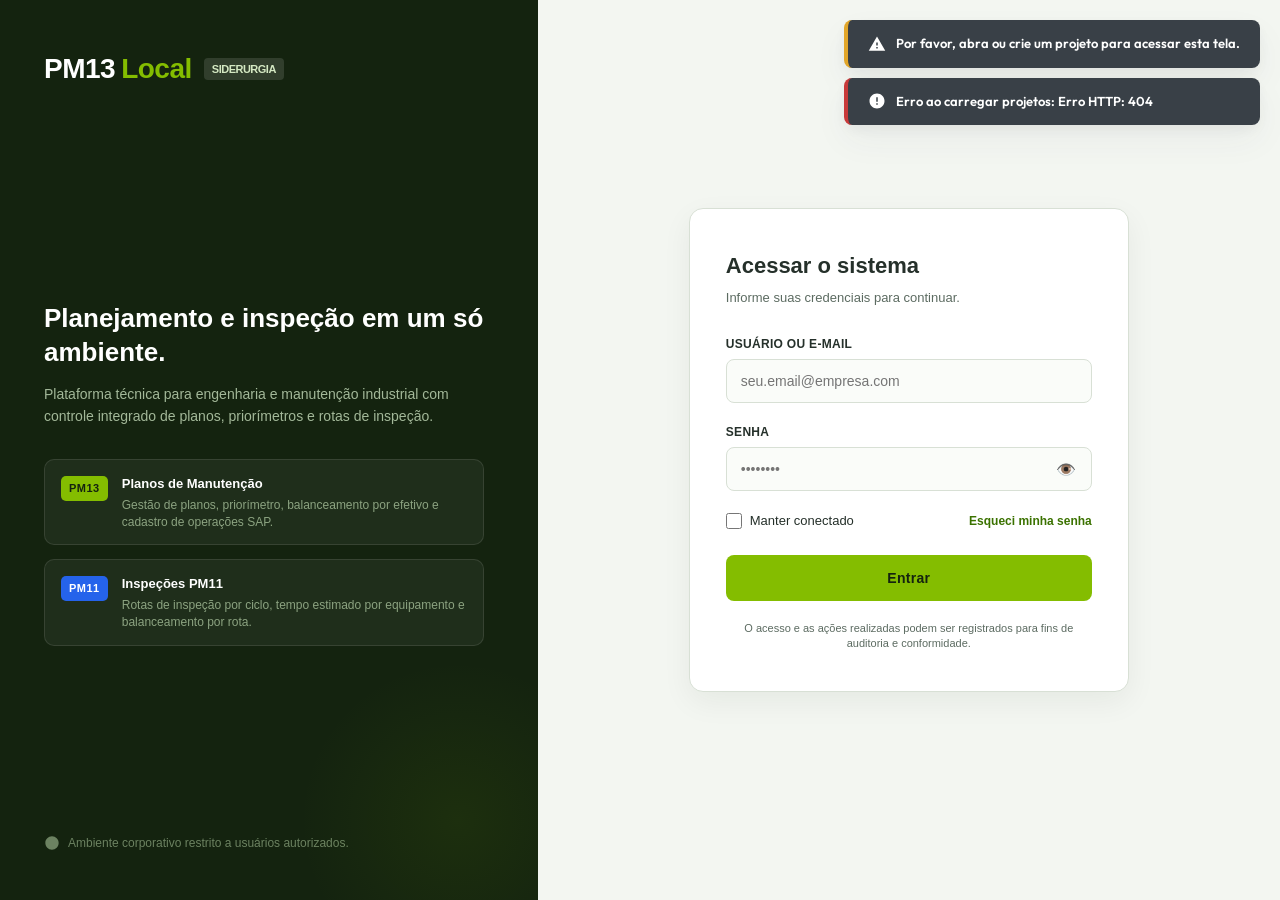
==== static/index.html @ 01c7ec27 "PM13: Adicionar botao de exclusao em massa com modal de confirmacao nas abas de Planos, Operacoes e " ====
<!DOCTYPE html>
<html lang="pt-BR">
<head>
    <meta charset="UTF-8">
    <meta name="viewport" content="width=device-width, initial-scale=1.0">
    <title>PM13 Siderurgia - Planejador Local</title>
    <!-- Google Fonts (graceful offline fallback to system fonts) -->
    <link rel="preconnect" href="https://fonts.googleapis.com">
    <link rel="preconnect" href="https://fonts.gstatic.com" crossorigin>
    <link href="https://fonts.googleapis.com/css2?family=Outfit:wght@300;400;500;600;700&family=Inter:wght@300;400;500;600;700&display=swap" rel="stylesheet">
    <link rel="stylesheet" href="css/app.css?v=12.0.1">
    <link rel="stylesheet" href="css/login.css?v=1.0.0">
    <script src="js/pm11/balance.js?v=9.0.0"></script>
</head>
<body>

    <!-- ==========================================
         LOGIN & AUTHENTICATION VIEW (#login-view)
    ========================================== -->
    <main id="login-view" class="login-view hidden" aria-labelledby="login-title">
        <!-- Esquerda: Painel Institucional (42%) -->
        <section class="login-brand-panel" aria-label="Apresentação PM13 e PM11">
            <div class="login-brand-header">
                <h1 class="login-brand-title">
                    PM13 <span class="lime">Local</span>
                    <span class="badge-tag">Siderurgia</span>
                </h1>
            </div>

            <div class="login-brand-hero">
                <h2 class="login-hero-headline">Planejamento e inspeção em um só ambiente.</h2>
                <p class="login-hero-sub">Plataforma técnica para engenharia e manutenção industrial com controle integrado de planos, priorímetros e rotas de inspeção.</p>

                <div class="login-modules-grid">
                    <div class="login-module-item">
                        <span class="login-mod-badge pm13">PM13</span>
                        <div class="login-mod-info">
                            <h4>Planos de Manutenção</h4>
                            <p>Gestão de planos, priorímetro, balanceamento por efetivo e cadastro de operações SAP.</p>
                        </div>
                    </div>
                    <div class="login-module-item">
                        <span class="login-mod-badge pm11">PM11</span>
                        <div class="login-mod-info">
                            <h4>Inspeções PM11</h4>
                            <p>Rotas de inspeção por ciclo, tempo estimado por equipamento e balanceamento por rota.</p>
                        </div>
                    </div>
                </div>
            </div>

            <div class="login-brand-footer">
                <svg viewBox="0 0 24 24" style="width:16px;height:16px;fill:currentColor;"><path d="M12 2C6.48 2 2 6.48 2 12s4.48 10 10 10 10-4.48 10-10S17.52 2 12 2zm-1 15h2v-6h-2v6zm0-8h2V7h-2v2z"/></svg>
                <span>Ambiente corporativo restrito a usuários autorizados.</span>
            </div>
        </section>

        <!-- Direita: Cartão de Acesso / Formulário (58%) -->
        <section class="login-form-panel">
            <div class="login-sec-badge">
                <svg viewBox="0 0 24 24" style="width:14px;height:14px;fill:currentColor;"><path d="M18 8h-1V6c0-2.76-2.24-5-5-5S7 3.24 7 6v2H6c-1.1 0-2 .9-2 2v10c0 1.1.9 2 2 2h12c1.1 0 2-.9 2-2V10c0-1.1-.9-2-2-2zm-6 9c-1.1 0-2-.9-2-2s.9-2 2-2 2 .9 2 2-.9 2-2 2zm3.1-9H8.9V6c0-1.71 1.39-3.1 3.1-3.1 1.71 0 3.1 1.39 3.1 3.1v2z"/></svg>
                AMBIENTE SEGURO
            </div>

            <div class="login-card">
                <div class="login-card-header">
                    <h2 id="login-title">Acessar o sistema</h2>
                    <p>Informe suas credenciais para continuar.</p>
                </div>

                <!-- Alerta de Erro -->
                <div id="login-alert" class="login-alert hidden" role="alert" aria-live="polite">
                    <svg viewBox="0 0 24 24" style="width:18px;height:18px;fill:currentColor;flex-shrink:0;"><path d="M12 2C6.48 2 2 6.48 2 12s4.48 10 10 10 10-4.48 10-10S17.52 2 12 2zm1 15h-2v-2h2v2zm0-4h-2V7h2v6z"/></svg>
                    <span id="login-alert-text"></span>
                </div>

                <form id="login-form" novalidate autocomplete="on">
                    <div class="login-form-group">
                        <label for="login-username">Usuário ou E-mail</label>
                        <div class="login-input-wrap">
                            <input type="text" id="login-username" class="login-input" placeholder="seu.email@empresa.com" autocomplete="username" maxlength="160" required>
                        </div>
                    </div>

                    <div class="login-form-group">
                        <label for="login-password">Senha</label>
                        <div class="login-input-wrap">
                            <input type="password" id="login-password" class="login-input" placeholder="••••••••" autocomplete="current-password" maxlength="256" required>
                            <button type="button" id="login-pwd-toggle" class="login-pwd-toggle" aria-label="Mostrar senha" tabindex="-1">👁️</button>
                        </div>
                        <div id="login-caps-warning" class="login-caps-warning hidden">
                            ⚠️ <span>Caps Lock está ativado</span>
                        </div>
                    </div>

                    <div class="login-options-bar">
                        <label class="login-checkbox-label">
                            <input type="checkbox" id="login-remember">
                            <span>Manter conectado</span>
                        </label>
                        <a href="#" id="login-forgot-link" class="login-forgot-link">Esqueci minha senha</a>
                    </div>

                    <button type="submit" id="login-submit" class="login-submit-btn">
                        <span id="login-submit-spinner" class="login-spinner hidden"></span>
                        <span id="login-submit-text">Entrar</span>
                    </button>
                </form>

                <p class="login-audit-note">O acesso e as ações realizadas podem ser registrados para fins de auditoria e conformidade.</p>
            </div>
        </section>
    </main>

    <!-- Shell Principal do Sistema -->
    <div id="app-shell" class="hidden">
        <div id="app-layout">
        
        <!-- Sidebar Navigation -->
        <aside id="sidebar" class="sidebar">
            <div class="sidebar-header">
                <span class="logo-text">PM13 <span>Local</span></span>
                <button id="sidebar-toggle" class="btn-icon">
                    <svg viewBox="0 0 24 24"><path d="M3 18h18v-2H3v2zm0-5h18v-2H3v2zm0-7v2h18V6H3z"/></svg>
                </button>
            </div>
            
            <div class="sidebar-mode-indicator">
                <span class="sidebar-mode-title">SISTEMA ATIVO</span>
                <span id="sidebar-mode-badge" class="sidebar-mode-badge pm13">PM13</span>
            </div>

            <nav class="sidebar-menu">
                <!-- PM13 Menu Items -->
                <a href="#dashboard" class="menu-item active" data-target="section-dashboard" data-mode="PM13">
                    <svg viewBox="0 0 24 24"><path d="M19 3H5c-1.1 0-2 .9-2 2v14c0 1.1.9 2 2 2h14c1.1 0 2-.9 2-2V5c0-1.1-.9-2-2-2zm-9 14H5v-4h5v4zm0-6H5V7h5v4zm9 6h-7v-4h7v4zm0-6h-7V7h7v4z"/></svg>
                    <span>Visão Geral</span>
                </a>
                <a href="#plans" class="menu-item" data-target="section-plans" data-mode="PM13">
                    <svg viewBox="0 0 24 24"><path d="M14 2H6c-1.1 0-1.99.9-1.99 2L4 20c0 1.1.89 2 1.99 2H18c1.1 0 2-.9 2-2V8l-6-6zm2 16H8v-2h8v2zm0-4H8v-2h8v2zm-3-5V3.5L18.5 9H13z"/></svg>
                    <span>Planos</span>
                </a>
                <a href="#items" class="menu-item" data-target="section-items" data-mode="PM13">
                    <svg viewBox="0 0 24 24"><path d="M4 6H2v14c0 1.1.9 2 2 2h14v-2H4V6zm16-4H8c-1.1 0-2 .9-2 2v12c0 1.1.9 2 2 2h12c1.1 0 2-.9 2-2V4c0-1.1-.9-2-2-2zm0 14H8V4h12v12z"/></svg>
                    <span>Itens</span>
                </a>
                <a href="#operations" class="menu-item" data-target="section-operations" data-mode="PM13">
                    <svg viewBox="0 0 24 24"><path d="M9 11H7v2h2v-2zm0-4H7v2h2V7zm0 8H7v2h2v-2zm8-4h-6v2h6v-2zm0-4h-6v2h6V7zm0 8h-6v2h6v-2zM19 3H5c-1.1 0-2 .9-2 2v14c0 1.1.9 2 2 2h14c1.1 0 2-.9 2-2V5c0-1.1-.9-2-2-2zm0 16H5V5h14v14z"/></svg>
                    <span>Operações</span>
                </a>
                <a href="#long-texts" class="menu-item" data-target="section-long-texts" data-mode="PM13">
                    <svg viewBox="0 0 24 24"><path d="M14 2H6c-1.1 0-2 .9-2 2v16c0 1.1.9 2 2 2h12c1.1 0 2-.9 2-2V8l-6-6zm1 15H7v-2h8v2zm2-4H7v-2h10v2zm-4-4V3.5L18.5 9H13z"/></svg>
                    <span>Texto longo</span>
                </a>
                <a href="#balance" class="menu-item" data-target="section-balance" data-mode="PM13">
                    <svg viewBox="0 0 24 24"><path d="M19 3H5c-1.1 0-2 .9-2 2v14c0 1.1.9 2 2 2h14c1.1 0 2-.9 2-2V5c0-1.1-.9-2-2-2zm-2 10h-4v4h-2v-4H7v-2h4V7h2v4h4v2z"/></svg>
                    <span>Balanceamento</span>
                </a>
                <a href="#standards" class="menu-item" data-target="section-standards" data-mode="PM13">
                    <svg viewBox="0 0 24 24"><path d="M4 6H2v14c0 1.1.9 2 2 2h14v-2H4V6zm16-4H8c-1.1 0-2 .9-2 2v12c0 1.1.9 2 2 2h12c1.1 0 2-.9 2-2V4c0-1.1-.9-2-2-2zm-1 9H9V9h10v2zm-4 4H9v-2h6v2zm4-8H9V5h10v2z"/></svg>
                    <span>Biblioteca de Padrões</span>
                </a>
                <a href="#priorimeter" class="menu-item" data-target="section-priorimeter" data-mode="PM13">
                    <svg viewBox="0 0 24 24"><path d="M3 3h18v18H3V3zm2 2v3h4V5H5zm6 0v3h8V5h-8zM5 10v4h4v-4H5zm6 0v4h8v-4h-8zM5 16v3h4v-3H5zm6 0v3h8v-3h-8z"/></svg>
                    <span>Priorímetro</span>
                </a>
                <a href="#projects" class="menu-item" data-target="section-projects" data-mode="PM13">
                    <svg viewBox="0 0 24 24"><path d="M12 2C6.48 2 2 6.48 2 12s4.48 10 10 10 10-4.48 10-10S17.52 2 12 2zm-1 17.93c-3.95-.49-7-3.85-7-7.93 0-.62.08-1.21.21-1.79L9 15v1c0 1.1.9 2 2 2v1.93zm6.9-2.53c-.26-.81-1-1.4-1.9-1.4h-1v-3c0-.55-.45-1-1-1h-6v-2h2c.55 0 1-.45 1-1V7h2c1.1 0 2-.9 2-2v-.41c2.93 1.19 5 4.06 5 7.41 0 2.08-.8 3.97-2.1 5.39z"/></svg>
                    <span>Projetos</span>
                </a>
                <a href="#import" class="menu-item" data-target="section-import" data-mode="PM13">
                    <svg viewBox="0 0 24 24"><path d="M19.35 10.04C18.67 6.59 15.64 4 12 4 9.11 4 6.6 5.64 5.35 8.04 2.34 8.36 0 10.91 0 14c0 3.31 2.69 6 6 6h13c2.76 0 5-2.24 5-5 0-2.64-2.05-4.78-4.65-4.96zM14 13v4h-4v-4H7l5-5 5 5h-3z"/></svg>
                    <span>Importar / Exportar</span>
                </a>
                <a href="#history" class="menu-item" data-target="section-history" data-mode="PM13">
                    <svg viewBox="0 0 24 24"><path d="M13 3c-4.97 0-9 4.03-9 9H1l3.89 3.89.07.14L9 12H6c0-3.87 3.13-7 7-7s7 3.13 7 7-3.13 7-7 7c-1.93 0-3.68-.79-4.94-2.06l-1.42 1.42C8.27 19.99 10.51 21 13 21c4.97 0 9-4.03 9-9s-4.03-9-9-9zm-1 5v5l4.28 2.54.72-1.21-3.5-2.08V8H12z"/></svg>
                    <span>Histórico</span>
                </a>
                <a href="#backup" class="menu-item" data-target="section-backup" data-mode="PM13">
                    <svg viewBox="0 0 24 24"><path d="M19.35 10.04C18.67 6.59 15.64 4 12 4 9.11 4 6.6 5.64 5.35 8.04 2.34 8.36 0 10.91 0 14c0 3.31 2.69 6 6 6h13c2.76 0 5-2.24 5-5 0-2.64-2.05-4.78-4.65-4.96zM12 17l4-4h-3V9h-2v4H8l4 4z"/></svg>
                    <span>Backup</span>
                </a>
                <a href="#settings" class="menu-item" data-target="section-settings" data-mode="PM13">
                    <svg viewBox="0 0 24 24"><path d="M19.14 12.94c.04-.3.06-.61.06-.94 0-.32-.02-.64-.07-.94l2.03-1.58c.18-.14.23-.41.12-.61l-1.92-3.32c-.12-.22-.37-.29-.59-.22l-2.39.96c-.5-.38-1.03-.7-1.62-.94l-.36-2.54c-.04-.24-.24-.41-.48-.41h-3.84c-.24 0-.43.17-.47.41l-.36 2.54c-.59.24-1.13.57-1.62.94l-2.39-.96c-.22-.08-.47 0-.59.22L2.74 8.87c-.12.21-.08.47.12.61l2.03 1.58c-.05.3-.09.63-.09.94s.02.64.07.94l-2.03 1.58c-.18.14-.23.41-.12.61l1.92 3.32c.12.22.37.29.59.22l2.39-.96c.5.38 1.03.7 1.62.94l.36 2.54c.05.24.24.41.48.41h3.84c.24 0 .44-.17.47-.41l.36-2.54c.59-.24 1.13-.56 1.62-.94l2.39.96c.22.08.47 0 .59-.22l1.92-3.32c.12-.22.07-.47-.12-.61l-2.01-1.58zM12 15.6c-1.98 0-3.6-1.62-3.6-3.6s1.62-3.6 3.6-3.6 3.6 1.62 3.6 3.6-1.62 3.6-3.6 3.6z"/></svg>
                    <span>Configurações</span>
                </a>
                      <!-- PM11 Menu Items -->
                <a href="#pm11-dashboard" class="menu-item" data-view="dashboard" data-mode="PM11" style="display:none;" onclick="event.preventDefault(); window.PM11.App.navigate('dashboard');">
                    <svg viewBox="0 0 24 24"><path d="M19 3H5c-1.1 0-2 .9-2 2v14c0 1.1.9 2 2 2h14c1.1 0 2-.9 2-2V5c0-1.1-.9-2-2-2zm-9 14H5v-4h5v4zm0-6H5V7h5v4zm9 6h-7v-4h7v4zm0-6h-7V7h7v4z"/></svg>
                    <span>Visão Geral</span>
                </a>
                <a href="#pm11-plans" class="menu-item" data-view="plans" data-mode="PM11" style="display:none;" onclick="event.preventDefault(); window.PM11.App.navigate('plans');">
                    <svg viewBox="0 0 24 24"><path d="M14 2H6c-1.1 0-1.99.9-1.99 2L4 20c0 1.1.89 2 1.99 2H18c1.1 0 2-.9 2-2V8l-6-6zm2 16H8v-2h8v2zm0-4H8v-2h8v2zm-3-5V3.5L18.5 9H13z"/></svg>
                    <span>Planos</span>
                </a>
                <a href="#pm11-items" class="menu-item" data-view="items" data-mode="PM11" style="display:none;" onclick="event.preventDefault(); window.PM11.App.navigate('items');">
                    <svg viewBox="0 0 24 24"><path d="M4 6H2v14c0 1.1.9 2 2 2h14v-2H4V6zm16-4H8c-1.1 0-2 .9-2 2v12c0 1.1.9 2 2 2h12c1.1 0 2-.9 2-2V4c0-1.1-.9-2-2-2zm0 14H8V4h12v12z"/></svg>
                    <span>Itens</span>
                </a>
                <a href="#pm11-characteristics" class="menu-item" data-view="characteristics" data-mode="PM11" style="display:none;" onclick="event.preventDefault(); window.PM11.App.navigate('characteristics');">
                    <svg viewBox="0 0 24 24"><path d="M9 11H7v2h2v-2zm0-4H7v2h2V7zm0 8H7v2h2v-2zm8-4h-6v2h6v-2zm0-4h-6v2h6V7zm0 8h-6v2h6v-2zM19 3H5c-1.1 0-2 .9-2 2v14c0 1.1.9 2 2 2h14c1.1 0 2-.9 2-2V5c0-1.1-.9-2-2-2zm0 16H5V5h14v14z"/></svg>
                    <span>Características</span>
                </a>
                <a href="#pm11-balance" class="menu-item" data-view="balance" data-mode="PM11" style="display:none;" onclick="event.preventDefault(); window.PM11.App.navigate('balance');">
                    <svg viewBox="0 0 24 24"><path d="M19 3H5c-1.1 0-2 .9-2 2v14c0 1.1.9 2 2 2h14c1.1 0 2-.9 2-2V5c0-1.1-.9-2-2-2zm-2 10h-4v4h-2v-4H7v-2h4V7h2v4h4v2z"/></svg>
                    <span>Balanceamento</span>
                </a>
                <a href="#pm11-templates" class="menu-item" data-view="templates" data-mode="PM11" style="display:none;" onclick="event.preventDefault(); window.PM11.App.navigate('templates');">
                    <svg viewBox="0 0 24 24"><path d="M4 6H2v14c0 1.1.9 2 2 2h14v-2H4V6zm16-4H8c-1.1 0-2 .9-2 2v12c0 1.1.9 2 2 2h12c1.1 0 2-.9 2-2V4c0-1.1-.9-2-2-2zm-1 9H9V9h10v2zm-4 4H9v-2h6v2zm4-8H9V5h10v2z"/></svg>
                    <span>Biblioteca de Padrões</span>
                </a>
                <a href="#pm11-projects" class="menu-item" data-view="projects" data-mode="PM11" style="display:none;" onclick="event.preventDefault(); window.PM11.App.navigate('projects');">
                    <svg viewBox="0 0 24 24"><path d="M12 2C6.48 2 2 6.48 2 12s4.48 10 10 10 10-4.48 10-10S17.52 2 12 2zm-1 17.93c-3.95-.49-7-3.85-7-7.93 0-.62.08-1.21.21-1.79L9 15v1c0 1.1.9 2 2 2v1.93zm6.9-2.53c-.26-.81-1-1.4-1.9-1.4h-1v-3c0-.55-.45-1-1-1h-6v-2h2c.55 0 1-.45 1-1V7h2c1.1 0 2-.9 2-2v-.41c2.93 1.19 5 4.06 5 7.41 0 2.08-.8 3.97-2.1 5.39z"/></svg>
                    <span>Projetos</span>
                </a>
                <a href="#pm11-io" class="menu-item" data-view="io" data-mode="PM11" style="display:none;" onclick="event.preventDefault(); window.PM11.App.navigate('io');">
                    <svg viewBox="0 0 24 24"><path d="M19.35 10.04C18.67 6.59 15.64 4 12 4 9.11 4 6.6 5.64 5.35 8.04 2.34 8.36 0 10.91 0 14c0 3.31 2.69 6 6 6h13c2.76 0 5-2.24 5-5 0-2.64-2.05-4.78-4.65-4.96zM14 13v4h-4v-4H7l5-5 5 5h-3z"/></svg>
                    <span>Importar / Exportar</span>
                </a>
                <a href="#pm11-settings" class="menu-item" data-view="settings" data-mode="PM11" style="display:none;" onclick="event.preventDefault(); window.PM11.App.navigate('settings');">
                    <svg viewBox="0 0 24 24"><path d="M19.14 12.94c.04-.3.06-.61.06-.94 0-.32-.02-.64-.07-.94l2.03-1.58c.18-.14.23-.41.12-.61l-1.92-3.32c-.12-.22-.37-.29-.59-.22l-2.39.96c-.5-.38-1.03-.7-1.62-.94l-.36-2.54c-.04-.24-.24-.41-.48-.41h-3.84c-.24 0-.43.17-.47.41l-.36 2.54c-.59.24-1.13.57-1.62.94l-2.39-.96c-.22-.08-.47 0-.59.22L2.74 8.87c-.12.21-.08.47.12.61l2.03 1.58c-.05.3-.09.63-.09.94s.02.64.07.94l-2.03 1.58c-.18.14-.23.41-.12.61l1.92 3.32c.12.22.37.29.59.22l2.39-.96c.5.38 1.03.7 1.62.94l.36 2.54c.05.24.24.41.48.41h3.84c.24 0 .44-.17.47-.41l.36-2.54c.59-.24 1.13-.56 1.62-.94l2.39.96c.22.08.47 0 .59-.22l1.92-3.32c.12-.22.07-.47-.12-.61l-2.01-1.58zM12 15.6c-1.98 0-3.6-1.62-3.6-3.6s1.62-3.6 3.6-3.6 3.6 1.62 3.6 3.6-1.62 3.6-3.6-3.6z"/></svg>
                    <span>Configurações</span>
                </a>

                <!-- Sempre visível, independente do modo PM13/PM11 -->
                <div class="sidebar-menu-divider"></div>
                <a href="tutorial.html" target="_blank" rel="noopener" class="menu-item menu-item-tutorial" title="Abre o manual ilustrado do sistema em uma nova aba">
                    <svg viewBox="0 0 24 24"><path d="M11 18h2v-2h-2v2zm1-16C6.48 2 2 6.48 2 12s4.48 10 10 10 10-4.48 10-10S17.52 2 12 2zm0 18c-4.41 0-8-3.59-8-8s3.59-8 8-8 8 3.59 8 8-3.59 8-8 8zm0-14c-2.21 0-4 1.79-4 4h2c0-1.1.9-2 2-2s2 .9 2 2c0 2-3 1.75-3 5h2c0-2.25 3-2.5 3-5 0-2.21-1.79-4-4-4z"/></svg>
                    <span>Tutorial</span>
                </a>
            </nav>
            
            <div class="sidebar-footer">
                <button id="btn-shutdown" class="btn btn-danger btn-block">
                    <svg viewBox="0 0 24 24"><path d="M13 3h-2v10h2V3zm4.83 2.17l-1.42 1.42C17.99 7.86 19 9.81 19 12c0 3.87-3.13 7-7 7s-7-3.13-7-7c0-2.19 1.01-4.14 2.58-5.42L6.17 5.17C4.23 6.82 3 9.26 3 12c0 4.97 4.03 9 9 9s9-4.03 9-9c0-2.74-1.23-5.18-3.17-6.83z"/></svg>
                    <span>Encerrar Sistema</span>
                </button>
            </div>
        </aside>
        
        <!-- App Content Area -->
        <main id="main-content">
            
            <!-- Top Bar Header -->
            <header id="top-bar">
                <div class="header-left">
                    <button id="menu-toggle-btn" class="btn-icon header-mobile-only">
                        <svg viewBox="0 0 24 24"><path d="M3 18h18v-2H3v2zm0-5h18v-2H3v2zm0-7v2h18V6H3z"/></svg>
                    </button>

                    <!-- Mode Switcher -->
                    <div class="mode-switcher-container" role="group" aria-label="Seletor de Modo">
                        <span class="mode-switcher-label">MODO:</span>
                        <div class="mode-switcher-segmented">
                            <button type="button" id="btn-mode-pm13" class="mode-btn active" onclick="setAppMode('PM13')">
                                <span class="mode-badge pm13">PM13</span>
                                <span class="mode-title">Planos de Manutenção</span>
                            </button>
                            <button type="button" id="btn-mode-pm11" class="mode-btn" onclick="setAppMode('PM11')">
                                <span class="mode-badge pm11">PM11</span>
                                <span class="mode-title">Inspeções PM11</span>
                            </button>
                        </div>
                    </div>

                    <div class="project-info-badge">
                        <span class="badge-label">PROJETO ATIVO</span>
                        <h2 id="active-project-name">PM13 - MCM</h2>
                    </div>
                </div>
                
                <div class="header-right">
                    <div class="history-controls" role="group" aria-label="Histórico de alterações">
                        <button id="btn-global-undo" class="btn btn-outline history-action-btn" type="button"
                                disabled aria-disabled="true" aria-keyshortcuts="Control+Z"
                                title="Nada para desfazer (Ctrl+Z)">
                            <svg viewBox="0 0 24 24" aria-hidden="true"><path d="M7.5 5.5 3 10l4.5 4.5V11H14a5 5 0 0 1 5 5v3h2v-3a7 7 0 0 0-7-7H7.5V5.5z"/></svg>
                            <span class="history-action-text">Desfazer</span>
                        </button>
                        <button id="btn-global-redo" class="btn btn-outline history-action-btn" type="button"
                                disabled aria-disabled="true" aria-keyshortcuts="Control+Y Control+Shift+Z"
                                title="Nada para refazer (Ctrl+Y)">
                            <svg viewBox="0 0 24 24" aria-hidden="true"><path d="m16.5 5.5 4.5 4.5-4.5 4.5V11H10a5 5 0 0 0-5 5v3H3v-3a7 7 0 0 1 7-7h6.5V5.5z"/></svg>
                            <span class="history-action-text">Refazer</span>
                        </button>
                    </div>
                    <div class="header-indicator">
                        <span class="indicator-label">PARADA ATUAL</span>
                        <strong id="active-project-counter">106</strong>
                    </div>
                    <div class="header-indicator">
                        <span class="indicator-label">STATUS DB</span>
                        <span id="db-status-dot" class="status-dot green"></span>
                        <strong id="db-status-text">Conectado</strong>
                    </div>
                    <button id="btn-switch-project-top" class="btn btn-outline">
                        <svg viewBox="0 0 24 24"><path d="M19 8l-4 4h3c0 3.31-2.69 6-6 6-1.01 0-1.97-.25-2.8-.7l-1.46 1.46C8.97 19.54 10.43 20 12 20c4.42 0 8-3.58 8-8h3l-4-4zM6 12c0-3.31 2.69-6 6-6 1.01 0 1.97.25 2.8.7l1.46-1.46C15.03 4.46 13.57 4 12 4c-4.42 0-8 3.58-8 8H1l4 4 4-4H6z"/></svg>
                        Trocar Projeto
                    </button>
                </div>
            </header>
            
            <!-- Inner Content Sections -->
            <div id="content-body">
                
                <!-- Section PM11: Container for PM11 System -->
                <section id="section-pm11" class="content-section hidden">
                    <div id="view"></div>
                </section>

                <!-- Section 1: Dashboard (Overview) -->
                <section id="section-dashboard" class="content-section">
                    <div class="section-header">
                        <h1>Painel Gerencial PM13</h1>
                        <p class="subtitle">Visão executiva de volume, qualidade, métodos e balanceamento da manutenção.</p>
                    </div>
                    
                    <!-- KPI Cards Grid -->
                    <div class="kpi-grid">
                        <div class="kpi-card" id="kpi-plans">
                            <div class="kpi-icon bg-green-light"><svg viewBox="0 0 24 24"><path d="M14 2H6c-1.1 0-1.99.9-1.99 2L4 20c0 1.1.89 2 1.99 2H18c1.1 0 2-.9 2-2V8l-6-6zm2 16H8v-2h8v2zm0-4H8v-2h8v2zm-3-5V3.5L18.5 9H13z"/></svg></div>
                            <div class="kpi-content">
                                <span class="kpi-title">Total de Planos</span>
                                <h3 class="kpi-value" id="dash-total-plans">-</h3>
                                <span class="kpi-desc" id="dash-active-plans">- ativos</span>
                            </div>
                        </div>
                        <div class="kpi-card" id="kpi-items">
                            <div class="kpi-icon bg-blue-light"><svg viewBox="0 0 24 24"><path d="M4 6H2v14c0 1.1.9 2 2 2h14v-2H4V6zm16-4H8c-1.1 0-2 .9-2 2v12c0 1.1.9 2 2 2h12c1.1 0 2-.9 2-2V4c0-1.1-.9-2-2-2zm0 14H8V4h12v12z"/></svg></div>
                            <div class="kpi-content">
                                <span class="kpi-title">Total de Itens</span>
                                <h3 class="kpi-value" id="dash-total-items">-</h3>
                                <span class="kpi-desc" id="dash-active-items">- ativos</span>
                            </div>
                        </div>
                        <div class="kpi-card" id="kpi-hh-total">
                            <div class="kpi-icon bg-orange-light"><svg viewBox="0 0 24 24"><path d="M11.99 2C6.47 2 2 6.48 2 12s4.47 10 9.99 10C17.52 22 22 17.52 22 12S17.52 2 11.99 2zM12 20c-4.42 0-8-3.58-8-8s3.58-8 8-8 8 3.58 8 8-3.58 8-8 8zm.5-13H11v6l5.25 3.15.75-1.23-4.5-2.67V7z"/></svg></div>
                            <div class="kpi-content">
                                <span class="kpi-title">HH Total Projetado</span>
                                <h3 class="kpi-value" id="dash-total-hh">-</h3>
                                <span class="kpi-desc" id="dash-avg-hh">Média de - HH / parada</span>
                            </div>
                        </div>
                        <div class="kpi-card clickable" id="kpi-inconsistencies">
                            <div class="kpi-icon bg-red-light"><svg viewBox="0 0 24 24"><path d="M12 2C6.48 2 2 6.48 2 12s4.48 10 10 10 10-4.48 10-10S17.52 2 12 2zm1 15h-2v-2h2v2zm0-4h-2V7h2v6z"/></svg></div>
                            <div class="kpi-content">
                                <span class="kpi-title">Inconsistências</span>
                                <h3 class="kpi-value txt-danger" id="dash-inconsistencies">-</h3>
                                <span class="kpi-desc">Clique para ver detalhes</span>
                            </div>
                        </div>
                    </div>
                    
                    <div class="managerial-insights-grid">
                        <article class="managerial-card managerial-donut-card">
                            <div class="managerial-card-head">
                                <div><span class="managerial-eyebrow">QUANTITATIVO</span><h3>Situação dos itens</h3></div>
                                <span class="managerial-status-dot is-green"></span>
                            </div>
                            <div class="managerial-donut-layout">
                                <div id="dash-quantitative-donut" class="managerial-donut"><div><strong>-</strong><span>itens</span></div></div>
                                <div id="dash-quantitative-legend" class="managerial-legend"></div>
                            </div>
                        </article>

                        <article class="managerial-card managerial-donut-card">
                            <div class="managerial-card-head">
                                <div><span class="managerial-eyebrow">QUALITATIVO</span><h3>Qualidade cadastral</h3></div>
                                <span class="managerial-status-dot is-blue"></span>
                            </div>
                            <div class="managerial-donut-layout">
                                <div id="dash-quality-donut" class="managerial-donut"><div><strong>-</strong><span>conformes</span></div></div>
                                <div id="dash-quality-legend" class="managerial-legend"></div>
                            </div>
                        </article>

                        <article class="managerial-card managerial-method-card">
                            <div class="managerial-card-head">
                                <div><span class="managerial-eyebrow">MÉTODOS</span><h3>Estratégia de manutenção</h3></div>
                                <span class="managerial-card-badge">por condição</span>
                            </div>
                            <div id="dash-method-distribution" class="managerial-method-list"></div>
                        </article>
                    </div>

                    <!-- Dashboard Alert Bar (Quick alerts) -->
                    <div id="dash-alerts-box" class="alert-summary-box hidden">
                        <h4><svg viewBox="0 0 24 24" class="icon-warning"><path d="M12 2C6.48 2 2 6.48 2 12s4.48 10 10 10 10-4.48 10-10S17.52 2 12 2zm1 15h-2v-2h2v2zm0-4h-2V7h2v6z"/></svg> Alertas de Qualidade de Dados</h4>
                        <div class="alerts-list-inline" id="dash-alerts-list">
                            <!-- Populated by JS -->
                        </div>
                    </div>
                    
                    <!-- Dashboard Layout: Graph + CT workload -->
                    <div class="dashboard-grid">
                        <div class="card graph-card">
                            <div class="card-header">
                                <h3>Carga de HH por Parada</h3>
                                <button class="btn btn-sm btn-outline" id="btn-go-to-balance">Ir para Balanceamento</button>
                            </div>
                            <div class="card-body">
                                <div id="dash-chart-container" class="chart-wrapper">
                                    <!-- Rendered dynamically as SVG -->
                                </div>
                            </div>
                        </div>
                        
                        <div class="card stats-card">
                            <div class="card-header">
                                <h3>Detalhamento da Carga</h3>
                            </div>
                            <div class="card-body">
                                <div class="stats-row">
                                    <span>Pico de Carga:</span>
                                    <strong id="dash-kpi-peak-hh">- HH (Parada <span id="dash-kpi-peak-stop">-</span>)</strong>
                                </div>
                                <div class="stats-row">
                                    <span>Maior Efetivo Médio:</span>
                                    <strong id="dash-kpi-peak-hc">- pessoas</strong>
                                </div>
                                <div class="stats-row">
                                    <span>Quantidade de Ordens:</span>
                                    <strong id="dash-kpi-orders-count">- ordens projetadas</strong>
                                </div>
                                <hr>
                                <div class="stats-list" id="dash-workcenter-distribution">
                                    <!-- Distribution by work center list -->
                                </div>
                            </div>
                        </div>
                    </div>
                </section>
                
                <!-- Section 2: Plans -->
                <section id="section-plans" class="content-section hidden">
                    <div class="section-header-actions">
                        <div>
                            <h1>Catálogo de Planos PM13</h1>
                            <p class="subtitle">Consulte, crie e edite planos e defina a parada de início.</p>
                        </div>
                        <div class="actions-group">
                            <button class="btn btn-outline" onclick="ImportWizard.openForScope('plans')">Importar</button>
                            <button class="btn btn-outline" onclick="ImportWizard.downloadTemplate('plans')">Baixar modelo</button>
                            <button class="btn btn-outline" id="btn-export-plans">
                                <svg viewBox="0 0 24 24"><path d="M19.35 10.04C18.67 6.59 15.64 4 12 4 9.11 4 6.6 5.64 5.35 8.04 2.34 8.36 0 10.91 0 14c0 3.31 2.69 6 6 6h13c2.76 0 5-2.24 5-5 0-2.64-2.05-4.78-4.65-4.96zM17 13l-5 5-5-5h3V9h4v4h3z"/></svg>
                                Exportar
                            </button>
                            <button class="btn btn-primary" id="btn-create-plan">
                                <svg viewBox="0 0 24 24"><path d="M19 13h-6v6h-2v-6H5v-2h6V5h2v6h6v2z"/></svg>
                                Novo Plano
                            </button>
                        </div>
                    </div>
                    
                    <!-- Filters Accordion -->
                    <div class="card filter-card">
                        <div class="filter-header" id="plans-filter-toggle">
                            <span class="filter-title">
                                <svg viewBox="0 0 24 24"><path d="M10 18h4v-2h-4v2zM3 6v2h18V6H3zm3 7h12v-2H6v2z"/></svg>
                                Filtros de Pesquisa
                            </span>
                            <span class="chevron-icon">▼</span>
                        </div>
                        <div class="filter-body" id="plans-filter-body">
                            <div class="filters-grid">
                                <div class="form-group">
                                    <label>Pesquisar</label>
                                    <input type="text" id="filter-plans-search" placeholder="Código ou descrição...">
                                </div>
                                <div class="form-group">
                                    <label>Ciclo</label>
                                    <select id="filter-plans-cycle">
                                        <option value="">Todos</option>
                                        <!-- Populated dynamically -->
                                    </select>
                                </div>
                                <div class="form-group">
                                    <label>Status</label>
                                    <select id="filter-plans-status">
                                        <option value="">Todos</option>
                                        <option value="ACTIVE" selected>Ativos</option>
                                        <option value="INACTIVE">Inativos</option>
                                    </select>
                                </div>
                                <div class="form-group">
                                    <label>Inconsistências</label>
                                    <select id="filter-plans-alert">
                                        <option value="">Nenhum filtro</option>
                                        <option value="no_counter">Sem parada de início</option>
                                        <option value="long_desc">Descrição > 35 caracteres</option>
                                        <option value="without_items">Planos sem itens</option>
                                        <option value="with_items">Planos com itens</option>
                                    </select>
                                </div>
                                <div class="form-group"><label>Marcador de Cor</label><select id="filter-plans-row-color"><option value="">⬜ Todas as cores</option><option value="red">🟥 Vermelho</option><option value="green">🟩 Verde</option><option value="light_blue">🔹 Azul claro</option><option value="dark_blue">🟦 Azul escuro</option><option value="purple">🟪 Roxo</option><option value="pink">🌸 Rosa</option><option value="orange">🟧 Laranja</option><option value="yellow">🟨 Amarelo</option><option value="black">⬛ Preto</option></select></div>
                            </div>
                            <div class="filters-actions">
                                <button class="btn btn-outline" id="btn-clear-plans-filters">Limpar Filtros</button>
                                <button class="btn btn-secondary" id="btn-apply-plans-filters">Filtrar</button>
                            </div>
                        </div>
                    </div>
                    
                    <!-- Bulk Actions Toolbar for Plans (Floating / sticky above table when selection exists) -->
                    <div id="bulk-actions-toolbar-plans" class="bulk-toolbar hidden">
                        <div class="bulk-info">
                            <span id="bulk-selection-count-plans">0 planos selecionados</span>
                        </div>
                        <div class="bulk-buttons">
                            <button class="btn btn-secondary btn-sm" id="btn-bulk-edit-plan-fields">Editar Campos</button>
                            <button class="btn btn-outline btn-sm" id="btn-bulk-clone-plans">Clonar selecionados</button>
                            <button class="btn btn-outline btn-sm" id="btn-bulk-activate-plans">Ativar</button>
                            <button class="btn btn-outline btn-sm" id="btn-bulk-deactivate-plans">Inativar</button>
                            <button class="btn btn-danger btn-sm" id="btn-bulk-delete-plans">Excluir</button>
                        </div>
                    </div>
                    
                    <!-- Table Card -->
                    <div class="card table-card">
                        <div class="table-toolbar">
                            <span class="table-results-count" id="plans-count-display">Nenhum plano encontrado</span>
                            <div class="table-pagination-controls">
                                <button class="btn btn-outline btn-sm" id="btn-toggle-plans-header-pin">📌 Fixar Cabeçalho</button>
                                <label>Linhas:</label>
                                <select id="plans-page-size">
                                    <option value="25">25</option>
                                    <option value="50">50</option>
                                    <option value="100">100</option>
                                    <option value="all" selected>Todos</option>
                                </select>
                            </div>
                        </div>
                        <div class="table-responsive-container">
                            <table class="data-table" id="plans-table">
                                <thead>
                                    <tr>
                                        <th width="60" class="text-center"><input type="checkbox" id="check-all-plans"></th>
                                        <th class="sortable" data-col="legacy_code">Código <span class="sort-icon"></span></th>
                                        <th class="sortable" data-col="description">Descrição <span class="sort-icon"></span></th>
                                        <th class="sortable" data-col="character_count">Carac. <span class="sort-icon"></span></th>
                                        <th class="sortable" data-col="cycle">Ciclo <span class="sort-icon"></span></th>
                                        <th class="sortable" data-col="unit">Unid. <span class="sort-icon"></span></th>
                                        <th data-col="cycle_text">Texto Ciclo</th>
                                        <th class="sortable" data-col="phase">Parada Início <span class="sort-icon"></span></th>
                                        <th>Sequência</th>
                                        <th class="sortable" data-col="items_count">Qtd Itens <span class="sort-icon"></span></th>
                                        <th class="sortable" data-col="total_hh">HH Total <span class="sort-icon"></span></th>
                                        <th class="sortable" data-col="status">Status <span class="sort-icon"></span></th>
                                        <th>Ações</th>
                                    </tr>
                                </thead>
                                <tbody id="plans-table-body">
                                    <!-- Filled by JS -->
                                </tbody>
                            </table>
                        </div>
                        <div class="table-footer" id="plans-pagination-footer">
                            <!-- Pagination pages filled by JS -->
                        </div>
                    </div>
                </section>
                
                <!-- Section 3: Items -->
                <section id="section-items" class="content-section hidden">
                    <div class="section-header-actions">
                        <div>
                            <h1>Itens de Manutenção</h1>
                            <p class="subtitle">Gerencie o que será executado e associe os itens aos respectivos planos.</p>
                        </div>
                        <div class="actions-group">
                            <button class="btn btn-outline" style="color:#0F766E; border-color:#0D9488;" onclick="StandardsManager.openLibraryModal()">📚 Biblioteca de Padrões</button>
                            <button class="btn btn-outline" id="btn-reorder-item-ids" title="Renumera os itens de 1 até N preservando operações e textos longos">Reordenar IDs</button>
                            <button class="btn btn-outline" onclick="ImportWizard.openForScope('items')">Importar</button>
                            <button class="btn btn-outline" onclick="ImportWizard.downloadTemplate('items')">Baixar modelo</button>
                            <button class="btn btn-outline" id="btn-export-items">
                                <svg viewBox="0 0 24 24"><path d="M19.35 10.04C18.67 6.59 15.64 4 12 4 9.11 4 6.6 5.64 5.35 8.04 2.34 8.36 0 10.91 0 14c0 3.31 2.69 6 6 6h13c2.76 0 5-2.24 5-5 0-2.64-2.05-4.78-4.65-4.96zM17 13l-5 5-5-5h3V9h4v4h3z"/></svg>
                                Exportar
                            </button>
                            <button class="btn btn-primary" id="btn-create-item" onclick="Items.openCreateModal()">
                                <svg viewBox="0 0 24 24"><path d="M19 13h-6v6h-2v-6H5v-2h6V5h2v6h6v2z"/></svg>
                                Novo Item
                            </button>
                        </div>
                    </div>
                    
                    <!-- Filters Accordion -->
                    <div class="card filter-card">
                        <div class="filter-header" id="items-filter-toggle">
                            <span class="filter-title">
                                <svg viewBox="0 0 24 24"><path d="M10 18h4v-2h-4v2zM3 6v2h18V6H3zm3 7h12v-2H6v2z"/></svg>
                                Filtros de Pesquisa
                            </span>
                            <span class="chevron-icon">▼</span>
                        </div>
                        <div class="filter-body" id="items-filter-body">
                            <div class="filters-grid">
                                <div class="form-group">
                                    <label>Pesquisar</label>
                                    <input type="text" id="filter-items-search" placeholder="ID, equipamento, descrição...">
                                </div>
                                <div class="form-group">
                                    <label>Centro de Trabalho</label>
                                    <select id="filter-items-wc">
                                        <option value="">Todos</option>
                                    </select>
                                </div>
                                <div class="form-group">
                                    <label>GPM</label>
                                    <select id="filter-items-gpm">
                                        <option value="">Todos</option>
                                    </select>
                                </div>
                                <div class="form-group">
                                    <label>Condição</label>
                                    <select id="filter-items-condition">
                                        <option value="">Todos</option>
                                        <option value="P">P (Parado)</option>
                                        <option value="Q">Q (Qualquer)</option>
                                        <option value="F">F (Funcionando)</option>
                                        <option value="M">M (Manutenção)</option>
                                    </select>
                                </div>
                                <div class="form-group">
                                    <label>Prioridade</label>
                                    <select id="filter-items-priority">
                                        <option value="">Todos</option>
                                        <option value="0">0 (Crítica)</option>
                                        <option value="1">1 (Alta)</option>
                                        <option value="2">2 (Média)</option>
                                        <option value="3">3 (Baixa)</option>
                                    </select>
                                </div>
                                <div class="form-group">
                                    <label>Plano</label>
                                    <select id="filter-items-plan">
                                        <option value="">Todos</option>
                                    </select>
                                </div>
                                <div class="form-group">
                                    <label>Inconsistências</label>
                                    <select id="filter-items-alert">
                                        <option value="">Nenhum filtro</option>
                                        <option value="without_plan">Itens sem plano</option>
                                        <option value="without_headcount">Itens sem efetivo</option>
                                        <option value="duration_zero">Itens com duração zero</option>
                                        <option value="long_desc">Descrição > 35 caracteres</option>
                                    </select>
                                </div>
                                <div class="form-group">
                                    <label>Status</label>
                                    <select id="filter-items-status">
                                        <option value="">Todos</option>
                                        <option value="ACTIVE" selected>Ativos</option>
                                        <option value="INACTIVE">Inativos</option>
                                    </select>
                                </div>
                                <div class="form-group">
                                    <label>Marcador de Cor</label>
                                    <select id="filter-items-row-color">
                                        <option value="">⬜ Todas as cores</option>
                                        <option value="red">🟥 Vermelho</option>
                                        <option value="green">🟩 Verde</option>
                                        <option value="light_blue">🔹 Azul claro</option>
                                        <option value="dark_blue">🟦 Azul escuro</option>
                                        <option value="purple">🟪 Roxo</option>
                                        <option value="pink">🌸 Rosa</option>
                                        <option value="orange">🟧 Laranja</option>
                                        <option value="yellow">🟨 Amarelo</option>
                                        <option value="black">⬛ Preto</option>
                                    </select>
                                </div>
                            </div>
                            <div class="filters-actions">
                                <button class="btn btn-outline" id="btn-clear-items-filters">Limpar Filtros</button>
                                <button class="btn btn-secondary" id="btn-apply-items-filters">Filtrar</button>
                            </div>
                        </div>
                    </div>
                    
                    <!-- Bulk Actions Toolbar (Floating / sticky above table when selection exists) -->
                    <div id="bulk-actions-toolbar" class="bulk-toolbar hidden">
                        <div class="bulk-info">
                            <span id="bulk-selection-count">0 itens selecionados</span>
                        </div>
                        <div class="bulk-buttons">
                            <button class="btn btn-secondary btn-sm" id="btn-bulk-assign-plan">Atribuir Plano</button>
                            <button class="btn btn-secondary btn-sm" id="btn-bulk-edit-fields">Editar Campos</button>
                            <button class="btn btn-primary btn-sm" id="btn-bulk-apply-standard">⭐ Aplicar Modelo</button>
                            <button class="btn btn-outline btn-sm" id="btn-bulk-clone-items">Clonar selecionados</button>
                            <button class="btn btn-outline btn-sm" id="btn-bulk-activate">Ativar</button>
                            <button class="btn btn-outline btn-sm" id="btn-bulk-deactivate">Inativar</button>
                            <button class="btn btn-danger btn-sm" id="btn-bulk-delete">Excluir</button>
                        </div>
                    </div>
                    
                    <!-- Table Card -->
                    <div class="card table-card">
                        <div class="table-toolbar">
                            <span class="table-results-count" id="items-count-display">Nenhum item encontrado</span>
                            <div class="table-pagination-controls">
                                <button type="button" class="btn btn-outline btn-sm" id="btn-toggle-items-header-pin" title="Congelar o cabeçalho da tabela">📌 Fixar Cabeçalho</button>
                                <button type="button" class="btn btn-outline btn-sm" id="btn-toggle-items-actions-pin" title="Fixar a coluna Ações no lado direito">📌 Fixar Ações</button>
                                <label>Linhas:</label>
                                <select id="items-page-size">
                                    <option value="25">25</option>
                                    <option value="50">50</option>
                                    <option value="100">100</option>
                                    <option value="all" selected>Todos</option>
                                </select>
                            </div>
                        </div>
                        <div class="table-responsive-container">
                            <table class="data-table" id="items-table">
                                <thead>
                                    <tr>
                                        <th width="58" data-default-width="58" class="text-center"><input type="checkbox" id="check-all-items"></th>
                                        <th class="sortable text-center" data-col="legacy_identifier" data-default-width="46">ID <span class="sort-icon"></span></th>
                                        <th class="sortable" data-col="object_code" data-default-width="180">Equipamento <span class="sort-icon"></span></th>
                                        <th class="sortable" data-col="object_type" data-default-width="72">Tipo <span class="sort-icon"></span></th>
                                        <th data-col="description" data-default-width="175">Descrição do Item</th>
                                        <th class="sortable text-center" data-col="plan_code" data-default-width="108">Plano <span class="sort-icon"></span></th>
                                        <th class="sortable text-center" data-col="plan_cycle_phase" data-default-width="76" title="Ciclo e parada inicial do plano">Ciclo/Início <span class="sort-icon"></span></th>
                                        <th class="sortable text-center" data-col="gpm" data-default-width="48">GPM <span class="sort-icon"></span></th>
                                        <th class="sortable text-center" data-col="work_center" data-default-width="76">C.T. <span class="sort-icon"></span></th>
                                        <th class="sortable text-center" data-col="condition_code" data-default-width="52">Cond. <span class="sort-icon"></span></th>
                                        <th class="sortable text-center" data-col="priority" data-default-width="52">Prior. <span class="sort-icon"></span></th>
                                        <th class="text-center" style="background: #FEFCE8; color: #854D0E; min-width: 105px;" title="Elétrica: Efetivo (Homens) e Duração (Horas)">⚡ ELE (H / h)</th>
                                        <th class="text-center" style="background: #EFF6FF; color: #1E40AF; min-width: 105px;" title="Mecânica: Efetivo (Homens) e Duração (Horas)">🔧 MEC (H / h)</th>
                                        <th class="text-center" style="background: #FFF1F2; color: #9F1239; min-width: 105px;" title="Solda/Caldeiraria: Efetivo (Homens) e Duração (Horas)">🔥 SOL (H / h)</th>
                                        <th class="sortable text-center" data-col="hh" data-default-width="68">HH Total <span class="sort-icon"></span></th>
                                        <th class="sortable text-center" data-col="status" data-default-width="68">Status <span class="sort-icon"></span></th>
                                        <th class="text-center items-actions-column" data-col="actions" data-default-width="190">Ações</th>
                                    </tr>
                                </thead>
                                <tbody id="items-table-body">
                                    <!-- Filled by JS -->
                                </tbody>
                            </table>
                        </div>
                        <div class="table-footer" id="items-pagination-footer">
                            <!-- Pagination pages filled by JS -->
                        </div>
                    </div>
                </section>
                
                <section id="section-operations" class="content-section hidden">
                    <div class="section-header-actions">
                        <div>
                            <h1>Operações</h1>
                            <p class="subtitle">Roteiro de atividades e tarefas que compõem cada ordem de manutenção.</p>
                        </div>
                        <div class="actions-group">
                            <button class="btn btn-primary" id="btn-create-operation" onclick="Operations.openCreateModal()">
                                <svg viewBox="0 0 24 24"><path fill="currentColor" d="M19 13h-6v6h-2v-6H5v-2h6V5h2v6h6v2z"/></svg>
                                Nova Operação
                            </button>
                            <button class="btn btn-outline" onclick="ImportWizard.openForScope('operations')">Importar</button>
                            <button class="btn btn-outline" onclick="ImportWizard.downloadTemplate('operations')">Baixar modelo</button>
                            <button class="btn btn-outline" onclick="ImportWizard.exportScope('operations')">Exportar</button>
                        </div>
                    </div>

                    <!-- Filtros gerais - Operações -->
                    <div class="card filters-card" style="margin-bottom: 16px; padding: 10px 16px;">
                        <div style="display: flex; gap: 10px; align-items: center; flex-wrap: wrap;">
                            <input type="search" id="filter-ops-search" placeholder="Pesquisar por ID, operação, C.T. ou texto breve..." style="flex: 2; min-width: 220px; height: 34px; padding: 4px 10px; border-radius: 6px; border: 1px solid var(--border-color); background: var(--bg-surface); color: var(--text-primary); font-size: 13px;">
                            <select id="filter-ops-wc" style="height: 34px; min-width: 150px; padding: 4px 8px; border-radius: 6px; border: 1px solid var(--border-color); background: var(--bg-surface); color: var(--text-primary); font-size: 13px;"><option value="">Todos os C.T.</option></select>
                            <select id="filter-ops-issues" style="height: 34px; min-width: 170px; padding: 4px 8px; border-radius: 6px; border: 1px solid var(--border-color); background: var(--bg-surface); color: var(--text-primary); font-size: 13px;">
                                <option value="">Todas as Operações</option>
                                <option value="issues">⚠️ / ⛔ Com Inconsistências</option>
                                <option value="ERROR">⛔ Apenas Erros</option>
                                <option value="WARNING">⚠️ Apenas Avisos</option>
                                <option value="OK">✓ Apenas Operações Limpas</option>
                            </select>
                            <select id="filter-ops-row-color" style="height:34px;min-width:155px;"><option value="">⬜ Todas as cores</option><option value="red">🟥 Vermelho</option><option value="green">🟩 Verde</option><option value="light_blue">🔹 Azul claro</option><option value="dark_blue">🟦 Azul escuro</option><option value="purple">🟪 Roxo</option><option value="pink">🌸 Rosa</option><option value="orange">🟧 Laranja</option><option value="yellow">🟨 Amarelo</option><option value="black">⬛ Preto</option></select>
                            <button class="btn btn-primary" style="height: 34px;" id="btn-apply-ops-filters">Buscar</button>
                            <button class="btn btn-outline" style="height: 34px;" id="btn-clear-ops-filters">Limpar</button>
                            <span id="operations-total-count" style="font-size: 12px; color: var(--text-muted); font-weight: 600; margin-left: 4px;">Carregando...</span>
                        </div>
                    </div>

                    <div id="bulk-actions-toolbar-operations" class="bulk-toolbar hidden">
                        <div class="bulk-info"><span id="bulk-selection-count-operations">0 operações selecionadas</span></div>
                        <div class="bulk-buttons">
                            <button class="btn btn-secondary btn-sm" id="btn-bulk-edit-operations">Editar Campos</button>
                            <button class="btn btn-outline btn-sm" id="btn-bulk-clone-operations">Clonar selecionadas</button>
                            <button class="btn btn-danger btn-sm" id="btn-bulk-delete-operations">🗑️ Excluir Selecionadas</button>
                        </div>
                    </div>

                    <div class="card table-card">
                        <div class="table-toolbar"><span></span><button class="btn btn-outline btn-sm" id="btn-toggle-operations-header-pin">📌 Fixar Cabeçalho</button></div>
                        <div class="table-responsive-container">
                            <table class="data-table compact-management-table" id="operations-table">
                                <thead>
                                    <tr>
                                        <th class="text-center" style="width: 58px;"><input type="checkbox" id="check-all-operations" title="Selecionar todas"></th>
                                        <th class="text-center sortable" data-col="legacy_identifier">ID</th>
                                        <th class="sortable" data-col="item_description">Descrição</th>
                                        <th class="text-center sortable" data-col="operation_code">Oper.</th>
                                        <th class="text-center sortable" data-col="suboperation_code">Subop.</th>
                                        <th class="text-center sortable" data-col="work_center">C.T.</th>
                                        <th class="sortable" data-col="short_text">Texto breve</th>
                                        <th class="text-center sortable" data-col="headcount">Eft.</th>
                                        <th class="text-center sortable" data-col="hours">Horas</th>
                                        <th class="text-center">Ações</th>
                                    </tr>
                                </thead>
                                <tbody id="operations-table-body">
                                    <!-- Filled by JS -->
                                </tbody>
                            </table>
                        </div>
                        <div class="table-footer" id="operations-pagination-footer"></div>
                    </div>
                </section>

                <section id="section-long-texts" class="content-section hidden">
                    <div class="section-header-actions">
                        <div>
                            <h1>Textos Longos</h1>
                            <p class="subtitle">Detalhamento e procedimentos técnicos vinculados às operações.</p>
                        </div>
                        <div class="actions-group">
                            <button class="btn btn-primary" id="btn-create-long-text" onclick="Operations.openCreateLongTextModal()">
                                <svg viewBox="0 0 24 24"><path fill="currentColor" d="M19 13h-6v6h-2v-6H5v-2h6V5h2v6h6v2z"/></svg>
                                Novo Texto Longo
                            </button>
                            <button class="btn btn-outline" onclick="ImportWizard.openForScope('long_texts')">Importar</button>
                            <button class="btn btn-outline" onclick="ImportWizard.downloadTemplate('long_texts')">Baixar modelo</button>
                            <button class="btn btn-outline" onclick="ImportWizard.exportScope('long_texts')">Exportar</button>
                        </div>
                    </div>

                    <!-- Filtros gerais - Textos Longos -->
                    <div class="card filters-card" style="margin-bottom: 16px; padding: 10px 16px;">
                        <div style="display: flex; gap: 10px; align-items: center; flex-wrap: wrap;">
                            <input type="search" id="filter-lt-search" placeholder="Pesquisar por ID, operação ou conteúdo do procedimento..." style="flex: 2; min-width: 280px; height: 34px; padding: 4px 10px; border-radius: 6px; border: 1px solid var(--border-color); background: var(--bg-surface); color: var(--text-primary); font-size: 13px;">
                            <select id="filter-lt-issues" style="height: 34px; min-width: 170px; padding: 4px 8px; border-radius: 6px; border: 1px solid var(--border-color); background: var(--bg-surface); color: var(--text-primary); font-size: 13px;">
                                <option value="">Todos os Textos Longos</option>
                                <option value="issues">⚠️ / ⛔ Com Inconsistências</option>
                                <option value="ERROR">⛔ Apenas Erros</option>
                                <option value="WARNING">⚠️ Apenas Avisos</option>
                                <option value="OK">✓ Apenas Textos Limpos</option>
                            </select>
                            <select id="filter-lt-row-color" style="height:34px;min-width:155px;"><option value="">⬜ Todas as cores</option><option value="red">🟥 Vermelho</option><option value="green">🟩 Verde</option><option value="light_blue">🔹 Azul claro</option><option value="dark_blue">🟦 Azul escuro</option><option value="purple">🟪 Roxo</option><option value="pink">🌸 Rosa</option><option value="orange">🟧 Laranja</option><option value="yellow">🟨 Amarelo</option><option value="black">⬛ Preto</option></select>
                            <button class="btn btn-primary" style="height: 34px;" id="btn-apply-lt-filters">Buscar</button>
                            <button class="btn btn-outline" style="height: 34px;" id="btn-clear-lt-filters">Limpar</button>
                            <span id="long-texts-total-count" style="font-size: 12px; color: var(--text-muted); font-weight: 600; margin-left: 4px;">Carregando...</span>
                        </div>
                    </div>

                    <div id="bulk-actions-toolbar-long-texts" class="bulk-toolbar hidden">
                        <div class="bulk-info"><span id="bulk-selection-count-long-texts">0 textos selecionados</span></div>
                        <div class="bulk-buttons">
                            <button class="btn btn-secondary btn-sm" id="btn-bulk-edit-long-texts">Editar Campos</button>
                            <button class="btn btn-outline btn-sm" id="btn-bulk-clone-long-texts">Clonar selecionados</button>
                            <button class="btn btn-danger btn-sm" id="btn-bulk-delete-long-texts">🗑️ Excluir Selecionados</button>
                        </div>
                    </div>

                    <div class="card table-card">
                        <div class="table-toolbar"><span></span><button class="btn btn-outline btn-sm" id="btn-toggle-long-texts-header-pin">📌 Fixar Cabeçalho</button></div>
                        <div class="table-responsive-container">
                            <table class="data-table compact-management-table" id="long-texts-table" style="table-layout: fixed; width: 100%;">
                                <thead>
                                    <tr>
                                        <th class="text-center" style="width: 58px;"><input type="checkbox" id="check-all-long-texts" title="Selecionar todos"></th>
                                        <th class="text-center sortable" data-col="id" style="width: 50px;">ID</th>
                                        <th class="text-center sortable" data-col="operation_code" style="width: 55px;">Oper.</th>
                                        <th class="text-center sortable" data-col="suboperation_code" style="width: 55px;">Subop.</th>
                                        <th class="sortable" data-col="legacy_identifier" style="width: 140px;">Item</th>
                                        <th class="sortable" data-col="op_short_text" style="width: 160px;">Operação</th>
                                        <th class="sortable" data-col="text" style="width: auto;">Texto longo / procedimento técnico</th>
                                        <th class="text-center" style="width: 95px;">Ações</th>
                                    </tr>
                                </thead>
                                <tbody id="long-texts-table-body">
                                    <!-- Filled by JS -->
                                </tbody>
                            </table>
                        </div>
                        <div class="table-footer" id="long-texts-pagination-footer"></div>
                    </div>
                </section>

                <!-- Section 4: Balanceamento -->
                <section id="section-balance" class="content-section hidden">
                    <div class="section-header-actions">
                        <div>
                            <h1>Balanceamento de Carga</h1>
                            <p class="subtitle">Projete as paradas futuras, analise a demanda de HH e o efetivo necessário.</p>
                        </div>
                        <div class="actions-group" style="display: flex; gap: 8px;">
                            <button class="btn btn-outline" id="btn-manual-balance" title="Montar o balanceamento arrastando itens do Book">
                                <svg viewBox="0 0 24 24"><path fill="currentColor" d="M3 5h18v4H3V5zm0 5h12v4H3v-4zm0 5h8v4H3v-4zm14-4 4 4-4 4v-3h-4v-2h4v-3z"/></svg>
                                Balanceamento Manual
                            </button>
                            <button class="btn btn-outline hidden" id="btn-open-manual-book" title="Abrir todos os itens do rascunho">
                                Book <span id="manual-pending-badge" class="badge badge-warning">0</span>
                            </button>
                            <button class="btn btn-primary" id="btn-auto-balance" title="Otimizar automaticamente a distribuição de HH">
                                <svg viewBox="0 0 24 24"><path fill="currentColor" d="M19 9l1.25-2.75L23 5l-2.75-1.25L19 1l-1.25 2.75L15 5l2.75 1.25L19 9zm-7.5 1.5L9 5 6.5 10.5 1 13l5.5 2.5L9 21l2.5-5.5L17 13l-5.5-2.5zM19 15l-1.25 2.75L15 19l2.75 1.25L19 23l1.25-2.75L23 19l-2.75-1.25L19 15z"/></svg>
                                Balanceamento Automático
                            </button>
                            <button class="btn btn-outline" id="btn-undo-balance" title="Desfazer Último Ajuste" disabled style="height: 34px; width: 34px; display: flex; align-items: center; justify-content: center; padding: 0;">
                                <svg viewBox="0 0 24 24" style="width: 16px; height: 16px;"><path fill="currentColor" d="M12.5 8c-2.65 0-5.05.99-6.9 2.6L2 7v9h9l-3.62-3.62c1.39-1.16 3.16-1.88 5.12-1.88 3.54 0 6.55 2.31 7.6 5.5l2.37-.78C21.08 11.03 17.15 8 12.5 8z"/></svg>
                            </button>
                            <button class="btn btn-outline" id="btn-redo-balance" title="Refazer Ajuste" disabled style="height: 34px; width: 34px; display: flex; align-items: center; justify-content: center; padding: 0;">
                                <svg viewBox="0 0 24 24" style="width: 16px; height: 16px;"><path fill="currentColor" d="M18.4 10.6C16.55 8.99 14.15 8 11.5 8c-4.65 0-8.58 3.03-9.96 7.22L3.9 16c1.05-3.19 4.05-5.5 7.6-5.5 1.95 0 3.73.72 5.12 1.88L13 16h9V7l-3.6 3.6z"/></svg>
                            </button>
                            <button class="btn btn-outline" id="btn-restore-pre-balance" title="Restaurar estado inicial da carga (pré-balanceamento)" style="color: #991B1B; border-color: #FCA5A5; background: #FEF2F2; display: flex; align-items: center; gap: 6px;">
                                <svg viewBox="0 0 24 24" style="width: 16px; height: 16px;"><path fill="currentColor" d="M12.5 8c-2.65 0-5.05.99-6.9 2.6L2 7v9h9l-3.62-3.62c1.39-1.16 3.16-1.88 5.12-1.88 3.54 0 6.55 2.31 7.6 5.5l2.37-.78C21.08 11.03 17.15 8 12.5 8z"/></svg>
                                Restaurar Carga Inicial
                            </button>
                            <button class="btn btn-outline" id="btn-export-balance" title="Exportar relatório gerencial e ordens por parada para Excel">
                                <svg viewBox="0 0 24 24"><path d="M19.35 10.04C18.67 6.59 15.64 4 12 4 9.11 4 6.6 5.64 5.35 8.04 2.34 8.36 0 10.91 0 14c0 3.31 2.69 6 6 6h13c2.76 0 5-2.24 5-5 0-2.64-2.05-4.78-4.65-4.96zM17 13l-5 5-5-5h3V9h4v4h3z"/></svg>
                                Exportar Excel
                            </button>
                        </div>
                    </div>
                    
                    <!-- Balance Filters Card -->
                            <div class="card filters-card">
                                <div class="card-header">
                                    <h3>Filtros & Parâmetros do Cenário</h3>
                                </div>
                                <div class="card-body">
                                    <div class="balance-filters-grid">
                                        <div class="form-group-compact">
                                            <label>Agrupamento no Gráfico</label>
                                            <select id="balance-groupby">
                                                <option value="none">Sem agrupamento</option>
                                                <option value="specialty" selected>Especialidade (MEC / ELE / SOL)</option>
                                                <option value="work_center">Centro de Trabalho</option>
                                                <option value="gpm">GPM</option>
                                                <option value="condition_code">Condição</option>
                                                <option value="priority">Prioridade</option>
                                                <option value="cycle">Ciclo</option>
                                                <option value="plans">Plano</option>
                                            </select>
                                        </div>
                                        <div class="form-group-compact">
                                            <label>Projeção de Paradas</label>
                                            <select id="balance-filter-horizon">
                                                <option value="6">6 Paradas</option>
                                                <option value="12" selected>12 Paradas</option>
                                                <option value="18">18 Paradas</option>
                                                <option value="24">24 Paradas</option>
                                                <option value="32">32 Paradas</option>
                                                <option value="36">36 Paradas</option>
                                                <option value="48">48 Paradas</option>
                                                <option value="60">60 Paradas</option>
                                            </select>
                                        </div>
                                        <div class="form-group-compact">
                                            <label>C. Trabalho (CT)</label>
                                            <select id="balance-filter-wc">
                                                <option value="">Todos os CTs</option>
                                            </select>
                                        </div>
                                        <div class="form-group-compact">
                                            <label>GPM</label>
                                            <select id="balance-filter-gpm">
                                                <option value="">Todos os GPMs</option>
                                            </select>
                                        </div>
                                        <div class="form-group-compact">
                                            <label>Condição</label>
                                            <select id="balance-filter-condition">
                                                <option value="">Todas</option>
                                                <option value="P">P (Parado)</option>
                                                <option value="Q">Q (Qualquer)</option>
                                                <option value="F">F (Funcionando)</option>
                                                <option value="M">M (Manutenção)</option>
                                            </select>
                                        </div>
                                        <div class="form-group-compact">
                                            <label>Situação do efetivo</label>
                                            <select id="balance-filter-headcount-status">
                                                <option value="">Todas as paradas</option>
                                                <option value="any_exceeded">Qualquer efetivo estourado</option>
                                                <option value="ele_exceeded">ELE estourado</option>
                                                <option value="mec_exceeded">MEC estourado</option>
                                                <option value="sol_exceeded">SOL estourado</option>
                                                <option value="within">Dentro dos limites</option>
                                            </select>
                                        </div>
                                        <div class="form-group-compact balance-id-filter">
                                            <label>ID / Identificador</label>
                                            <button type="button" class="balance-multiselect-trigger" id="balance-id-filter-trigger">Todos os IDs</button>
                                            <div class="balance-multiselect-panel hidden" id="balance-id-filter-panel">
                                                <input type="search" id="balance-id-filter-search" placeholder="Pesquisar ID...">
                                                <div class="balance-id-filter-actions"><button type="button" id="balance-id-select-all">Selecionar todos</button><button type="button" id="balance-id-clear">Limpar</button></div>
                                                <div id="balance-id-filter-options" class="balance-id-filter-options"></div>
                                            </div>
                                        </div>
                                        <div class="form-group-compact balance-id-filter">
                                            <label>Planos</label>
                                            <button type="button" class="balance-multiselect-trigger" id="balance-plan-filter-trigger">Todos os planos</button>
                                            <div class="balance-multiselect-panel hidden" id="balance-plan-filter-panel">
                                                <input type="search" id="balance-plan-search" placeholder="Código ou descrição...">
                                                <div class="balance-id-filter-actions"><button type="button" id="balance-plan-select-all">Selecionar visíveis</button><button type="button" id="balance-plan-clear">Limpar</button></div>
                                                <div id="balance-plan-filter-options" class="balance-id-filter-options"></div>
                                            </div>
                                        </div>
                                        <div class="form-group-compact balance-id-filter">
                                            <label>Itens</label>
                                            <button type="button" class="balance-multiselect-trigger" id="balance-item-filter-trigger">Todos os itens</button>
                                            <div class="balance-multiselect-panel hidden" id="balance-item-filter-panel">
                                                <input type="search" id="balance-item-filter-search" placeholder="ID ou descrição...">
                                                <div class="balance-id-filter-actions"><button type="button" id="balance-item-select-all">Selecionar visíveis</button><button type="button" id="balance-item-clear">Limpar</button></div>
                                                <div id="balance-item-filter-options" class="balance-id-filter-options"></div>
                                            </div>
                                        </div>
                                        <!-- Efetivo Disponível por Especialidade (3 Campos) -->
                                        <div class="form-group-compact" style="grid-column: span 3; background: #F8FAFC; border: 1px solid #E2E8F0; border-radius: 6px; padding: 6px 10px;">
                                            <label style="font-size: 10px; font-weight: 700; color: #1E293B; margin-bottom: 4px; display: flex; align-items: center; justify-content: space-between;">
                                                <span>EFETIVO TOTAL DISPONÍVEL NA PARADA</span>
                                                <span style="font-size: 9px; color: #64748B; font-weight: normal;">Somar todos os dias/turnos da parada</span>
                                            </label>
                                            <div style="display: grid; grid-template-columns: 1fr 1fr 1fr; gap: 8px;">
                                                <div>
                                                    <label style="font-size: 9px; color: #854D0E; font-weight: 700; display: flex; align-items: center; gap: 3px; margin-bottom: 2px;">
                                                        <span>⚡</span> Eletricistas (total)
                                                    </label>
                                                    <input type="number" id="balance-cap-ele" placeholder="Ex: 2" min="0" step="1" style="width: 100%; height: 26px; font-size: 11px; font-weight: 600; text-align: center; padding: 2px 4px; border: 1px solid #FDE047; border-radius: 4px; background: #FEFCE8;">
                                                </div>
                                                <div>
                                                    <label style="font-size: 9px; color: #1E40AF; font-weight: 700; display: flex; align-items: center; gap: 3px; margin-bottom: 2px;">
                                                        <span>🔧</span> Mecânicos (total)
                                                    </label>
                                                    <input type="number" id="balance-cap-mec" placeholder="Ex: 4" min="0" step="1" style="width: 100%; height: 26px; font-size: 11px; font-weight: 600; text-align: center; padding: 2px 4px; border: 1px solid #93C5FD; border-radius: 4px; background: #EFF6FF;">
                                                </div>
                                                <div>
                                                    <label style="font-size: 9px; color: #9F1239; font-weight: 700; display: flex; align-items: center; gap: 3px; margin-bottom: 2px;">
                                                        <span>🔥</span> Soldadores (total)
                                                    </label>
                                                    <input type="number" id="balance-cap-sol" placeholder="Ex: 1" min="0" step="1" style="width: 100%; height: 26px; font-size: 11px; font-weight: 600; text-align: center; padding: 2px 4px; border: 1px solid #FDA4AF; border-radius: 4px; background: #FFF1F2;">
                                                </div>
                                            </div>
                                        </div>
                                    </div>
                                </div>
                            </div>

                            <!-- Balance KPI Summary Cards -->
                            <div class="kpi-grid mt-20" id="balance-kpi-grid">
                                <div class="kpi-card">
                                    <div class="kpi-icon bg-green-light">
                                        <svg viewBox="0 0 24 24"><path d="M11.99 2C6.47 2 2 6.48 2 12s4.47 10 9.99 10C17.52 22 22 17.52 22 12S17.52 2 11.99 2zm4.24 16L12 14.24 7.77 18l1.12-5.48L4.65 8.9l5.57-.46L12 3.33l1.78 5.11 5.57.46-4.24 3.62L16.23 18z"/></svg>
                                    </div>
                                    <div class="kpi-content">
                                        <span class="kpi-title">HH TOTAL PROJETADO</span>
                                        <div class="kpi-value" id="b-kpi-total-hh">0,0 HH</div>
                                        <span class="kpi-desc" id="b-kpi-sub-total-hh">Carga total no horizonte</span>
                                    </div>
                                </div>

                                <div class="kpi-card">
                                    <div class="kpi-icon bg-blue-light">
                                        <svg viewBox="0 0 24 24"><path d="M19 3H5c-1.1 0-2 .9-2 2v14c0 1.1.9 2 2 2h14c1.1 0 2-.9 2-2V5c0-1.1-.9-2-2-2zm-2 10h-4v4h-2v-4H7v-2h4V7h2v4h4v2z"/></svg>
                                    </div>
                                    <div class="kpi-content">
                                        <span class="kpi-title">HH MÉDIO / PARADA</span>
                                        <div class="kpi-value" id="b-kpi-avg-hh">0,0 HH</div>
                                        <span class="kpi-desc" id="b-kpi-sub-avg-hh">Média por parada</span>
                                    </div>
                                </div>

                                <div class="kpi-card" id="b-kpi-card-utilization">
                                    <div class="kpi-icon bg-blue-light" id="b-kpi-utilization-icon">
                                        <svg viewBox="0 0 24 24"><path d="M3 13h2v-2H3v2zm4 0h2v-2H7v2zm4 0h2v-2h-2v2zm4 0h2v-2h-2v2zm4 0h2v-2h-2v2zM4 17h16v2H4v-2zM4 5h16v2H4V5z"/></svg>
                                    </div>
                                    <div class="kpi-content">
                                        <span class="kpi-title">UTILIZAÇÃO DA CAPACIDADE</span>
                                        <div class="kpi-value" id="b-kpi-capacity-utilization">—</div>
                                        <span class="kpi-desc" id="b-kpi-sub-capacity-utilization">HH médio ÷ HH disponível</span>
                                    </div>
                                </div>

                                <div class="kpi-card">
                                    <div class="kpi-icon bg-green-light">
                                        <svg viewBox="0 0 24 24"><path d="M16 11c1.66 0 2.99-1.34 2.99-3S17.66 5 16 5c-1.66 0-3 1.34-3 3s1.34 3 3 3zm-8 0c1.66 0 2.99-1.34 2.99-3S9.66 5 8 5C6.34 5 5 6.34 5 8s1.34 3 3 3zm0 2c-2.33 0-7 1.17-7 3.5V19h14v-2.5c0-2.33-4.67-3.5-7-3.5z"/></svg>
                                    </div>
                                    <div class="kpi-content">
                                        <span class="kpi-title">EFETIVO MÉDIO</span>
                                        <div class="kpi-value" id="b-kpi-avg-hc">0 pessoas</div>
                                        <span class="kpi-desc" id="b-kpi-sub-avg-hc">Necessidade média</span>
                                    </div>
                                </div>

                                <div class="kpi-card">
                                    <div class="kpi-icon bg-orange-light">
                                        <svg viewBox="0 0 24 24"><path d="M12 2L1 21h22L12 2zm1 14h-2v-2h2v2zm0-4h-2V10h2v2z"/></svg>
                                    </div>
                                    <div class="kpi-content">
                                        <span class="kpi-title">EFETIVO DE PICO (MÁX)</span>
                                        <div class="kpi-value" id="b-kpi-max-hc">0 pessoas</div>
                                        <span class="kpi-desc" id="b-kpi-sub-max-hc">Pico em 1 parada</span>
                                    </div>
                                </div>

                                <div class="kpi-card">
                                    <div class="kpi-icon bg-orange-light">
                                        <svg viewBox="0 0 24 24"><path d="M16 6l2.29 2.29-4.88 4.88-4-4L2 16.59 3.41 18l6-6 4 4 6.3-6.29L22 12V6z"/></svg>
                                    </div>
                                    <div class="kpi-content">
                                        <span class="kpi-title">VARIAÇÃO MÁXIMA</span>
                                        <div class="kpi-value" id="b-kpi-variation">0,0 HH (+0%)</div>
                                        <span class="kpi-desc" id="b-kpi-sub-variation">Maior pico — Menor pico</span>
                                    </div>
                                </div>

                                <div class="kpi-card" id="b-kpi-card-meta">
                                    <div class="kpi-icon bg-green-light" id="b-kpi-meta-icon">
                                        <svg viewBox="0 0 24 24"><path d="M9 16.17L4.83 12l-1.42 1.41L9 19 21 7l-1.41-1.41z"/></svg>
                                    </div>
                                    <div class="kpi-content">
                                        <span class="kpi-title">STATUS DA META</span>
                                        <div class="kpi-value" id="b-kpi-meta-status">Sem Meta</div>
                                        <span class="kpi-desc" id="b-kpi-sub-meta-status">Digite uma meta no filtro</span>
                                    </div>
                                </div>
                            </div>
                            
                    <!-- Split container starts here! (Wraps chart 2/3 and details panel 1/3) -->
                    <div class="balance-split-container" style="display: flex; gap: 0; align-items: stretch; width: 100%; margin-top: 20px; position: relative;">
                        <!-- Left Column: 1.3 flex ratio when split, 100% when closed -->
                        <div class="balance-left-col" style="flex: 1.3; min-width: 250px; overflow: hidden; transition: flex 0.3s ease;">
                            <!-- Combined Graph & Heatmap Card -->
                            <div class="card graph-card">
                                <div class="card-header">
                                    <div>
                                        <h3 id="balance-chart-title">Carga de Trabalho (HH por Parada)</h3>
                                        <p class="card-subtitle">Clique nas colunas para visualizar a lista detalhada de ordens da parada.</p>
                                    </div>
                                    <div class="chart-toggles" style="display: flex; gap: 15px; align-items: center;">
                                        <div class="form-group-compact" style="margin-bottom: 0;">
                                            <select id="heatmap-rows-by" style="padding: 5px 10px; font-size: 11px; height: 28px; line-height: 1; width: auto;">
                                                <option value="specialty" selected>Especialidades (Total / ELE / SOL / MEC)</option>
                                                <option value="work_center">Centro de Trabalho</option>
                                                <option value="gpm">GPM</option>
                                                <option value="plans">Plano</option>
                                            </select>
                                        </div>
                                        <div style="display: flex; gap: 4px;">
                                            <button class="btn btn-xs active" id="btn-chart-toggle-hh">Mostrar HH</button>
                                            <button class="btn btn-xs" id="btn-chart-toggle-hc">Mostrar Efetivo</button>
                                            <button class="btn btn-xs" id="btn-chart-toggle-orders">Mostrar Ordens</button>
                                        </div>
                                    </div>
                                </div>
                                <div class="card-body overflow-x" style="padding: 24px;">
                                    <div id="balance-main-chart-wrapper" class="chart-wrapper-large" style="margin-bottom: 10px;">
                                        <!-- Chart SVG rendered by components.js -->
                                    </div>
                                    <div style="margin-top: 20px; margin-bottom: 15px; display: flex; justify-content: space-between; align-items: center; flex-wrap: wrap; gap: 10px; border-top: 1px solid var(--border-color); padding-top: 15px; position: sticky; left: 0; width: fit-content; max-width: 100%;">
                                        <h4 style="font-size: 12px; font-weight: 600; color: var(--text-color); margin: 0; text-transform: uppercase; letter-spacing: 0.5px;">Mapa de Calor de Distribuição</h4>
                                        <p class="card-subtitle" id="heatmap-subtitle" style="margin: 0; font-size: 11px; color: var(--text-muted); margin-left: 15px;">Intensidade de HH por Especialidades ao longo das paradas.</p>
                                    </div>
                                    <div id="balance-heatmap-wrapper">
                                        <!-- Heatmap grid rendered by JS -->
                                    </div>
                                </div>
                            </div>
                        </div>
                        
                        <!-- Draggable Splitter Handle -->
                        <div class="balance-splitter hidden" id="balance-splitter-handle" title="Clique e arraste para ajustar a largura entre o gráfico e as ordens">
                            <div class="splitter-line"></div>
                        </div>

                        <!-- Right Column: 1/3 width, hidden by default -->
                        <div class="balance-right-col hidden" style="flex: 1; min-width: 330px; max-width: 50%; position: sticky; top: 20px; transition: flex 0.3s ease;">
                            <div class="card inline-details-card">
                                <div class="card-header" style="padding: 15px 20px;">
                                    <div>
                                        <div class="manual-panel-tabs">
                                            <button id="btn-panel-book" class="manual-panel-tab">Book de itens</button>
                                            <button id="btn-panel-stop" class="manual-panel-tab active">Parada <span id="inline-stop-num">-</span></button>
                                        </div>
                                        <p class="card-subtitle" id="inline-panel-subtitle" style="margin: 3px 0 0;">Contador <span id="inline-stop-counter">-</span></p>
                                    </div>
                                    <button class="btn btn-xs btn-outline" id="btn-close-inline-details" style="padding: 2px 6px;">Fechar</button>
                                </div>
                                <div class="card-body" style="padding: 14px; display: flex; flex-direction: column; gap: 10px;">
                                    <div id="manual-book-controls" class="manual-book-controls hidden">
                                        <div class="manual-progress-row"><strong id="manual-progress-text">0% balanceado</strong><span id="manual-save-status">Rascunho salvo</span></div>
                                        <div class="manual-progress-track"><span id="manual-progress-fill"></span></div>
                                        <label class="manual-only-pending"><input id="manual-only-pending" type="checkbox" checked> Somente não balanceados</label>
                                        <input id="manual-book-search" type="search" placeholder="Item, descrição ou equipamento...">
                                        <input id="manual-plan-search" type="search" placeholder="Código ou família do plano...">
                                        <div id="manual-cycle-chips" class="manual-cycle-chips"></div>
                                        <div class="manual-book-actions">
                                            <button id="btn-manual-return-all-to-book" class="btn btn-xs btn-outline" style="border-color:#CBD5E1; color:#0F172A; font-weight:600;" title="Retornar ordens do gráfico ao Book">↩️ Retornar ao Book</button>
                                            <button id="btn-manual-select-visible" class="btn btn-xs btn-outline">Selecionar visíveis</button>
                                            <button id="btn-manual-clear-selection" class="btn btn-xs btn-outline">Limpar seleção</button>
                                            <button id="btn-manual-restart" class="btn btn-xs btn-outline" title="Devolver todos os itens maiores que 1P ao Book">Rebalancear do zero</button>
                                            <button id="btn-manual-complete" class="btn btn-xs btn-primary">Concluir</button>
                                            <button id="btn-manual-discard" class="btn btn-xs btn-outline">Descartar</button>
                                        </div>
                                        <div id="manual-return-dropzone" class="manual-return-dropzone">Solte aqui para retornar ao Book</div>
                                    </div>
                                    <div id="manual-stop-return-dropzone" class="manual-return-dropzone hidden">
                                        Arraste uma ordem para cá para removê-la da parada e devolvê-la ao Book
                                    </div>
                                    <!-- Compact 3-Column Summary KPI Grid -->
                                    <div style="display: grid; grid-template-columns: repeat(3, 1fr); gap: 6px;">
                                        <div style="background: #F8FAFC; border: 1px solid var(--border-color); border-radius: 6px; padding: 6px 8px; text-align: center;">
                                            <span style="font-size: 8px; font-weight: 700; text-transform: uppercase; color: var(--text-muted); display: block; white-space: nowrap;">Total Ordens</span>
                                            <strong id="inline-sum-orders" style="font-size: 13px; font-weight: 700; color: #0F172A; display: block; margin-top: 1px;">-</strong>
                                        </div>
                                        <div style="background: #F8FAFC; border: 1px solid var(--border-color); border-radius: 6px; padding: 6px 8px; text-align: center;">
                                            <span style="font-size: 8px; font-weight: 700; text-transform: uppercase; color: var(--text-muted); display: block; white-space: nowrap;">HH Projetado</span>
                                            <strong id="inline-sum-hh" style="font-size: 13px; font-weight: 700; color: var(--primary-color); display: block; margin-top: 1px;">-</strong>
                                        </div>
                                        <div style="background: #F8FAFC; border: 1px solid var(--border-color); border-radius: 6px; padding: 6px 8px; text-align: center;">
                                            <span style="font-size: 8px; font-weight: 700; text-transform: uppercase; color: var(--text-muted); display: block; white-space: nowrap;">Efetivo</span>
                                            <strong id="inline-sum-hc" style="font-size: 13px; font-weight: 700; color: #0284C7; display: block; margin-top: 1px;">-</strong>
                                        </div>
                                    </div>
                                    
                                    <!-- Compact Inline Distribution Chips -->
                                    <div style="background: #F8FAFC; border: 1px solid var(--border-color); border-radius: 6px; padding: 6px 8px;">
                                        <div style="font-weight: 700; color: var(--text-muted); font-size: 8px; text-transform: uppercase;">Efetivo por Especialidade</div>
                                        <div id="inline-dist-trades" style="display: flex; flex-wrap: wrap; gap: 4px; margin-top: 3px; font-size: 9px;">-</div>
                                    </div>
                                    
                                    <div style="display: grid; grid-template-columns: 1fr 1fr; gap: 6px;">
                                        <div style="background: #F8FAFC; border: 1px solid var(--border-color); border-radius: 6px; padding: 6px 8px;">
                                            <div style="font-weight: 700; color: var(--text-muted); font-size: 8px; text-transform: uppercase;">Por Centro (CT)</div>
                                            <div id="inline-dist-wc" style="display: flex; flex-wrap: wrap; gap: 3px; margin-top: 3px; font-size: 9px;">-</div>
                                        </div>
                                        <div style="background: #F8FAFC; border: 1px solid var(--border-color); border-radius: 6px; padding: 6px 8px;">
                                            <div style="font-weight: 700; color: var(--text-muted); font-size: 8px; text-transform: uppercase;">Por GPM</div>
                                            <div id="inline-dist-gpm" style="display: flex; flex-wrap: wrap; gap: 3px; margin-top: 3px; font-size: 9px;">-</div>
                                        </div>
                                    </div>
                                    
                                    <!-- Orders Table Section -->
                                    <div style="border-top: 1px solid var(--border-color); padding-top: 10px; flex: 1; display: flex; flex-direction: column;">
                                        <div class="drawer-table-header" style="margin-bottom: 6px; display: flex; justify-content: space-between; align-items: center;">
                                            <h3 id="inline-list-title" style="font-size: 11px; margin: 0; font-weight: 700; text-transform: uppercase; color: #0F172A;">Lista de Ordens</h3>
                                            <button class="btn btn-xs btn-primary" id="btn-inline-export" style="font-size: 9px; padding: 3px 7px;" title="Baixar planilha Excel formatada">
                                                <svg viewBox="0 0 24 24" style="width:12px;height:12px;"><path fill="currentColor" d="M19 9h-4V3H5c-1.1 0-2 .9-2 2v14c0 1.1.9 2 2 2h14c1.1 0 2-.9 2-2v-8h-2v8H5V5h8v6h6l-4-4V3l6 6h-2zM7 13l2 3-2 3h2l1-1.5 1 1.5h2l-2-3 2-3h-2l-1 1.5L9 13H7z"/></svg>
                                                Baixar Excel
                                            </button>
                                        </div>
                                        <div class="table-container-inline" style="flex: 1; min-height: 280px; max-height: calc(100vh - 280px); border: 1px solid var(--border-color); border-radius: 6px; overflow: auto; background: #FFFFFF;">
                                            <table class="data-table inline-orders-table" id="inline-orders-table" style="width: 100%; border-collapse: collapse; font-size: 11px; table-layout: fixed;">
                                                <colgroup>
                                                    <col data-col-key="move" style="width:54px">
                                                    <col data-col-key="item" style="width:39%">
                                                    <col data-col-key="plan" style="width:37%">
                                                    <col data-col-key="cycle" style="width:11%">
                                                    <col data-col-key="hh" style="width:13%">
                                                </colgroup>
                                                <thead>
                                                    <tr style="background: #F8FAFC; color: #475569; border-bottom: 1px solid var(--border-color);">
                                                        <th style="padding: 5px 2px; text-align: center; width: 54px;" title="Mover ou trancar ordem">Mover</th>
                                                        <th class="inline-sortable-th" data-inline-sort="item" style="padding: 5px 4px; text-align: left;">Item / ID <span class="sort-indicator"></span><i class="column-resizer"></i></th>
                                                        <th class="inline-sortable-th" data-inline-sort="plan" style="padding: 5px 4px; text-align: left;">Plano Atrelado <span class="sort-indicator"></span><i class="column-resizer"></i></th>
                                                        <th class="inline-sortable-th" data-inline-sort="cycle" style="padding: 5px 2px; text-align: center;">Ciclo <span class="sort-indicator"></span><i class="column-resizer"></i></th>
                                                        <th class="inline-sortable-th" data-inline-sort="hh" style="padding: 5px 4px; text-align: right;">Carga <span class="sort-indicator"></span></th>
                                                    </tr>
                                                </thead>
                                                <tbody id="inline-orders-tbody">
                                                    <!-- Filled by JS -->
                                                </tbody>
                                            </table>
                                        </div>
                                    </div>
                                </div>
                            </div>
                        </div>
                    </div>
                </section>
                
                <!-- Section: Biblioteca de Padrões -->
                <section id="section-standards" class="content-section hidden">
                    <div class="section-header-actions">
                        <div>
                            <h1>Gestão da Biblioteca de Padrões</h1>
                            <p class="subtitle">Gerencie modelos compartilhados de procedimentos técnicos e estruturas padronizadas de equipamentos SAP.</p>
                        </div>
                        <div class="actions-group">
                            <button class="btn btn-outline" onclick="StandardsManager.loadAll(); UI.showToast('Biblioteca atualizada!','success');" title="Recarregar biblioteca de padrões">
                                <svg viewBox="0 0 24 24" style="width:16px; height:16px;"><path fill="currentColor" d="M17.65 6.35C16.2 4.9 14.21 4 12 4c-4.42 0-7.99 3.58-7.99 8s3.57 8 7.99 8c3.73 0 6.84-2.55 7.73-6h-2.08c-.82 2.33-3.04 4-5.65 4-3.31 0-6-2.69-6-6s2.69-6 6-6c1.66 0 3.14.69 4.22 1.78L13 11h7V4l-2.35 2.35z"/></svg>
                                Atualizar Biblioteca
                            </button>
                            <button class="btn btn-primary" onclick="StandardsManager.openCreateLongTextModal()">
                                <svg viewBox="0 0 24 24" style="width:16px; height:16px;"><path fill="currentColor" d="M19 13h-6v6h-2v-6H5v-2h6V5h2v6h6v2z"/></svg>
                                Criar Texto Padrão
                            </button>
                        </div>
                    </div>

                    <!-- Standards KPI Grid -->
                    <div class="kpi-grid mt-20" id="standards-kpi-grid">
                        <div class="kpi-card">
                            <div class="kpi-icon bg-green-light">
                                <svg viewBox="0 0 24 24"><path fill="currentColor" d="M14 2H6c-1.1 0-1.99.9-1.99 2L4 20c0 1.1.89 2 1.99 2H18c1.1 0 2-.9 2-2V8l-6-6zm2 16H8v-2h8v2zm0-4H8v-2h8v2zm-3-5V3.5L18.5 9H13z"/></svg>
                            </div>
                            <div class="kpi-content">
                                <span class="kpi-title">TEXTOS LONGOS PADRÃO</span>
                                <div class="kpi-value" id="std-kpi-long-texts">0</div>
                                <span class="kpi-desc">Modelos de procedimentos</span>
                            </div>
                        </div>

                        <div class="kpi-card">
                            <div class="kpi-icon bg-blue-light">
                                <svg viewBox="0 0 24 24"><path fill="currentColor" d="M20 6h-4V4c0-1.11-.89-2-2-2h-4c-1.11 0-2 .89-2 2v2H4c-1.11 0-1.99.89-1.99 2L2 19c0 1.11.89 2 2 2h16c1.11 0 2-.89 2-2V8c0-1.11-.89-2-2-2zm-6 0h-4V4h4v2z"/></svg>
                            </div>
                            <div class="kpi-content">
                                <span class="kpi-title">MODELOS DE ITENS SAP</span>
                                <div class="kpi-value" id="std-kpi-items">0</div>
                                <span class="kpi-desc">Estruturas reutilizáveis</span>
                            </div>
                        </div>

                        <div class="kpi-card">
                            <div class="kpi-icon bg-orange-light">
                                <svg viewBox="0 0 24 24"><path fill="currentColor" d="M10 4H4c-1.1 0-1.99.9-1.99 2L2 18c0 1.1.9 2 2 2h16c1.1 0 2-.9 2-2V8c0-1.1-.9-2-2-2h-8l-2-2z"/></svg>
                            </div>
                            <div class="kpi-content">
                                <span class="kpi-title">CATEGORIAS DE MODELOS</span>
                                <div class="kpi-value" id="std-kpi-categories">0</div>
                                <span class="kpi-desc">Especialidades / Grupos</span>
                            </div>
                        </div>

                        <div class="kpi-card">
                            <div class="kpi-icon bg-green-light">
                                <svg viewBox="0 0 24 24"><path fill="currentColor" d="M22 7h-9v2h9V7zm0 4h-9v2h9v-2zm0 4h-9v2h9v-2zM4 6H2v14c0 1.1.9 2 2 2h14v-2H4V6zm16-4H8c-1.1 0-2 .9-2 2v12c0 1.1.9 2 2 2h12c1.1 0 2-.9 2-2V4c0-1.1-.9-2-2-2zm0 14H8V4h12v12z"/></svg>
                            </div>
                            <div class="kpi-content">
                                <span class="kpi-title">OPERAÇÕES SAP MODELO</span>
                                <div class="kpi-value" id="std-kpi-operations">0</div>
                                <span class="kpi-desc">Tarefas vinculadas</span>
                            </div>
                        </div>
                    </div>

                    <!-- Inner Nav Tabs -->
                    <div class="standards-nav-bar mt-20">
                        <button class="standards-nav-btn standards-view-tab active" id="tab-btn-std-long-texts" onclick="StandardsManager.switchViewTab('std-long-texts')">
                            <svg viewBox="0 0 24 24" style="width:16px; height:16px;"><path fill="currentColor" d="M14 2H6c-1.1 0-1.99.9-1.99 2L4 20c0 1.1.89 2 1.99 2H18c1.1 0 2-.9 2-2V8l-6-6zm2 16H8v-2h8v2zm0-4H8v-2h8v2zm-3-5V3.5L18.5 9H13z"/></svg>
                            Textos Longos Padrão <span class="tab-count-badge" id="count-std-long-texts">0</span>
                        </button>
                        <button class="standards-nav-btn standards-view-tab" id="tab-btn-std-items" onclick="StandardsManager.switchViewTab('std-items')">
                            <svg viewBox="0 0 24 24" style="width:16px; height:16px;"><path fill="currentColor" d="M20 6h-4V4c0-1.11-.89-2-2-2h-4c-1.11 0-2 .89-2 2v2H4c-1.11 0-1.99.89-1.99 2L2 19c0 1.11.89 2 2 2h16c1.11 0 2-.89 2-2V8c0-1.11-.89-2-2-2zm-6 0h-4V4h4v2z"/></svg>
                            Modelos de Itens & Operações SAP <span class="tab-count-badge" id="count-std-items">0</span>
                        </button>
                        <button class="standards-nav-btn standards-view-tab" id="tab-btn-std-blocks" onclick="StandardsManager.switchViewTab('std-blocks')">
                            <svg viewBox="0 0 24 24" style="width:16px; height:16px;"><path fill="currentColor" d="M19 3H5c-1.1 0-2 .9-2 2v14c0 1.1.9 2 2 2h14c1.1 0 2-.9 2-2V5c0-1.1-.9-2-2-2zm-5 14H7v-2h7v2zm3-4H7v-2h10v2zm0-4H7V7h10v2z"/></svg>
                            Blocos Padrão (Texto Longo) <span class="tab-count-badge" id="count-std-blocks">0</span>
                        </button>
                    </div>

                    <!-- TAB 1: Textos Longos Padrão -->
                    <div id="view-tab-std-long-texts" class="standards-view-content">
                        <div class="card filter-card mb-20" style="margin-bottom:16px; padding:14px 20px;">
                            <div style="display:flex; gap:12px; align-items:center; flex-wrap:wrap;">
                                <div style="position:relative; flex:2; min-width:280px;">
                                    <input type="search" id="filter-std-lt-search" placeholder="Pesquisar por título, categoria ou procedimento técnico..." style="width:100%; height:38px; padding:6px 12px 6px 36px; border-radius:8px; border:1px solid var(--border-color); background:var(--bg-surface); color:var(--text-primary); font-size:13px;" oninput="StandardsManager.filterLongTexts()">
                                    <svg viewBox="0 0 24 24" style="position:absolute; left:10px; top:10px; width:18px; height:18px; fill:var(--text-muted);"><path d="M15.5 14h-.79l-.28-.27C15.41 12.59 16 11.11 16 9.5 16 5.91 13.09 3 9.5 3S3 5.91 3 9.5 5.91 16 9.5 16c1.61 0 3.09-.59 4.23-1.57l.27.28v.79l5 4.99L20.49 19l-4.99-5zm-6 0C7.01 14 5 11.99 5 9.5S7.01 5 9.5 5 14 7.01 14 9.5 11.99 14 9.5 14z"/></svg>
                                </div>
                                <select id="filter-std-lt-cat" style="height:38px; min-width:180px; padding:6px 12px; border-radius:8px; border:1px solid var(--border-color); background:var(--bg-surface); color:var(--text-primary); font-size:13px;" onchange="StandardsManager.filterLongTexts()">
                                    <option value="">Todas as Categorias</option>
                                </select>
                                <button class="btn btn-outline" style="height:38px;" onclick="document.getElementById('filter-std-lt-search').value=''; document.getElementById('filter-std-lt-cat').value=''; StandardsManager.filterLongTexts();">Limpar</button>
                            </div>
                        </div>

                        <div class="card table-card">
                            <div class="table-responsive-container">
                                <table class="data-table compact-management-table" id="table-std-long-texts">
                                    <thead>
                                        <tr>
                                            <th style="width: 22%;">Título do Modelo</th>
                                            <th class="text-center" style="width: 14%;">Categoria</th>
                                            <th style="width: 48%;">Procedimento Técnico Detalhado</th>
                                            <th class="text-center" style="width: 16%;">Ações</th>
                                        </tr>
                                    </thead>
                                    <tbody id="tbody-std-long-texts">
                                        <!-- Populated dynamically -->
                                    </tbody>
                                </table>
                            </div>
                        </div>
                    </div>

                    <!-- TAB 2: Modelos de Itens Padrão -->
                    <div id="view-tab-std-items" class="standards-view-content hidden">
                        <div class="card filter-card mb-20" style="margin-bottom:16px; padding:14px 20px;">
                            <div style="display:flex; gap:12px; align-items:center; flex-wrap:wrap;">
                                <div style="position:relative; flex:2; min-width:280px;">
                                    <input type="search" id="filter-std-item-search" placeholder="Pesquisar por modelo, categoria ou equipamento..." style="width:100%; height:38px; padding:6px 12px 6px 36px; border-radius:8px; border:1px solid var(--border-color); background:var(--bg-surface); color:var(--text-primary); font-size:13px;" oninput="StandardsManager.filterItems()">
                                    <svg viewBox="0 0 24 24" style="position:absolute; left:10px; top:10px; width:18px; height:18px; fill:var(--text-muted);"><path d="M15.5 14h-.79l-.28-.27C15.41 12.59 16 11.11 16 9.5 16 5.91 13.09 3 9.5 3S3 5.91 3 9.5 5.91 16 9.5 16c1.61 0 3.09-.59 4.23-1.57l.27.28v.79l5 4.99L20.49 19l-4.99-5zm-6 0C7.01 14 5 11.99 5 9.5S7.01 5 9.5 5 14 7.01 14 9.5 11.99 14 9.5 14z"/></svg>
                                </div>
                                <select id="filter-std-item-cat" style="height:38px; min-width:180px; padding:6px 12px; border-radius:8px; border:1px solid var(--border-color); background:var(--bg-surface); color:var(--text-primary); font-size:13px;" onchange="StandardsManager.filterItems()">
                                    <option value="">Todas as Categorias</option>
                                </select>
                                <button class="btn btn-outline" style="height:38px;" onclick="document.getElementById('filter-std-item-search').value=''; document.getElementById('filter-std-item-cat').value=''; StandardsManager.filterItems();">Limpar</button>
                            </div>
                        </div>

                        <div class="card table-card">
                            <div class="table-responsive-container">
                                <table class="data-table compact-management-table" id="table-std-items">
                                    <thead>
                                        <tr>
                                            <th style="width: 20%;">Título do Modelo</th>
                                            <th class="text-center" style="width: 12%;">Categoria</th>
                                            <th style="width: 32%;">Descrição / Equipamento</th>
                                            <th class="text-center" style="width: 10%;">Operações SAP</th>
                                            <th class="text-center" style="width: 26%;">Ações</th>
                                        </tr>
                                    </thead>
                                    <tbody id="tbody-std-items">
                                        <!-- Populated dynamically -->
                                    </tbody>
                                </table>
                            </div>
                        </div>
                    </div>

                    <!-- TAB 3: Blocos Padrão (Texto Longo) -->
                    <div id="view-tab-std-blocks" class="standards-view-content hidden">
                        <div class="card filter-card mb-20" style="margin-bottom:16px; padding:14px 20px;">
                            <div style="display:flex; gap:12px; align-items:center; flex-wrap:wrap;">
                                <div style="position:relative; flex:2; min-width:280px;">
                                    <input type="search" id="filter-std-block-search" placeholder="Pesquisar bloco por título, categoria ou tags..." style="width:100%; height:38px; padding:6px 12px 6px 36px; border-radius:8px; border:1px solid var(--border-color); background:var(--bg-surface); color:var(--text-primary); font-size:13px;" oninput="StandardsManager.filterBlocks()">
                                    <svg viewBox="0 0 24 24" style="position:absolute; left:10px; top:10px; width:18px; height:18px; fill:var(--text-muted);"><path d="M15.5 14h-.79l-.28-.27C15.41 12.59 16 11.11 16 9.5 16 5.91 13.09 3 9.5 3S3 5.91 3 9.5 5.91 16 9.5 16c1.61 0 3.09-.59 4.23-1.57l.27.28v.79l5 4.99L20.49 19l-4.99-5zm-6 0C7.01 14 5 11.99 5 9.5S7.01 5 9.5 5 14 7.01 14 9.5 11.99 14 9.5 14z"/></svg>
                                </div>
                                <select id="filter-std-block-cat" style="height:38px; min-width:180px; padding:6px 12px; border-radius:8px; border:1px solid var(--border-color); background:var(--bg-surface); color:var(--text-primary); font-size:13px;" onchange="StandardsManager.filterBlocks()">
                                    <option value="">Todas as Categorias</option>
                                </select>
                                <button class="btn btn-outline" style="height:38px;" onclick="document.getElementById('filter-std-block-search').value=''; document.getElementById('filter-std-block-cat').value=''; StandardsManager.filterBlocks();">Limpar</button>
                            </div>
                        </div>

                        <div class="card table-card">
                            <div class="table-responsive-container">
                                <table class="data-table compact-management-table" id="table-std-blocks">
                                    <thead>
                                        <tr>
                                            <th style="width: 22%;">Nome do Bloco</th>
                                            <th class="text-center" style="width: 14%;">Categoria</th>
                                            <th style="width: 18%;">Tags</th>
                                            <th style="width: 28%;">Prévia do Bloco</th>
                                            <th class="text-center" style="width: 18%;">Ações</th>
                                        </tr>
                                    </thead>
                                    <tbody id="tbody-std-blocks">
                                        <!-- Populated dynamically -->
                                    </tbody>
                                </table>
                            </div>
                        </div>
                    </div>
                </section>

                <!-- Section 5: Projects -->
                <!-- Section: Priorímetro SAP -->
                <section id="section-priorimeter" class="content-section hidden">
                    <div class="section-header priorimeter-section-header">
                        <div>
                            <h1>Priorímetro SAP</h1>
                            <p>Uma linha por item do projeto. Preencha os critérios de criticidade que serão utilizados na priorização das ordens.</p>
                        </div>
                        <div class="header-actions">
                            <button class="btn btn-outline" id="btn-priorimeter-legend">📖 Legenda</button>
                            <button class="btn btn-primary" id="btn-priorimeter-export">⬇ Exportar XLSX</button>
                        </div>
                    </div>

                    <div class="card priorimeter-filter-card">
                        <div class="priorimeter-filter-grid">
                            <div class="form-group">
                                <label>Pesquisar</label>
                                <input id="priorimeter-search" type="text" placeholder="ID ou descrição do item...">
                            </div>
                            <div class="form-group">
                                <label>Status do item</label>
                                <select id="priorimeter-status-filter">
                                    <option value="ACTIVE">Ativos</option>
                                    <option value="INACTIVE">Inativos</option>
                                    <option value="">Todos</option>
                                </select>
                            </div>
                            <div class="priorimeter-filter-actions">
                                <button class="btn btn-outline" id="btn-priorimeter-clear">Limpar</button>
                                <button class="btn btn-primary" id="btn-priorimeter-filter">Filtrar</button>
                            </div>
                            <div class="priorimeter-progress-card">
                                <span>Preenchimento</span>
                                <strong id="priorimeter-progress-text">0 / 0</strong>
                                <div class="priorimeter-progress-track"><div id="priorimeter-progress-bar"></div></div>
                            </div>
                        </div>
                    </div>

                    <div id="priorimeter-bulk-bar" class="priorimeter-bulk-bar hidden">
                        <strong><span id="priorimeter-selected-count">0</span> item(ns) selecionado(s)</strong>
                        <div class="priorimeter-bulk-actions">
                            <span class="priorimeter-copy-tip">Ctrl+C copia • clique/arraste para selecionar destinos • Ctrl+V cola em todos • Ctrl+Z desfaz</span>
                            <button class="btn btn-primary" id="btn-priorimeter-bulk-edit">Editar em massa</button>
                            <button class="btn btn-outline" id="btn-priorimeter-clear-selection">Limpar seleção</button>
                        </div>
                    </div>

                    <div class="card priorimeter-table-card">
                        <div class="priorimeter-table-scroll">
                            <table class="priorimeter-table" id="priorimeter-table">
                                <thead>
                                    <tr>
                                        <th class="pm-col-check"><input type="checkbox" id="priorimeter-select-all" title="Selecionar todos"></th>
                                        <th class="pm-sticky pm-col-id">ID</th>
                                        <th class="pm-sticky pm-col-description">Descrição do item</th>
                                        <th class="pm-col-prob" title="Probabilidade de Falha">Prob. Falha</th>
                                        <th class="pm-col-impact" title="Impacto da Manutenção">Impacto</th>
                                        <th class="pm-col-yn" title="Quantidade de Eventos em 1 ano > 1?">&gt;1 evento/ano</th>
                                        <th class="pm-col-yn" title="Elevação/movimentação de carga assimétrica">Carga assimétrica</th>
                                        <th class="pm-col-yn" title="Elevação/movimentação com talha, ponte rolante ou guindaste">Içamento múltiplo</th>
                                        <th class="pm-col-yn" title="Ambiente com sobrecarga térmica">Sobrecarga térmica</th>
                                        <th class="pm-col-yn" title="Tanques/gases asfixiantes e/ou inflamáveis">Tanques / gases</th>
                                        <th class="pm-col-yn" title="Risco de vazamento/exposição">Vazamento / exposição</th>
                                        <th class="pm-col-yn" title="Risco em sistemas pressurizados">Pressurizados</th>
                                        <th class="pm-col-yn" title="Sistemas elétricos energizados">Elétrico energizado</th>
                                        <th class="pm-col-yn" title="Espaços confinados">Espaço confinado</th>
                                        <th class="pm-col-yn" title="Desnível superior a 2 metros">Altura &gt;2 m</th>
                                        <th class="pm-col-yn" title="Risco de metal quente">Metal quente</th>
                                        <th class="pm-col-yn" title="Conhecimentos técnicos específicos de difícil realização">Conhecimento específico</th>
                                        <th class="pm-col-yn" title="Macaco hidráulico: acionamento simultâneo e/ou fora do centro de gravidade">Macaco hidráulico</th>
                                        <th class="pm-col-completion">Status</th>
                                    </tr>
                                </thead>
                                <tbody id="priorimeter-tbody">
                                    <tr><td colspan="19" class="empty-state">Carregando priorímetro...</td></tr>
                                </tbody>
                            </table>
                        </div>
                    </div>
                </section>

                <section id="section-projects" class="content-section hidden">
                    <div class="section-header-actions">
                        <div>
                            <h1>Gerenciamento de Projetos</h1>
                            <p class="subtitle">Crie, abra, duplique e compare diferentes cenários de balanceamento.</p>
                        </div>
                        <button class="btn btn-primary" id="btn-create-project">
                            <svg viewBox="0 0 24 24"><path d="M19 13h-6v6h-2v-6H5v-2h6V5h2v6h6v2z"/></svg>
                            Novo Projeto Vazio
                        </button>
                    </div>
                    
                    <div class="project-cards-grid" id="project-cards-container">
                        <!-- Filled by JS -->
                    </div>
                </section>
                
                <!-- Section 6: Import / Export Spreadsheet -->
                <section id="section-import" class="content-section hidden">
                    <div class="section-header-actions">
                        <div>
                            <h1>Importar / Exportar Excel</h1>
                            <p class="subtitle">Carga completa ou por aba, no padrão pronto para SAP.</p>
                        </div>
                        <div class="actions-group">
                            <button class="btn btn-outline" onclick="ImportWizard.downloadTemplate('full')">Baixar modelo completo</button>
                            <button class="btn btn-primary" onclick="ImportWizard.exportScope('full')">Exportar projeto completo</button>
                        </div>
                    </div>
                    
                    <div class="card p-16 mb-20">
                        <div style="font-weight:700;font-size:15px;margin-bottom:12px;color:var(--text-primary)">Exportar / Backup do Projeto PM13</div>
                        <div class="export-3cols-grid">
                            <div style="background:#F9FAFB;border:1px solid #E5E7EB;border-radius:8px;padding:16px">
                                <h4 style="margin:0 0 8px;font-size:14px;color:#1F2937">Planilha de Carga V1</h4>
                                <p style="margin:0 0 12px;font-size:12px;color:#6B7280">Modelo tradicional de carga (4 abas).</p>
                                <div style="display:flex;flex-direction:column;gap:8px">
                                    <button class="btn btn-primary btn-sm" onclick="ImportWizard.exportScope('full')">Exportar Projeto Completo XLSX</button>
                                    <button class="btn btn-outline btn-sm" onclick="ImportWizard.downloadTemplate('full')">Baixar Modelo PM13 Vazio</button>
                                </div>
                            </div>
                            <div style="background:#F9FAFB;border:1px solid #E5E7EB;border-radius:8px;padding:16px">
                                <h4 style="margin:0 0 8px;font-size:14px;color:#1F2937">Planilha de Carga Sistemas</h4>
                                <p style="margin:0 0 12px;font-size:12px;color:#6B7280">Modelo oficial SAP (5 Abas: PLANO, ITEM, CABEÇALHO, OPERAÇÃO, CARACTERISTICAS).</p>
                                <div style="display:flex;flex-direction:column;gap:8px">
                                    <button class="btn btn-primary btn-sm" id="pm13-export-systems-project" onclick="ImportWizard.exportSystems()">Exportar Planilha Sistemas XLSX</button>
                                </div>
                            </div>
                            <div style="background:#F9FAFB;border:1px solid #E5E7EB;border-radius:8px;padding:16px">
                                <h4 style="margin:0 0 8px;font-size:14px;color:#1F2937">Backup do Banco de Dados</h4>
                                <p style="margin:0 0 12px;font-size:12px;color:#6B7280">Backup completo do banco em formato comprimido .zip.</p>
                                <div style="display:flex;flex-direction:column;gap:8px">
                                    <button class="btn btn-outline btn-sm" id="pm13-btn-backup" onclick="window.location.href='/api/backup'">Baixar Backup (.zip)</button>
                                    <button class="btn btn-outline btn-sm" id="pm13-btn-restore" onclick="document.querySelector('#pm13-restore-file').click()">Restaurar Backup</button>
                                    <input type="file" id="pm13-restore-file" accept=".zip" style="display:none;" onchange="ImportWizard.restoreBackup(this.files[0])">
                                </div>
                            </div>
                        </div>
                    </div>

                    <!-- Wizard Steps -->
                    <div class="wizard-container card">
                        <div class="wizard-steps-header">
                            <div class="step-indicator active" data-step="1">1. Arquivo</div>
                            <div class="step-indicator" data-step="2">2. Destino</div>
                            <div class="step-indicator" data-step="3">3. Diagnóstico</div>
                            <div class="step-indicator" data-step="4">4. Conclusão</div>
                        </div>
                        
                        <div class="wizard-steps-body">
                            
                            <!-- Step 1: Upload File -->
                            <div class="wizard-step-pane active" id="import-pane-1">
                                <!-- Input with display:none — opened only via label below (guaranteed by all browsers) -->
                                <input type="file" id="import-file-input" accept=".xlsx,.XLSX" style="display:none;">

                                <!-- Dropzone visual (shown when no file selected) -->
                                <div class="upload-dropzone" id="upload-dropzone">
                                    <svg viewBox="0 0 24 24" class="upload-icon"><path d="M19.35 10.04C18.67 6.59 15.64 4 12 4 9.11 4 6.6 5.64 5.35 8.04 2.34 8.36 0 10.91 0 14c0 3.31 2.69 6 6 6h13c2.76 0 5-2.24 5-5 0-2.64-2.05-4.78-4.65-4.96zM14 13v4h-4v-4H7l5-5 5 5h-3z"/></svg>
                                    <h3>Arraste o arquivo Excel (.xlsx) aqui</h3>
                                    <p>ou</p>
                                    <label for="import-file-input" class="btn btn-primary btn-sm" style="cursor:pointer;display:inline-block;margin-top:8px;">
                                        Clique aqui para selecionar
                                    </label>
                                </div>

                                <!-- File selected state (hidden until file chosen) -->
                                <div class="file-details hidden" id="file-details-box">
                                    <div style="display:flex; justify-content:space-between; align-items:center;">
                                        <div>
                                            <strong class="file-name" id="selected-file-name" style="font-size:14px;">-</strong>
                                            <span class="file-size" id="selected-file-size" style="margin-left:10px; color:var(--text-muted);">-</span>
                                        </div>
                                        <button type="button" class="btn btn-sm btn-outline" id="btn-change-file">Alterar Arquivo</button>
                                    </div>
                                    
                                    <!-- Column Mapping Accordion -->
                                    <div class="column-mapping-box mt-15" id="col-mapping-box" style="border-top:1px solid var(--border-color); padding-top:12px;">
                                        <div id="import-entity-selection" style="background:#F0FDF4;border:1px solid #86EFAC;padding:12px;border-radius:8px;margin-bottom:12px;">
                                            <strong style="font-size:12px;color:#166534;display:block;margin-bottom:8px;">Escolha o que deseja importar</strong>
                                            <div style="display:flex;flex-wrap:wrap;gap:18px;font-size:12px;">
                                                <label><input type="checkbox" class="import-entity-check" value="plans" checked> Planos</label>
                                                <label><input type="checkbox" class="import-entity-check" value="items" checked> Itens</label>
                                                <label><input type="checkbox" class="import-entity-check" value="operations" checked> Operações</label>
                                                <label><input type="checkbox" class="import-entity-check" value="long_texts" checked> Textos longos</label>
                                            </div>
                                            <p style="font-size:11px;color:#166534;margin:7px 0 0;">No modo Substituir, somente os tipos marcados serão atualizados. Os demais dados serão preservados.</p>
                                        </div>
                                        <div class="mapping-header" style="cursor:pointer; font-weight:600; color:var(--primary-color); display:flex; justify-content:space-between; align-items:center; user-select:none; padding:6px 0;" id="btn-toggle-mapping" onclick="ImportWizard.toggleMapping()">
                                            <span>🔍 Vinculação de Colunas da Planilha (Mapeamento Inteligente Ativo)</span>
                                            <span id="mapping-toggle-icon" style="font-size:16px; font-weight:bold;">▲</span>
                                        </div>
                                        <div class="mapping-body hidden mt-10" id="mapping-body-container">
                                            <!-- Duration Unit Config Bar -->
                                            <div style="background:#FFFBEB; border:1px solid #FDE68A; padding:10px; border-radius:6px; margin-bottom:12px; display:flex; justify-content:space-between; align-items:center;">
                                                <div>
                                                    <strong style="font-size:12px; color:#B45309;">⏱️ Unidade de Medida da Duração t(H) no Excel:</strong>
                                                    <p style="font-size:11px; color:#78350F; margin:2px 0 0 0;">Se a sua planilha usa minutos (ex: 120, 30, 60), selecione 'Minutos' para converter em Horas decimais (2,0h, 0,5h, 1,0h).</p>
                                                </div>
                                                <select id="import-duration-unit" style="font-size:12px; padding:5px 10px; font-weight:700; border-radius:4px; border:1px solid #F59E0B; background:#FFFFFF; color:#B45309; cursor:pointer;">
                                                    <option value="MINUTES" selected>Minutos (Ex: 120 min → 2,0 h)</option>
                                                    <option value="HOURS">Horas (Ex: 2.0 h → 2,0 h)</option>
                                                </select>
                                            </div>

                                             <!-- Sheet Selectors Bar (4 Scopes) -->
                                             <div style="display:grid; grid-template-columns:repeat(auto-fit, minmax(240px, 1fr)); gap:12px; background:#EFF6FF; border:1px solid #BFDBFE; padding:12px; border-radius:8px; margin-bottom:14px;">
                                                 <div class="form-group" style="margin:0;">
                                                     <label style="font-weight:700; font-size:11.5px; color:#1E40AF; display:flex; align-items:center; gap:4px;">📑 Aba dos PLANOS:</label>
                                                     <select id="select-plan-sheet" style="font-size:12px; padding:6px 8px; font-weight:600; width:100%; border-radius:6px; border:1px solid #93C5FD;" onchange="ImportWizard.onSheetSelectChange()"></select>
                                                 </div>
                                                 <div class="form-group" style="margin:0;">
                                                     <label style="font-weight:700; font-size:11.5px; color:#1E40AF; display:flex; align-items:center; gap:4px;">📋 Aba dos ITENS DE MANUTENÇÃO:</label>
                                                     <select id="select-item-sheet" style="font-size:12px; padding:6px 8px; font-weight:600; width:100%; border-radius:6px; border:1px solid #93C5FD;" onchange="ImportWizard.onSheetSelectChange()"></select>
                                                 </div>
                                                 <div class="form-group" style="margin:0;">
                                                     <label style="font-weight:700; font-size:11.5px; color:#1E40AF; display:flex; align-items:center; gap:4px;">⚙️ Aba das OPERAÇÕES SAP:</label>
                                                     <select id="select-op-sheet" style="font-size:12px; padding:6px 8px; font-weight:600; width:100%; border-radius:6px; border:1px solid #93C5FD;" onchange="ImportWizard.onSheetSelectChange()"></select>
                                                 </div>
                                                 <div class="form-group" style="margin:0;">
                                                     <label style="font-weight:700; font-size:11.5px; color:#1E40AF; display:flex; align-items:center; gap:4px;">📝 Aba dos TEXTOS LONGOS SAP:</label>
                                                     <select id="select-lt-sheet" style="font-size:12px; padding:6px 8px; font-weight:600; width:100%; border-radius:6px; border:1px solid #93C5FD;" onchange="ImportWizard.onSheetSelectChange()"></select>
                                                 </div>
                                             </div>

                                             <p class="help-text" style="font-size:12px; color:var(--text-muted); margin-bottom:12px;">
                                                 Selecione as abas acima e ajuste, se necessário, o mapeamento individual de colunas de cada aba do seu arquivo Excel:
                                             </p>
                                             <div style="display:grid; grid-template-columns:repeat(auto-fit, minmax(280px, 1fr)); gap:15px;">
                                                 <div class="card p-10" style="background:#F8FAFC; border:1px solid var(--border-color); border-radius:8px;">
                                                     <h5 style="color:var(--text-color); margin-bottom:10px; font-weight:700; font-size:12.5px; display:flex; align-items:center; justify-content:space-between;">
                                                         <span>📑 Colunas da Aba Planos</span>
                                                         <span id="map-plan-sheet-name" style="color:var(--primary-dark); font-weight:800; background:#E2F0D9; padding:2px 8px; border-radius:12px; font-size:11px;">-</span>
                                                     </h5>
                                                     <div id="mapping-fields-plans" style="display:flex; flex-direction:column; gap:8px;"></div>
                                                 </div>
                                                 <div class="card p-10" style="background:#F8FAFC; border:1px solid var(--border-color); border-radius:8px;">
                                                     <h5 style="color:var(--text-color); margin-bottom:10px; font-weight:700; font-size:12.5px; display:flex; align-items:center; justify-content:space-between;">
                                                         <span>📋 Colunas da Aba Itens</span>
                                                         <span id="map-item-sheet-name" style="color:var(--primary-dark); font-weight:800; background:#E2F0D9; padding:2px 8px; border-radius:12px; font-size:11px;">-</span>
                                                     </h5>
                                                     <div id="mapping-fields-items" style="display:flex; flex-direction:column; gap:8px;"></div>
                                                 </div>
                                                 <div class="card p-10" style="background:#F8FAFC; border:1px solid var(--border-color); border-radius:8px;">
                                                     <h5 style="color:var(--text-color); margin-bottom:10px; font-weight:700; font-size:12.5px; display:flex; align-items:center; justify-content:space-between;">
                                                         <span>⚙️ Colunas de Operações SAP</span>
                                                         <span id="map-op-sheet-name" style="color:var(--primary-dark); font-weight:800; background:#E2F0D9; padding:2px 8px; border-radius:12px; font-size:11px;">-</span>
                                                     </h5>
                                                     <div id="mapping-fields-ops" style="display:flex; flex-direction:column; gap:8px;"></div>
                                                 </div>
                                                 <div class="card p-10" style="background:#F8FAFC; border:1px solid var(--border-color); border-radius:8px;">
                                                     <h5 style="color:var(--text-color); margin-bottom:10px; font-weight:700; font-size:12.5px; display:flex; align-items:center; justify-content:space-between;">
                                                         <span>📝 Colunas de Textos Longos SAP</span>
                                                         <span id="map-lt-sheet-name" style="color:var(--primary-dark); font-weight:800; background:#E2F0D9; padding:2px 8px; border-radius:12px; font-size:11px;">-</span>
                                                     </h5>
                                                     <div id="mapping-fields-lts" style="display:flex; flex-direction:column; gap:8px;"></div>
                                                 </div>
                                             </div>
                                        </div>
                                    </div>
                                </div>
                            </div>
                            
                            <!-- Step 2: Target Project -->
                            <div class="wizard-step-pane hidden" id="import-pane-2" style="overflow: visible; padding-bottom: 80px; min-height: 360px;">
                                <h3>Selecione o Projeto de Destino</h3>
                                <p class="pane-subtitle">Você pode criar um novo cenário independente ou sobrescrever dados existentes.</p>
                                
                                <div class="form-group mt-20">
                                    <label><input type="radio" name="import-target-mode" value="new" checked> Criar um novo projeto</label>
                                    <div class="radio-details" id="import-new-proj-form">
                                        <div class="form-group">
                                            <label>Nome do Novo Projeto</label>
                                            <input type="text" id="import-new-proj-name" placeholder="Ex: PM13 - Cenário de Simulação 2027">
                                        </div>
                                        <div class="form-group">
                                            <label>Área</label>
                                            <input type="text" id="import-new-proj-area" placeholder="Ex: Siderurgia MS3">
                                        </div>
                                    </div>
                                </div>
                                <hr>
                                <div class="form-group" style="overflow: visible;">
                                    <label><input type="radio" name="import-target-mode" value="existing"> Importar para projeto existente</label>
                                    <div class="radio-details disabled" id="import-existing-proj-form" style="overflow: visible;">
                                        <div class="form-group" style="overflow: visible;">
                                            <label>Escolher Projeto</label>
                                            <select id="import-select-existing-project" style="width: 100%; height: 38px; font-size: 13px; box-sizing: border-box;">
                                                <!-- Options filled by JS -->
                                            </select>
                                        </div>
                                        <div class="form-group" style="overflow: visible; margin-top: 14px;">
                                            <label>Ação para os dados existentes</label>
                                            <select id="import-merge-mode" style="width: 100%; height: 38px; font-size: 13px; box-sizing: border-box;">
                                                <option value="merge" selected>Adicionar e unificar dados (recomendado)</option>
                                                <option value="replace">Substituir todos os dados do projeto (sobrescrever)</option>
                                            </select>
                                        </div>
                                    </div>
                                </div>
                            </div>
                            
                            <!-- Step 3: Diagnosis & Validation -->
                            <div class="wizard-step-pane hidden" id="import-pane-3">
                                <div class="diagnosis-summary-box">
                                    <div class="diag-column">
                                        <span class="diag-lbl">Planos Encontrados</span>
                                        <strong id="diag-total-plans">-</strong>
                                    </div>
                                    <div class="diag-column">
                                        <span class="diag-lbl">Itens Encontrados</span>
                                        <strong id="diag-total-items">-</strong>
                                    </div>
                                    <div class="diag-column"><span class="diag-lbl">Operações</span><strong id="diag-total-operations">-</strong></div>
                                    <div class="diag-column"><span class="diag-lbl">Textos Longos</span><strong id="diag-total-long-texts">-</strong></div>
                                    <div class="diag-column">
                                        <span class="diag-lbl">Erros Críticos</span>
                                        <strong id="diag-error-count" class="txt-danger">-</strong>
                                    </div>
                                    <div class="diag-column">
                                        <span class="diag-lbl">Avisos</span>
                                        <strong id="diag-warning-count" class="txt-warning">-</strong>
                                    </div>
                                </div>
                                
                                <div class="diagnosis-detail-area">
                                    <div class="detail-header">
                                        <h3>Erros e Inconsistências Detectados</h3>
                                        <div class="diag-filter">
                                            <label>Severidade:</label>
                                            <select id="diag-filter-severity">
                                                <option value="all">Todos</option>
                                                <option value="ERROR">Apenas Erros Críticos</option>
                                                <option value="WARNING">Apenas Avisos</option>
                                            </select>
                                        </div>
                                    </div>
                                    
                                    <div class="diag-table-container">
                                        <table class="diag-table" id="diag-errors-table">
                                            <thead>
                                                <tr>
                                                    <th>Aba</th>
                                                    <th>Linha</th>
                                                    <th>Campo</th>
                                                    <th>Tipo</th>
                                                    <th>Mensagem</th>
                                                    <th>Valor Original</th>
                                                </tr>
                                            </thead>
                                            <tbody id="diag-errors-table-body">
                                                <!-- Filled by JS -->
                                            </tbody>
                                        </table>
                                    </div>
                                </div>
                            </div>
                            
                            <!-- Step 5: Finished -->
                            <div class="wizard-step-pane hidden" id="import-pane-4">
                                <div class="import-finished-box">
                                    <svg viewBox="0 0 24 24" class="success-icon"><path d="M12 2C6.48 2 2 6.48 2 12s4.48 10 10 10 10-4.48 10-10S17.52 2 12 2zm-2 15l-5-5 1.41-1.41L10 14.17l7.59-7.59L19 8l-9 9z"/></svg>
                                    <h2>Importação Concluída com Sucesso!</h2>
                                    <p id="import-success-msg">Seu projeto foi alimentado.</p>
                                    <button class="btn btn-primary mt-20" id="btn-import-finish-go-dash">Visualizar Carga no Painel</button>
                                </div>
                            </div>
                            
                        </div>
                        
                        <div class="wizard-steps-footer" id="import-wizard-actions">
                            <button class="btn btn-outline" id="btn-import-prev" disabled>Voltar</button>
                            <button class="btn btn-secondary" id="btn-import-next">Avançar</button>
                            <button class="btn btn-primary hidden" id="btn-import-confirm">Confirmar e Gravar</button>
                        </div>
                    </div>
                </section>
                
                <!-- Section 7: Audit History -->
                <section id="section-history" class="content-section hidden">
                    <div class="section-header">
                        <h1>Histórico de Alterações (Auditoria)</h1>
                        <p class="subtitle">Consulte todas as operações, exclusões e modificações executadas no banco local.</p>
                    </div>
                    
                    <div class="card table-card">
                        <div class="table-responsive-container">
                            <table class="data-table" id="audit-table">
                                <thead>
                                    <tr>
                                        <th width="180">Data / Hora</th>
                                        <th width="120">Entidade</th>
                                        <th width="80">ID Ref.</th>
                                        <th width="150">Ação</th>
                                        <th>Estado Anterior</th>
                                        <th>Estado Novo</th>
                                    </tr>
                                </thead>
                                <tbody id="audit-table-body">
                                    <!-- Filled by JS -->
                                </tbody>
                            </table>
                        </div>
                    </div>
                </section>
                
                <!-- Section 8: Backup -->
                <section id="section-backup" class="content-section hidden">
                    <div class="section-header-actions">
                        <div>
                            <h1>Backups do Sistema</h1>
                            <p class="subtitle">Gere pontos de restauração do banco de dados local para guardar ou restaurar cenários.</p>
                        </div>
                        <button class="btn btn-primary" id="btn-create-backup">
                            <svg viewBox="0 0 24 24"><path d="M12 2C6.48 2 2 6.48 2 12s4.48 10 10 10 10-4.48 10-10S17.52 2 12 2zm-1 17.93c-3.95-.49-7-3.85-7-7.93 0-.62.08-1.21.21-1.79L9 15v1c0 1.1.9 2 2 2v1.93zm6.9-2.53c-.26-.81-1-1.4-1.9-1.4h-1v-3c0-.55-.45-1-1-1h-6v-2h2c.55 0 1-.45 1-1V7h2c1.1 0 2-.9 2-2v-.41c2.93 1.19 5 4.06 5 7.41 0 2.08-.8 3.97-2.1 5.39z"/></svg>
                            Criar Backup Manual
                        </button>
                    </div>
                    
                    <div class="card table-card">
                        <div class="table-responsive-container">
                            <table class="data-table" id="backup-table">
                                <thead>
                                    <tr>
                                        <th>Nome do Arquivo</th>
                                        <th>Data do Backup</th>
                                        <th>Tamanho</th>
                                        <th>Projetos Incluídos</th>
                                        <th>Ações</th>
                                    </tr>
                                </thead>
                                <tbody id="backup-table-body">
                                    <!-- Filled by JS -->
                                </tbody>
                            </table>
                        </div>
                    </div>
                </section>
                
                <!-- Section 9: Settings -->
                <section id="section-settings" class="content-section hidden">
                    <div class="section-header">
                        <h1>Configurações do Projeto</h1>
                        <p class="subtitle">Defina a capacidade produtiva por pessoa e o catálogo de ciclos padrões do projeto ativo.</p>
                    </div>
                    
                    <div class="settings-layout">
                        <!-- Capacidade Produtiva por Pessoa -->
                        <div class="card settings-box-card">
                            <div class="card-header">
                                <h3>Capacidade Produtiva por Pessoa</h3>
                            </div>
                            <div class="card-body">
                                <p class="card-desc">Base única do Balanceamento. O efetivo informado na tela de balanceamento é o total da parada (ex.: dia 1 + dia 2).</p>
                                <div class="form-row mt-15">
                                    <div class="form-group">
                                        <label>Horas trabalhadas por pessoa</label>
                                        <input type="number" id="settings-hours-per-person" value="9.1" min="0.1" max="24" step="0.1">
                                        <small class="text-muted">Padrão: 9,1 h por pessoa na parada.</small>
                                    </div>
                                    <div class="form-group">
                                        <label>Tool Time (%)</label>
                                        <input type="number" id="settings-tool-time" value="100" min="0.1" max="100" step="0.1">
                                        <small class="text-muted">Percentual produtivo aplicado às horas por pessoa.</small>
                                    </div>
                                </div>
                                <div style="margin-top:14px; padding:12px 14px; background:#F8FAFC; border:1px solid #E2E8F0; border-radius:7px;">
                                    <div style="font-size:11px; color:#64748B; font-weight:700;">HH DISPONÍVEL POR PESSOA</div>
                                    <div id="settings-productive-hours-preview" style="font-size:22px; font-weight:800; color:#365E00; margin-top:4px;">9,10 HH/pessoa</div>
                                    <div style="font-size:11px; color:#64748B; margin-top:4px;">Fórmula: horas por pessoa × Tool Time.</div>
                                </div>
                            </div>
                        </div>
<!-- Catálogo de Ciclos Card -->
                        <div class="card settings-box-card">
                            <div class="card-header">
                                <h3>Catálogo de Ciclos de Paradas</h3>
                            </div>
                            <div class="card-body">
                                <p class="card-desc">Cadastro de ciclos pré-configurados que definem automaticamente horizontes e textos nas telas de planos.</p>
                                <div class="table-responsive-container mt-15 max-h-300">
                                    <table class="data-table-compact" id="settings-cycles-table">
                                        <thead>
                                            <tr>
                                                <th>Ciclo</th>
                                                <th>Unid.</th>
                                                <th>Texto do Ciclo</th>
                                                <th>Horiz. Abertura</th>
                                                <th>Ação</th>
                                            </tr>
                                        </thead>
                                        <tbody id="settings-cycles-tbody">
                                            <!-- Row inputs filled by JS -->
                                        </tbody>
                                    </table>
                                </div>
                                <button class="btn btn-outline btn-sm mt-10" id="btn-add-cycle-setting">+ Adicionar Novo Ciclo</button>
                            </div>
                        </div>
                    </div>
                    
                    <div class="settings-save-bar mt-20">
                        <button class="btn btn-primary btn-lg" id="btn-save-project-settings">Salvar Todas as Configurações</button>
                    </div>
                </section>
                
            </div>
        </main>
    </div>
    
    <!-- ==========================================
         MODALS AND DRAWER CONTAINERS
    ========================================== -->
    
    <!-- Drawer: Stop Details (Drill-down by clicking graph bars) -->
    <div id="stop-details-drawer" class="drawer-overlay hidden">
        <div class="drawer">
            <div class="drawer-header">
                <div>
                    <h2>Detalhamento da Parada <span id="drawer-stop-num">-</span> (Contador <span id="drawer-stop-counter">-</span>)</h2>
                    <p class="drawer-subtitle">Ordens e itens de manutenção projetados para esta parada.</p>
                </div>
                <button class="drawer-close btn-icon" id="btn-close-drawer">✕</button>
            </div>
            
            <div class="drawer-body">
                <!-- Stop summary cards -->
                <div class="drawer-summary-grid">
                    <div class="drawer-sum-card">
                        <span>Total de Ordens</span>
                        <strong id="drawer-sum-orders">-</strong>
                    </div>
                    <div class="drawer-sum-card">
                        <span>HH Projetado</span>
                        <strong id="drawer-sum-hh">-</strong>
                    </div>
                    <div class="drawer-sum-card">
                        <span>Efetivo Estimado</span>
                        <strong id="drawer-sum-hc">- pessoas</strong>
                    </div>
                </div>
                
                <!-- Grouping distributions -->
                <div class="drawer-distributions mt-15">
                    <div class="dist-card">
                        <h4>Distribuição por Centro</h4>
                        <div id="drawer-dist-wc" class="dist-list"></div>
                    </div>
                    <div class="dist-card">
                        <h4>Distribuição por GPM</h4>
                        <div id="drawer-dist-gpm" class="dist-list"></div>
                    </div>
                </div>
                
                <!-- Orders Table -->
                <div class="drawer-table-header mt-20">
                    <h3>Lista de Ordens Projetadas</h3>
                    <button class="btn btn-sm btn-outline" id="btn-drawer-export">Exportar Parada (CSV)</button>
                </div>
                <div class="drawer-table-container">
                    <table class="drawer-table" id="drawer-orders-table">
                        <thead>
                            <tr>
                                <th>ID</th>
                                <th>Equipamento</th>
                                <th>Descrição do Item</th>
                                <th>Plano</th>
                                <th>C. Trabalho</th>
                                <th>GPM</th>
                                <th>Cond.</th>
                                <th>Prior.</th>
                                <th>t(H)</th>
                                <th>Efetivo</th>
                                <th>HH</th>
                            </tr>
                        </thead>
                        <tbody id="drawer-orders-tbody">
                            <!-- Filled by JS -->
                        </tbody>
                    </table>
                </div>
            </div>
        </div>
    </div>
    
    <!-- Modal: Create / Edit Plan -->
    <div id="modal-plan" class="modal-overlay hidden">
        <div class="modal modal-lg">
            <div class="modal-header">
                <h2 id="modal-plan-title">Novo Plano PM13</h2>
                <button class="modal-close btn-icon" data-close="modal-plan">✕</button>
            </div>
            <div class="modal-body">
                <form id="form-plan">
                    <input type="hidden" id="form-plan-id">
                    
                    <div class="form-group" style="margin-bottom: 15px;">
                        <label style="font-weight: 600;">Método do Código do Plano</label>
                        <div style="display: flex; gap: 20px; align-items: center; margin-top: 5px;">
                            <label style="display: flex; align-items: center; gap: 6px; cursor: pointer; font-weight: 500;">
                                <input type="radio" name="plan-code-method" value="ready" checked id="radio-code-ready">
                                Inserir código pronto
                            </label>
                            <label style="display: flex; align-items: center; gap: 6px; cursor: pointer; font-weight: 500;">
                                <input type="radio" name="plan-code-method" value="build" id="radio-code-build">
                                Construir código
                            </label>
                        </div>
                    </div>

                    <!-- Builder block -->
                    <div id="plan-code-builder-container" class="hidden card p-15 mb-15" style="border: 1px solid var(--border-color); border-radius: var(--border-radius); background: var(--hover-color); margin-bottom: 15px;">
                        <h4 style="margin-bottom: 12px; font-weight: 600; color: var(--text-color);">Construtor de Código (X X X XXX XXX X XX)</h4>
                        <div style="display: grid; grid-template-columns: repeat(3, 1fr); gap: 10px;">
                            <div class="form-group">
                                <label style="font-size: 11px; font-weight: 600;">1. Centro Produtivo</label>
                                <select id="build-code-1">
                                    <option value="U">U - Usiminas Ipatinga</option>
                                    <option value="C">C - Usiminas Cubatão</option>
                                    <option value="G">G - Unigal</option>
                                </select>
                            </div>
                            <div class="form-group">
                                <label style="font-size: 11px; font-weight: 600;">2. Processo</label>
                                <select id="build-code-2">
                                    <option value="R">R - Redução</option>
                                    <option value="A">A - Aciaria</option>
                                    <option value="Q">Q - Laminação a Quente</option>
                                    <option value="F">F - Laminação a Frio</option>
                                    <option value="E">E - Energia e transporte</option>
                                    <option value="I">I - Instrumentação e Automação</option>
                                    <option value="M">M - Manutenção Central</option>
                                </select>
                            </div>
                            <div class="form-group">
                                <label style="font-size: 11px; font-weight: 600;">3. Tipo de Plano</label>
                                <select id="build-code-3">
                                    <option value="R">R - Reparo "PM13"</option>
                                    <option value="I">I - Inspeção</option>
                                    <option value="L">L - Lubrificação</option>
                                    <option value="P">P - Preditiva</option>
                                    <option value="E">E - Espoleta</option>
                                    <option value="O">O - Operação</option>
                                </select>
                            </div>
                            <div class="form-group">
                                <label style="font-size: 11px; font-weight: 600;">4. Linha Produção (máx 3)</label>
                                <input type="text" id="build-code-4" placeholder="Ex: ST2" maxlength="3" style="text-transform: uppercase;">
                            </div>
                            <div class="form-group">
                                <label style="font-size: 11px; font-weight: 600;">5. Sub área (máx 3)</label>
                                <input type="text" id="build-code-5" placeholder="Ex: STC" maxlength="3" style="text-transform: uppercase;">
                            </div>
                            <div class="form-group">
                                <label style="font-size: 11px; font-weight: 600;">6. Especialidade</label>
                                <select id="build-code-6">
                                    <option value="M">M - Mecânico</option>
                                    <option value="E">E - Elétrico</option>
                                </select>
                            </div>
                            <div class="form-group" style="grid-column: span 3; margin-bottom: 0;">
                                <label style="font-size: 11px; font-weight: 600;">7. Numeração / Parada (máx 2)</label>
                                <input type="text" id="build-code-7" placeholder="Ex: 01, 1P, 2P..." maxlength="2" style="text-transform: uppercase;">
                            </div>
                        </div>
                    </div>
                    
                    <div class="form-row">
                        <div class="form-group">
                            <label class="required" id="form-plan-code-label">Código do Plano</label>
                            <input type="text" id="form-plan-code" placeholder="Ex: URRST3STP001" required>
                            <span class="input-char-count" id="form-plan-code-preview"></span>
                        </div>
                        <div class="form-group">
                            <label class="required">Ciclo</label>
                            <select id="form-plan-cycle" required>
                                <option value="">Selecione...</option>
                            </select>
                        </div>
                    </div>
                    
                    <div class="form-group">
                        <label class="required">Descrição do Plano</label>
                        <input type="text" id="form-plan-desc" placeholder="Ex: REP PREVENT MANUT SIST-P 1P1" required max="100">
                        <div class="input-char-counter-bar">
                            <span id="form-plan-desc-chars">0 / 40 caracteres</span>
                            <span id="form-plan-desc-warning" class="txt-warning hidden">Aviso: ultrapassou 40 caracteres.</span>
                        </div>
                    </div>
                    
                    <div class="form-row">
                        <div class="form-group">
                            <label class="required">Unidade do Ciclo</label>
                            <input type="text" id="form-plan-unit" readonly class="bg-disabled" required>
                        </div>
                        <div class="form-group">
                            <label class="required">Texto do Ciclo</label>
                            <input type="text" id="form-plan-text" readonly class="bg-disabled" required>
                        </div>
                    </div>
                    
                    <div class="form-row">
                        <div class="form-group">
                            <label class="required">Horizonte de Abertura (Horas)</label>
                            <input type="number" id="form-plan-horizon" step="0.1" readonly class="bg-disabled" required>
                        </div>
                        <div class="form-group">
                            <label>Parada de início</label>
                            <input type="number" id="form-plan-counter" min="1" placeholder="Ex.: 1">
                            <span class="help-text">Ex.: início 1 e ciclo 6 → paradas 1, 7, 13...</span>
                        </div>
                    </div>
                    
                    <div class="form-row">
                        <div class="form-group">
                            <label>Status</label>
                            <select id="form-plan-status">
                                <option value="ACTIVE">Ativo</option>
                                <option value="INACTIVE">Inativo</option>
                            </select>
                        </div>
                    </div>
                    
                    <div class="form-group">
                        <label>Observações</label>
                        <textarea id="form-plan-notes" rows="2" placeholder="Observações internas..."></textarea>
                    </div>
                </form>
            </div>
            <div class="modal-footer">
                <button class="btn btn-outline" data-close="modal-plan">Cancelar</button>
                <button class="btn btn-secondary hidden" id="btn-save-plan-another">Salvar e Criar Outro</button>
                <button class="btn btn-primary" id="btn-save-plan">Salvar</button>
            </div>
        </div>
    </div>

    <!-- Modal: Create / Edit Item -->
    <div id="modal-item" class="modal-overlay hidden">
        <div class="modal modal-lg">
            <div class="modal-header">
                <h2 id="modal-item-title">Novo Item de Manutenção</h2>
                <button class="modal-close btn-icon" data-close="modal-item">✕</button>
            </div>
            <div class="modal-body">
                <form id="form-item">
                    <input type="hidden" id="form-item-id">
                    
                    <div class="form-group" style="background:#F0FDFA; border:1px solid #99F6E4; border-radius:8px; padding:10px 12px; margin-bottom:14px;">
                        <label style="color:#0F766E; font-weight:700;">📦 Usar Item Padrão (Modelo de Equipamento)</label>
                        <select id="select-standard-item" style="width:100%; margin-top:4px;">
                            <option value="">📦 Criar a partir de Item Padrão (Modelo)...</option>
                        </select>
                    </div>

                    <div class="form-row">
                        <div class="form-group">
                            <label>Identificador Legado (ID)</label>
                            <input type="text" id="form-item-identifier" placeholder="Vazio = próximo ID disponível">
                            <small class="text-muted">Se ficar vazio ao criar, o sistema preencherá automaticamente.</small>
                        </div>
                        <div class="form-group">
                            <label class="required">Tipo de Objeto</label>
                            <select id="form-item-obj-type" required>
                                <option value="EQUIPAMENTO" selected>Equipamento</option>
                                <option value="LOCAL DE INSTALAÇÃO">Local de Instalação</option>
                            </select>
                        </div>
                        <div class="form-group">
                            <label class="required">Equipamento ou Local (Código)</label>
                            <input type="text" id="form-item-obj-code" placeholder="Ex: 10380837 ou US01-RD..." required>
                        </div>
                    </div>
                    
                    <div class="form-group">
                        <label class="required">Descrição do Item (Título da futura ordem)</label>
                        <input type="text" id="form-item-desc" placeholder="Ex: CAVALETE GN LIMPEZA PREV ELÉTRICA" required>
                        <div class="input-char-counter-bar">
                            <span id="form-item-desc-chars">0 / 35 caracteres</span>
                            <span id="form-item-desc-warning" class="txt-warning hidden">Aviso: ultrapassou 35 caracteres.</span>
                        </div>
                    </div>
                    
                    <div class="form-row">
                        <div class="form-group">
                            <label class="required">Plano de Reparo Vinculado</label>
                            <select id="form-item-plan" required>
                                <option value="">Selecione o plano...</option>
                            </select>
                        </div>
                    </div>
                    
                    <div class="plan-details-summary hidden" id="item-plan-details-summary">
                        <!-- Details filled by JS upon plan selection -->
                    </div>
                    
                    <div class="form-row">
                        <div class="form-group">
                            <label class="required">GPM (Técnico Resp.)</label>
                            <input type="text" id="form-item-gpm" placeholder="Ex: 041" required>
                        </div>
                        <div class="form-group">
                            <label class="required">Centro de Trabalho</label>
                            <input type="text" id="form-item-wc" placeholder="Ex: R55E-041" required>
                        </div>
                    </div>
                    
                    <div class="form-row">
                        <div class="form-group">
                            <label class="required">Condição</label>
                            <select id="form-item-condition" required>
                                <option value="P" selected>P (Equipamento Parado)</option>
                                <option value="Q">Q (Qualquer Condição)</option>
                                <option value="F">F (Funcionando)</option>
                                <option value="M">M (Manutenção)</option>
                            </select>
                        </div>
                        <div class="form-group">
                            <label class="required">Prioridade</label>
                            <select id="form-item-priority" required>
                                <option value="0">0 - Crítica</option>
                                <option value="1">1 - Alta</option>
                                <option value="2">2 - Média</option>
                                <option value="3" selected>3 - Baixa</option>
                            </select>
                        </div>
                    </div>
                    
                    <!-- Dedicated Specialty Trades Section -->
                    <div style="background: #F8FAFC; border: 1px solid #E2E8F0; border-radius: 8px; padding: 14px; margin-bottom: 16px;">
                        <div style="display: flex; justify-content: space-between; align-items: center; margin-bottom: 10px;">
                            <label style="font-weight: 700; font-size: 12px; color: #1E293B; margin: 0; text-transform: uppercase; letter-spacing: 0.5px;">Efetivo e Duração por Especialidade</label>
                            <span style="font-size: 11px; color: #64748B;">Preencha os recursos necessários para esta ordem</span>
                        </div>
                        <div style="display: grid; grid-template-columns: repeat(3, 1fr); gap: 10px;">
                            <!-- Elétrica -->
                            <div style="background: #FEFCE8; border: 1px solid #FEF08A; border-radius: 6px; padding: 10px;">
                                <div style="font-weight: 700; color: #854D0E; font-size: 11px; margin-bottom: 8px; display: flex; align-items: center; gap: 4px;">
                                    <span>⚡</span> Elétrica
                                </div>
                                <div style="display: flex; gap: 6px;">
                                    <div style="flex: 1;">
                                        <label style="font-size: 9px; color: #854D0E; display: block; margin-bottom: 2px;">Homens</label>
                                        <input type="number" id="form-item-ele-hc" placeholder="0" min="0" style="width: 100%; padding: 4px 6px; font-size: 12px; font-weight: 600; text-align: center; border: 1px solid #FDE047; border-radius: 4px; background: #FFFFFF;">
                                    </div>
                                    <div style="flex: 1;">
                                        <label style="font-size: 9px; color: #854D0E; display: block; margin-bottom: 2px;">Horas (h)</label>
                                        <input type="number" step="0.1" id="form-item-ele-hours" placeholder="0.0" min="0" style="width: 100%; padding: 4px 6px; font-size: 12px; font-weight: 600; text-align: center; border: 1px solid #FDE047; border-radius: 4px; background: #FFFFFF;">
                                    </div>
                                </div>
                                <div style="font-size: 10px; color: #A16207; margin-top: 6px; text-align: right; font-weight: 600;">
                                    Subtotal: <span id="form-item-ele-hh-preview">0,0</span> HH
                                </div>
                            </div>

                            <!-- Mecânica -->
                            <div style="background: #EFF6FF; border: 1px solid #BFDBFE; border-radius: 6px; padding: 10px;">
                                <div style="font-weight: 700; color: #1E40AF; font-size: 11px; margin-bottom: 8px; display: flex; align-items: center; gap: 4px;">
                                    <span>🔧</span> Mecânica
                                </div>
                                <div style="display: flex; gap: 6px;">
                                    <div style="flex: 1;">
                                        <label style="font-size: 9px; color: #1E40AF; display: block; margin-bottom: 2px;">Homens</label>
                                        <input type="number" id="form-item-mec-hc" placeholder="0" min="0" style="width: 100%; padding: 4px 6px; font-size: 12px; font-weight: 600; text-align: center; border: 1px solid #93C5FD; border-radius: 4px; background: #FFFFFF;">
                                    </div>
                                    <div style="flex: 1;">
                                        <label style="font-size: 9px; color: #1E40AF; display: block; margin-bottom: 2px;">Horas (h)</label>
                                        <input type="number" step="0.1" id="form-item-mec-hours" placeholder="0.0" min="0" style="width: 100%; padding: 4px 6px; font-size: 12px; font-weight: 600; text-align: center; border: 1px solid #93C5FD; border-radius: 4px; background: #FFFFFF;">
                                    </div>
                                </div>
                                <div style="font-size: 10px; color: #1D4ED8; margin-top: 6px; text-align: right; font-weight: 600;">
                                    Subtotal: <span id="form-item-mec-hh-preview">0,0</span> HH
                                </div>
                            </div>

                            <!-- Solda / Caldeiraria -->
                            <div style="background: #FFF1F2; border: 1px solid #FECDD3; border-radius: 6px; padding: 10px;">
                                <div style="font-weight: 700; color: #9F1239; font-size: 11px; margin-bottom: 8px; display: flex; align-items: center; gap: 4px;">
                                    <span>🔥</span> Solda / Caldeiraria
                                </div>
                                <div style="display: flex; gap: 6px;">
                                    <div style="flex: 1;">
                                        <label style="font-size: 9px; color: #9F1239; display: block; margin-bottom: 2px;">Homens</label>
                                        <input type="number" id="form-item-sol-hc" placeholder="0" min="0" style="width: 100%; padding: 4px 6px; font-size: 12px; font-weight: 600; text-align: center; border: 1px solid #FDA4AF; border-radius: 4px; background: #FFFFFF;">
                                    </div>
                                    <div style="flex: 1;">
                                        <label style="font-size: 9px; color: #9F1239; display: block; margin-bottom: 2px;">Horas (h)</label>
                                        <input type="number" step="0.1" id="form-item-sol-hours" placeholder="0.0" min="0" style="width: 100%; padding: 4px 6px; font-size: 12px; font-weight: 600; text-align: center; border: 1px solid #FDA4AF; border-radius: 4px; background: #FFFFFF;">
                                    </div>
                                </div>
                                <div style="font-size: 10px; color: #BE123C; margin-top: 6px; text-align: right; font-weight: 600;">
                                    Subtotal: <span id="form-item-sol-hh-preview">0,0</span> HH
                                </div>
                            </div>
                        </div>

                        <!-- Consolidated Total Summary -->
                        <div style="display: flex; justify-content: space-between; align-items: center; margin-top: 12px; padding-top: 10px; border-top: 1px dashed #CBD5E1;">
                            <div style="font-size: 12px; color: #334155;">
                                Efetivo Total: <strong id="form-item-total-hc-preview" style="color: #0284C7; font-size: 14px;">0 pessoas</strong>
                            </div>
                            <div style="font-size: 12px; color: #334155;">
                                Carga Total da Ordem: <strong id="form-item-total-hh-preview" style="color: var(--primary-color); font-size: 15px;">0,0 HH</strong>
                            </div>
                        </div>
                    </div>

                    <!-- Hidden generic fields for fallback / compatibility -->
                    <input type="hidden" id="form-item-duration" value="0">
                    <input type="hidden" id="form-item-headcount" value="0">

                    <div class="form-row">
                        <div class="form-group">
                            <label>Início / Contador Legado</label>
                            <input type="number" id="form-item-start" placeholder="Ex: 115 (opcional)">
                        </div>
                        <div class="form-group">
                            <label>Status</label>
                            <select id="form-item-status">
                                <option value="ACTIVE">Ativo</option>
                                <option value="INACTIVE">Inativo</option>
                            </select>
                        </div>
                    </div>
                    
                    <div class="form-group">
                        <label>Observações</label>
                        <textarea id="form-item-notes" rows="2" placeholder="Observações adicionais..."></textarea>
                    </div>
                </form>
            </div>
            <div class="modal-footer">
                <button class="btn btn-outline hidden" id="btn-generate-item-standard" type="button">⭐ Gerar Modelo Completo</button>
                <button class="btn btn-outline" data-close="modal-item">Cancelar</button>
                <button class="btn btn-primary" id="btn-save-item">Salvar</button>
            </div>
        </div>
    </div>
    
    <!-- Modal: Apply Standard Structure to Existing Items -->
    <div id="modal-bulk-apply-standard" class="modal-overlay hidden">
        <div class="modal modal-xxl bulk-standard-modal">
            <div class="modal-header">
                <div>
                    <h2>Aplicar Modelo Técnico em Massa</h2>
                    <small class="text-muted">Cria operações e textos longos nos itens existentes sem alterar ID, equipamento, plano, descrição ou demais dados do item.</small>
                </div>
                <button class="modal-close btn-icon" data-close="modal-bulk-apply-standard">✕</button>
            </div>
            <div class="modal-body bulk-standard-body">
                <div class="bulk-standard-topline">
                    <div><strong id="bulk-standard-selected-count">0 itens selecionados</strong></div>
                    <div class="text-muted">1. Escolha o modelo &nbsp;→&nbsp; 2. Revise a ordem SAP &nbsp;→&nbsp; 3. Confirme a aplicação</div>
                </div>

                <div class="bulk-standard-layout">
                    <aside class="bulk-standard-library">
                        <div class="bulk-standard-panel-title">
                            <strong>📚 Biblioteca de Modelos</strong>
                            <span id="bulk-standard-library-count" class="text-muted"></span>
                        </div>
                        <div class="form-group" style="margin-bottom:8px;">
                            <input type="text" id="bulk-standard-search" placeholder="Pesquisar modelo, categoria ou descrição...">
                        </div>
                        <div class="form-group" style="margin-bottom:10px;">
                            <select id="bulk-standard-category">
                                <option value="">Todas as categorias</option>
                            </select>
                        </div>
                        <div id="bulk-standard-library-list" class="bulk-standard-library-list">
                            <div class="text-muted" style="padding:18px; text-align:center;">Carregando modelos...</div>
                        </div>
                    </aside>

                    <section class="bulk-standard-preview-panel">
                        <div id="bulk-standard-empty-preview" class="bulk-standard-empty-preview">
                            <div style="font-size:34px;">⭐</div>
                            <strong>Selecione um modelo na biblioteca</strong>
                            <span>A pré-visualização das operações e textos longos aparecerá aqui.</span>
                        </div>

                        <div id="bulk-standard-preview-content" class="hidden">
                            <div class="bulk-standard-preview-heading">
                                <div>
                                    <div class="text-muted" style="font-size:11px; text-transform:uppercase; font-weight:700;">Modelo selecionado</div>
                                    <h3 id="bulk-standard-preview-model-title" style="margin:2px 0 0;"></h3>
                                </div>
                                <div class="bulk-standard-summary-chips" id="bulk-standard-summary-chips"></div>
                            </div>

                            <div id="bulk-standard-conflict-box" class="bulk-standard-conflict-box hidden">
                                <div class="bulk-standard-conflict-title">⚠️ Existem itens com operações/textos longos já cadastrados</div>
                                <div id="bulk-standard-conflict-summary"></div>
                                <div id="bulk-standard-conflict-items" class="bulk-standard-conflict-items"></div>
                                <div class="bulk-standard-conflict-options">
                                    <label>
                                        <input type="radio" name="bulk-standard-conflict-policy" value="skip" checked>
                                        <span><strong>Não substituir</strong><small>Ignorar esses itens e aplicar somente nos itens vazios.</small></span>
                                    </label>
                                    <label>
                                        <input type="radio" name="bulk-standard-conflict-policy" value="replace">
                                        <span><strong>Substituir existente</strong><small>Apagar operações/textos atuais desses itens e criar a estrutura revisada abaixo.</small></span>
                                    </label>
                                    <label id="bulk-standard-replace-authorization-wrap" class="bulk-standard-replace-auth hidden">
                                        <input type="checkbox" id="bulk-standard-replace-authorization">
                                        <span>Confirmo que autorizo substituir as operações e textos longos existentes.</span>
                                    </label>
                                </div>
                            </div>

                            <div class="bulk-standard-sap-preview">
                                <div class="bulk-standard-section-title">
                                    <strong>👁 Pré-visualização da Ordem de Manutenção (SAP)</strong>
                                    <div class="bulk-standard-target-picker">
                                        <label for="bulk-standard-preview-item">Visualizar item:</label>
                                        <select id="bulk-standard-preview-item"></select>
                                    </div>
                                </div>
                                <div id="bulk-standard-order-header" class="bulk-standard-order-header"></div>
                            </div>

                            <div class="bulk-standard-editor-header">
                                <div>
                                    <strong>Operações e Textos Longos</strong>
                                    <div class="text-muted" style="font-size:12px; margin-top:2px;">Ajustes feitos aqui serão replicados igualmente nos itens que receberem o modelo.</div>
                                </div>
                                <button type="button" class="btn btn-outline btn-sm" id="btn-bulk-standard-add-operation">+ Adicionar Operação</button>
                            </div>
                            <div id="bulk-standard-operations-editor" class="bulk-standard-operations-editor"></div>
                        </div>
                    </section>
                </div>
            </div>
            <div class="modal-footer">
                <div id="bulk-standard-footer-summary" class="bulk-standard-footer-summary"></div>
                <button class="btn btn-outline" data-close="modal-bulk-apply-standard">Cancelar</button>
                <button class="btn btn-primary hidden" id="btn-bulk-standard-apply">Aplicar Modelo em Massa</button>
            </div>
        </div>
    </div>

    <!-- Modal: Bulk Assign Plan -->
    <div id="modal-bulk-assign-plan" class="modal-overlay hidden">
        <div class="modal">
            <div class="modal-header">
                <h2>Atribuir Plano em Massa</h2>
                <button class="modal-close btn-icon" data-close="modal-bulk-assign-plan">✕</button>
            </div>
            <div class="modal-body">
                <p id="bulk-assign-count-text">Você selecionou 0 itens para alterar o plano.</p>
                <div class="form-group mt-15">
                    <label class="required">Pesquise e Escolha o Plano de Destino</label>
                    <select id="bulk-assign-select-plan" required>
                        <option value="">Selecione o plano...</option>
                    </select>
                </div>
                <div class="plan-details-summary hidden" id="bulk-assign-plan-summary">
                    <!-- Loaded dynamically -->
                </div>
                
                <div class="preview-impact-box mt-15 hidden" id="bulk-assign-impact-box">
                    <h4>Impacto Estimado nas Próximas Paradas:</h4>
                    <ul class="impact-list" id="bulk-assign-impact-list">
                        <!-- Populated by JS -->
                    </ul>
                </div>
            </div>
            <div class="modal-footer">
                <button class="btn btn-outline" data-close="modal-bulk-assign-plan">Cancelar</button>
                <button class="btn btn-primary" id="btn-bulk-assign-confirm">Confirmar Alteração em Massa</button>
            </div>
        </div>
    </div>
    
    <!-- Modal: Bulk Edit Fields -->
    <div id="modal-bulk-edit-fields" class="modal-overlay hidden">
        <div class="modal">
            <div class="modal-header">
                <h2>Editar Campos em Massa</h2>
                <button class="modal-close btn-icon" data-close="modal-bulk-edit-fields">✕</button>
            </div>
            <div class="modal-body">
                <p id="bulk-edit-fields-count-text">Você selecionou 0 itens para edição.</p>
                <p class="txt-warning mt-5">Somente os campos marcados serão atualizados em todos os itens selecionados.</p>
                
                <form id="form-bulk-edit" class="mt-15">
                    <div class="form-row-checkbox">
                        <input type="checkbox" id="bulk-enable-gpm">
                        <div class="form-group">
                            <label>Alterar GPM</label>
                            <input type="text" id="bulk-input-gpm" placeholder="Ex: 041" disabled>
                        </div>
                    </div>
                    
                    <div class="form-row-checkbox mt-10">
                        <input type="checkbox" id="bulk-enable-wc">
                        <div class="form-group">
                            <label>Alterar Centro de Trabalho</label>
                            <input type="text" id="bulk-input-wc" placeholder="Ex: R55E-041" disabled>
                        </div>
                    </div>
                    
                    <div class="form-row-checkbox mt-10">
                        <input type="checkbox" id="bulk-enable-condition">
                        <div class="form-group">
                            <label>Alterar Condição</label>
                            <select id="bulk-input-condition" disabled>
                                <option value="P">P (Parado)</option>
                                <option value="Q">Q (Qualquer)</option>
                                <option value="F">F (Funcionando)</option>
                                <option value="M">M (Manutenção)</option>
                            </select>
                        </div>
                    </div>
                    
                    <div class="form-row-checkbox mt-10">
                        <input type="checkbox" id="bulk-enable-priority">
                        <div class="form-group">
                            <label>Alterar Prioridade</label>
                            <select id="bulk-input-priority" disabled>
                                <option value="0">0 - Crítica</option>
                                <option value="1">1 - Alta</option>
                                <option value="2">2 - Média</option>
                                <option value="3">3 - Baixa</option>
                            </select>
                        </div>
                    </div>
                    
                    <div class="form-row-checkbox mt-10">
                        <input type="checkbox" id="bulk-enable-headcount">
                        <div class="form-group">
                            <label>Efetivo geral (sem especialidade)</label>
                            <input type="number" id="bulk-input-headcount" placeholder="Ex: 2" min="1" disabled>
                        </div>
                    </div>

                    <div class="form-row-checkbox mt-10">
                        <input type="checkbox" id="bulk-enable-ele-headcount">
                        <div class="form-group">
                            <label>Efetivo ELE (homens) — usa a duração do item</label>
                            <input type="number" id="bulk-input-ele-headcount" placeholder="Ex: 2" min="0" step="1" disabled>
                        </div>
                    </div>

                    <div class="form-row-checkbox mt-10">
                        <input type="checkbox" id="bulk-enable-ele-hours">
                        <div class="form-group">
                            <label>ELE (horas)</label>
                            <input type="number" id="bulk-input-ele-hours" placeholder="Ex: 4,5" min="0" step="0.1" disabled>
                        </div>
                    </div>

                    <div class="form-row-checkbox mt-10">
                        <input type="checkbox" id="bulk-enable-mec-headcount">
                        <div class="form-group">
                            <label>Efetivo MEC (homens) — usa a duração do item</label>
                            <input type="number" id="bulk-input-mec-headcount" placeholder="Ex: 2" min="0" step="1" disabled>
                        </div>
                    </div>

                    <div class="form-row-checkbox mt-10">
                        <input type="checkbox" id="bulk-enable-mec-hours">
                        <div class="form-group">
                            <label>MEC (horas)</label>
                            <input type="number" id="bulk-input-mec-hours" placeholder="Ex: 4,5" min="0" step="0.1" disabled>
                        </div>
                    </div>

                    <div class="form-row-checkbox mt-10">
                        <input type="checkbox" id="bulk-enable-sol-headcount">
                        <div class="form-group">
                            <label>Efetivo SOL (homens) — usa a duração do item</label>
                            <input type="number" id="bulk-input-sol-headcount" placeholder="Ex: 2" min="0" step="1" disabled>
                        </div>
                    </div>

                    <div class="form-row-checkbox mt-10">
                        <input type="checkbox" id="bulk-enable-sol-hours">
                        <div class="form-group">
                            <label>SOL (horas)</label>
                            <input type="number" id="bulk-input-sol-hours" placeholder="Ex: 4,5" min="0" step="0.1" disabled>
                        </div>
                    </div>
                </form>
            </div>
            <div class="modal-footer">
                <button class="btn btn-outline" data-close="modal-bulk-edit-fields">Cancelar</button>
                <button class="btn btn-primary" id="btn-bulk-edit-fields-confirm">Aplicar Alterações</button>
            </div>
        </div>
    </div>
    
    <!-- Modal: Bulk Edit Plan Fields -->
    <div id="modal-bulk-edit-plan-fields" class="modal-overlay hidden">
        <div class="modal">
            <div class="modal-header">
                <h2>Editar Planos em Massa</h2>
                <button class="modal-close btn-icon" data-close="modal-bulk-edit-plan-fields">✕</button>
            </div>
            <div class="modal-body">
                <p id="bulk-edit-plan-fields-count-text">Você selecionou 0 planos para edição.</p>
                <p class="txt-warning mt-5">Somente os campos marcados serão atualizados em todos os planos selecionados.</p>
                
                <form id="form-bulk-edit-plans" class="mt-15">
                    <div class="form-row-checkbox">
                        <input type="checkbox" id="bulk-plan-enable-cycle">
                        <div class="form-group">
                            <label>Alterar Ciclo</label>
                            <input type="number" id="bulk-plan-input-cycle" placeholder="Ex: 6" min="1" disabled>
                        </div>
                    </div>
                    
                    <div class="form-row-checkbox mt-10">
                        <input type="checkbox" id="bulk-plan-enable-unit">
                        <div class="form-group">
                            <label>Alterar Unidade</label>
                            <input type="text" id="bulk-plan-input-unit" placeholder="Ex: PRD" disabled>
                        </div>
                    </div>
                    
                    <div class="form-row-checkbox mt-10">
                        <input type="checkbox" id="bulk-plan-enable-cycle-text">
                        <div class="form-group">
                            <label>Alterar Texto do Ciclo</label>
                            <input type="text" id="bulk-plan-input-cycle-text" placeholder="Ex: 6 PARADAS" disabled>
                        </div>
                    </div>
                    
                    <div class="form-row-checkbox mt-10">
                        <input type="checkbox" id="bulk-plan-enable-horizon">
                        <div class="form-group">
                            <label>Horizonte de Abertura (Horas)</label>
                            <input type="number" id="bulk-plan-input-horizon" placeholder="Ex: 12.0 ou 36.0" step="0.5" disabled>
                        </div>
                    </div>
                    
                    <div class="form-row-checkbox mt-10">
                        <input type="checkbox" id="bulk-plan-enable-phase">
                        <div class="form-group">
                            <label>Parada de Início (1 a N)</label>
                            <input type="number" id="bulk-plan-input-phase" placeholder="Ex: 1 ou 2" min="1" disabled>
                        </div>
                    </div>

                    <div class="form-row-checkbox mt-10">
                        <input type="checkbox" id="bulk-plan-enable-status">
                        <div class="form-group">
                            <label>Alterar Status</label>
                            <select id="bulk-plan-input-status" disabled>
                                <option value="ACTIVE">Ativo</option>
                                <option value="INACTIVE">Inativo</option>
                            </select>
                        </div>
                    </div>
                </form>
            </div>
            <div class="modal-footer">
                <button class="btn btn-outline" data-close="modal-bulk-edit-plan-fields">Cancelar</button>
                <button class="btn btn-primary" id="btn-bulk-edit-plan-fields-confirm">Aplicar Alterações</button>
            </div>
        </div>
    </div>
    
    <!-- Modal: Create / Switch Project -->
    <div id="modal-project" class="modal-overlay hidden">
        <div class="modal">
            <div class="modal-header">
                <h2 id="modal-project-title">Criar Novo Projeto</h2>
                <button class="modal-close btn-icon" data-close="modal-project">✕</button>
            </div>
            <div class="modal-body">
                <form id="form-project">
                    <input type="hidden" id="form-project-id">
                    
                    <div class="form-group">
                        <label class="required">Nome do Projeto</label>
                        <input type="text" id="form-project-name" placeholder="Ex: PM13 - MS3 Sistemas P, E, F e D" required>
                    </div>
                    
                    <div class="form-group">
                        <label>Descrição</label>
                        <textarea id="form-project-desc" rows="2" placeholder="Notas sobre este cenário..."></textarea>
                    </div>
                    
                    <div class="form-row">
                        <div class="form-group">
                            <label>Área / Subárea</label>
                            <input type="text" id="form-project-area" placeholder="Ex: Siderurgia">
                        </div>
                        <div class="form-group">
                            <label>Sistema / Sub-sistema</label>
                            <input type="text" id="form-project-system" placeholder="Ex: MS2, MCM, P, E, F... (Opcional)">
                        </div>
                    </div>
                </form>
            </div>
            <div class="modal-footer">
                <button class="btn btn-outline" data-close="modal-project">Cancelar</button>
                <button class="btn btn-primary" id="btn-save-project">Salvar</button>
            </div>
        </div>
    </div>

    <!-- Modal: Confirmation Dialog -->
    <div id="modal-confirm" class="modal-overlay hidden">
        <div class="modal modal-sm">
            <div class="modal-header bg-warning">
                <h2 id="confirm-title">Confirmar Ação</h2>
                <button class="modal-close btn-icon" id="btn-confirm-close">✕</button>
            </div>
            <div class="modal-body">
                <p id="confirm-message">Você tem certeza que deseja executar esta ação?</p>
                <div id="confirm-extra-content" class="mt-10"></div>
            </div>
            <div class="modal-footer">
                <button class="btn btn-outline" id="btn-confirm-cancel">Cancelar</button>
                <button class="btn btn-primary" id="btn-confirm-ok">Confirmar</button>
            </div>
        </div>
    </div>

    <!-- Modal: Automatic intelligent balancing -->
    <div id="auto-balance-modal" class="modal-overlay hidden auto-balance-overlay">
        <div class="auto-balance-modal">
            <div class="auto-balance-header">
                <div>
                    <span class="auto-balance-eyebrow">OTIMIZAÇÃO DE CARGA PM13</span>
                    <h2>Balanceamento Automático Inteligente</h2>
                    <p>Distribui as fases dos planos para reduzir o desvio de HH sem alterar suas periodicidades.</p>
                </div>
                <button class="btn-icon" id="btn-close-auto-balance" aria-label="Fechar">&times;</button>
            </div>

            <div id="auto-balance-config-view" class="auto-balance-body">
                <div class="auto-balance-principles">
                    <div><strong>1P protegido</strong><span>Permanece em todas as paradas</span></div>
                    <div><strong>Ciclos longos primeiro</strong><span>12P, 10P, 6P... até 2P</span></div>
                    <div><strong>Menor desvio</strong><span>Minimiza variância, pico e amplitude</span></div>
                </div>

                <div class="auto-strategy-config">
                    <div class="form-group-compact">
                        <label>Estratégia de distribuição</label>
                        <select id="auto-distribution-strategy">
                            <option value="horizontal">Horizontal — menor desvio global</option>
                            <option value="vertical">Vertical — preencher P1 → Pn</option>
                        </select>
                    </div>
                    <div class="form-group-compact">
                        <label>Agrupamento geográfico</label>
                        <select id="auto-geography-mode">
                            <option value="off">Desativado</option>
                            <option value="preferred" selected>Preferencial</option>
                            <option value="mandatory">Obrigatório</option>
                        </select>
                    </div>
                    <div class="form-group-compact">
                        <label>Tolerância vertical acima da média (%)</label>
                        <input id="auto-vertical-tolerance" type="number" min="0" max="100" value="10">
                    </div>
                </div>
                <div id="auto-strategy-comparison" class="auto-strategy-comparison hidden"></div>

                <!-- Opções: Análise de similaridade e Quantidade de Varreduras -->
                <div style="background: #F8FAFC; border: 1px solid #E2E8F0; border-radius: 8px; padding: 12px 16px; margin-bottom: 16px; display: flex; align-items: center; justify-content: space-between; gap: 16px; flex-wrap: wrap;">
                    <div style="display: flex; align-items: center; gap: 12px; flex: 1; min-width: 260px;">
                        <input type="checkbox" id="auto-balance-similarity-check" checked style="width: 18px; height: 18px; cursor: pointer; accent-color: #0284C7;">
                        <div>
                            <label for="auto-balance-similarity-check" style="font-size: 13px; font-weight: 700; color: #0F172A; cursor: pointer; display: block; margin: 0;">
                                Análise de similaridade nos títulos dos planos (agrupar mesma máquina)
                            </label>
                            <p style="font-size: 11px; color: #64748B; margin: 2px 0 0 0;">
                                Identifica códigos e máquinas similares nos títulos (ex: <code>C102</code>, <code>PREVENTIVA</code>) para priorizar a execução na mesma parada.
                            </p>
                        </div>
                    </div>
                    <div style="display: flex; align-items: center; gap: 10px; background: #FFFFFF; border: 1px solid #CBD5E1; border-radius: 6px; padding: 6px 12px;">
                        <label for="auto-balance-max-passes" style="font-size: 12px; font-weight: 700; color: #334155; white-space: nowrap; margin: 0;" title="Quantidade de varreduras sucessivas para encontrar o menor GAP">
                            Varreduras:
                        </label>
                        <input type="number" id="auto-balance-max-passes" min="1" max="2000" value="50" style="width: 75px; padding: 4px 8px; border: 1px solid #0284C7; border-radius: 4px; font-weight: 700; text-align: center; font-size: 13px; color: #0284C7; background: #F0F9FF;">
                        <span style="font-size: 11px; color: #64748B;">recomendado 20-500</span>
                    </div>
                </div>

                <div class="auto-balance-grid">
                    <section class="auto-rule-builder">
                        <div class="auto-panel-title">
                            <div><h3>Criar regra operacional</h3><p>Opcional. Sem regras, o motor otimiza somente o HH.</p></div>
                        </div>
                        <div class="auto-rule-fields">
                            <div class="form-group-compact">
                                <label>Nome da regra</label>
                                <input id="auto-rule-name" type="text" maxlength="60" placeholder="Ex.: Conjunto da bomba principal">
                            </div>
                            <div class="form-group-compact">
                                <label>Comportamento</label>
                                <select id="auto-rule-type">
                                    <option value="together">Executar juntos</option>
                                    <option value="separate">Não executar juntos</option>
                                    <option value="sequence">Executar em sequência</option>
                                </select>
                            </div>
                            <div class="form-group-compact">
                                <label>Nível</label>
                                <select id="auto-rule-enforcement">
                                    <option value="mandatory">Obrigatória</option>
                                    <option value="preferred">Preferencial</option>
                                </select>
                            </div>
                        </div>
                        <div class="form-group-compact auto-item-search">
                            <label>Selecionar itens <span id="auto-selected-count">0 selecionados</span></label>
                            <input id="auto-item-search" type="search" placeholder="Buscar por item, descrição ou plano...">
                        </div>
                        <div id="auto-items-list" class="auto-items-list"></div>
                        <p class="auto-rule-hint" id="auto-rule-hint">Ciclos diferentes podem coincidir conforme suas fases.</p>
                        <button class="btn btn-outline" id="btn-add-auto-rule" type="button">+ Adicionar regra</button>
                    </section>

                    <section class="auto-rules-summary">
                        <div class="auto-panel-title">
                            <div><h3>Regras deste cenário</h3><p>São salvas no projeto ao aplicar o balanceamento.</p></div>
                            <span id="auto-rules-count" class="badge badge-active">0 regras</span>
                        </div>
                        <div id="auto-rules-list" class="auto-rules-list">
                            <div class="auto-empty-rules">Nenhuma regra adicionada.<br>O balanceamento será orientado apenas pelo HH.</div>
                        </div>
                    </section>
                </div>
            </div>

            <div id="auto-balance-progress-view" class="auto-balance-progress-view hidden">
                <div id="auto-engine-orbit" class="auto-engine-orbit"><span></span><strong>IA</strong></div>
                <h3 id="auto-progress-title">Preparando o cenário...</h3>
                <p id="auto-progress-detail">Validando periodicidades e restrições operacionais.</p>
                <div class="auto-progress-track"><div id="auto-progress-bar" class="auto-progress-bar"></div></div>
                <div id="auto-progress-percent" class="auto-progress-percent">0%</div>
                <div id="auto-progress-steps" class="auto-progress-steps"></div>

                <div id="auto-balance-result" class="auto-balance-result hidden">
                    <div class="auto-result-check">✓</div>
                    <div><strong>Balanceamento concluído</strong><span id="auto-result-summary">Cenário otimizado com sucesso.</span></div>
                    <div class="auto-result-metrics">
                        <div><span>Desvio antes</span><strong id="auto-result-before">-</strong></div>
                        <div><span>Desvio depois</span><strong id="auto-result-after">-</strong></div>
                        <div><span>Melhoria</span><strong id="auto-result-improvement">-</strong></div>
                        <div><span>Planos ajustados</span><strong id="auto-result-changes">-</strong></div>
                    </div>
                </div>
            </div>

            <div class="auto-balance-footer">
                <button class="btn btn-outline" id="btn-cancel-auto-balance">Cancelar</button>
                <button class="btn btn-outline" id="btn-compare-auto-strategies">Comparar Horizontal × Vertical</button>
                <button class="btn btn-primary" id="btn-run-auto-balance">Executar Balanceamento</button>
                <button class="btn btn-primary hidden" id="btn-finish-auto-balance">Concluir e ver gráfico</button>
            </div>
        </div>
    </div>

    <!-- Modal: Confirm Balancing Reassignment -->
    <div id="balance-confirm-modal" class="modal-overlay hidden" style="z-index: 2000; background: rgba(15, 23, 42, 0.65); backdrop-filter: blur(4px);">
        <div class="modal-content" style="max-width: 620px; width: 90%; padding: 24px; background: #FFFFFF; color: #1E293B; border-radius: 12px; box-shadow: 0 20px 40px rgba(0,0,0,0.3); border: 1px solid var(--border-color);">
            <div class="modal-header" style="display: flex; justify-content: space-between; align-items: center; border-bottom: 1px solid #E2E8F0; padding-bottom: 12px; margin-bottom: 16px;">
                <h3 style="margin: 0; font-size: 16px; font-weight: 700; color: #0F172A;">Balancear Ordem - Seleção de Plano</h3>
                <button class="btn-icon" id="btn-close-balance-modal" style="font-size: 20px; border: none; background: transparent; cursor: pointer; color: #64748B;">&times;</button>
            </div>
            <div class="modal-body">
                <!-- Info Card: Item, Origem e Destino -->
                <div class="rebalance-info-card" style="background: #F8FAFC; border: 1px solid #E2E8F0; border-radius: 8px; padding: 14px; margin-bottom: 16px;">
                    <div style="font-size: 13px; font-weight: 700; color: #0F172A; margin-bottom: 10px; display: flex; align-items: center; gap: 6px;">
                        <svg viewBox="0 0 24 24" style="width: 16px; height: 16px; fill: #0284C7;"><path d="M19 3H5c-1.1 0-2 .9-2 2v14c0 1.1.9 2 2 2h14c1.1 0 2-.9 2-2V5c0-1.1-.9-2-2-2zm0 16H5V5h14v14zM7 10h2v7H7zm4-3h2v10h-2zm4 6h2v4h-2z"/></svg>
                        Ordem Selecionada: <span id="balance-modal-item-id" style="color: #0284C7; font-family: monospace;">-</span>
                    </div>

                    <div style="display: grid; grid-template-columns: 1fr 1fr; gap: 12px;">
                        <!-- Box Origem -->
                        <div style="background: #FFFFFF; border: 1px solid #E2E8F0; border-radius: 6px; padding: 10px;">
                            <div style="font-size: 10px; font-weight: 700; text-transform: uppercase; color: #64748B; margin-bottom: 6px; display: flex; align-items: center; gap: 4px;">
                                <span>📍 ORIGEM ATUAL</span>
                            </div>
                            <div style="font-size: 11px; color: #334155; line-height: 1.5;">
                                <div><strong>Plano:</strong> <span id="modal-orig-plan-code" style="font-weight: 700; color: #0284C7;">-</span></div>
                                <div style="white-space: nowrap; overflow: hidden; text-overflow: ellipsis;" title="Descrição do Plano"><strong>Descrição:</strong> <span id="modal-orig-plan-desc">-</span></div>
                                <div><strong>Ciclo:</strong> <span id="modal-orig-plan-cycle" style="font-weight: 600; color: #475569;">-</span></div>
                            </div>
                        </div>

                        <!-- Box Destino -->
                        <div style="background: #F0FDF4; border: 1px solid #BBF7D0; border-radius: 6px; padding: 10px;">
                            <div style="font-size: 10px; font-weight: 700; text-transform: uppercase; color: #166534; margin-bottom: 6px; display: flex; align-items: center; gap: 4px;">
                                <span>🎯 DESTINO SOLICITADO</span>
                            </div>
                            <div style="font-size: 11px; color: #14532D; line-height: 1.5;">
                                <div><strong>Parada Alvo:</strong> Parada <span id="balance-modal-target-p" style="font-weight:700;">-</span></div>
                                <div><strong>Contador:</strong> <span id="balance-modal-target-counter" style="font-weight:600;">-</span></div>
                                <div style="font-size: 10px; color: #166534; margin-top: 4px; font-style: italic;">Escolha o plano de destino abaixo.</div>
                            </div>
                        </div>
                    </div>
                </div>
                
                <div style="display: flex; justify-content: space-between; align-items: center; margin-bottom: 8px;">
                    <h4 style="font-size: 12px; font-weight: 700; text-transform: uppercase; color: #0F172A; margin: 0;">Opção 1: Vincular a um plano existente nesta família</h4>
                    <span id="balance-modal-prefix-badge" style="font-size: 11px; background: #E0F2FE; color: #0369A1; padding: 2px 8px; border-radius: 12px; font-weight: 600;">Prefixo: -</span>
                </div>
                <div style="margin-bottom: 8px;">
                    <input type="search" id="balance-modal-plan-search" placeholder="Pesquisar nos planos desta família..." style="width: 100%; padding: 6px 10px; font-size: 12px; border: 1px solid #CBD5E1; border-radius: 6px; outline: none;">
                </div>
                <div class="plans-list-container" style="border: 1px solid #E2E8F0; border-radius: 6px; max-height: 190px; overflow-y: auto; margin-bottom: 16px; background: #FFFFFF;">
                    <table class="heatmap-table" style="font-size: 11px; width: 100%; border-collapse: collapse;">
                        <thead>
                            <tr style="background: #F8FAFC; color: #475569;">
                                <th style="padding: 8px 10px; border-bottom: 1px solid #E2E8F0; text-align: left;">Código</th>
                                <th style="padding: 8px 10px; border-bottom: 1px solid #E2E8F0; text-align: left;">Descrição</th>
                                <th style="padding: 8px 10px; border-bottom: 1px solid #E2E8F0; text-align: center;">Ciclo</th>
                                <th style="padding: 8px 10px; border-bottom: 1px solid #E2E8F0; text-align: center;">Ação</th>
                            </tr>
                        </thead>
                        <tbody id="balance-modal-plans-tbody">
                            <!-- Populated dynamically with plans matching the 9-character prefix -->
                        </tbody>
                    </table>
                </div>
                
                <h4 style="font-size: 12px; font-weight: 700; text-transform: uppercase; color: #0F172A; margin-bottom: 8px;">Opção 2: Outras Ações de Balanceamento</h4>
                <div style="display: flex; flex-direction: column; gap: 8px; margin-bottom: 10px;">
                    <button class="btn btn-sm btn-outline" id="btn-modal-create-plan" style="width: 100%; text-align: left; display: flex; justify-content: space-between; align-items: center; padding: 10px 15px; border-radius: 6px; border: 1px solid #0284C7; background: #F0F9FF;">
                        <span>
                            <strong style="color: #0369A1;">➕ Criar Novo Plano com Prefixo (<span id="modal-create-plan-code-prefix">-</span>)</strong><br>
                            <span style="font-size: 10px; font-weight: 400; color: #0284C7;">Abre a criação de plano já preenchida com os 9 primeiros dígitos e parada de início <span id="modal-create-plan-stop-lbl">-</span>.</span>
                        </span>
                        <svg viewBox="0 0 24 24" style="width: 18px; height: 18px; fill: #0284C7;"><path d="M19 13h-6v6h-2v-6H5v-2h6V5h2v6h6v2z"/></svg>
                    </button>
                    <button class="btn btn-sm btn-outline" id="btn-modal-shift-original" style="width: 100%; text-align: left; display: flex; justify-content: space-between; align-items: center; padding: 10px 15px; border-radius: 6px; border: 1px solid #CBD5E1; background: #FFFFFF;">
                        <span>
                            <strong style="color: #0F172A;">Deslocar Plano Original Completo (<span id="modal-shift-plan-code-lbl">-</span>)</strong><br>
                            <span style="font-size: 10px; font-weight: 400; color: #64748B;">Isso moverá o plano completo e TODOS os seus outros itens para esta parada.</span>
                        </span>
                        <svg viewBox="0 0 24 24" style="width: 16px; height: 16px; fill: #64748B;"><path d="M10 6L8.59 7.41 13.17 12l-4.58 4.59L10 18l6-6z"/></svg>
                    </button>
                    <button class="btn btn-sm btn-outline" id="btn-modal-create-independent" style="width: 100%; text-align: left; display: flex; justify-content: space-between; align-items: center; padding: 10px 15px; border-radius: 6px; border: 1px solid #CBD5E1; background: #FFFFFF;">
                        <span>
                            <strong style="color: #0F172A;">Criar Novo Plano Exclusivo / Independente para este Item</strong><br>
                            <span style="font-size: 10px; font-weight: 400; color: #64748B;">Torna este item independente, criando um novo plano exclusivo para ele nesta parada.</span>
                        </span>
                        <svg viewBox="0 0 24 24" style="width: 16px; height: 16px; fill: #64748B;"><path d="M10 6L8.59 7.41 13.17 12l-4.58 4.59L10 18l6-6z"/></svg>
                    </button>
                </div>
            </div>
        </div>
    </div>

    <!-- Full-screen SAP Maintenance Order Preview -->
    <div id="modal-sap-order" class="modal-overlay hidden sap-order-overlay">
        <div class="sap-order-shell">
            <div class="sap-order-toolbar">
                <div><strong>Pré-visualização SAP — Ordem de Manutenção</strong><span id="sap-order-save-status"></span></div>
                <div class="actions-group">
                    <button class="btn btn-primary" id="btn-sap-add-operation">+ Inserir operação</button>
                    <button class="btn btn-outline" id="btn-sap-print">Salvar em PDF</button>
                    <button class="modal-close btn-icon" data-close="modal-sap-order">✕</button>
                </div>
            </div>
            <div class="sap-order-scroll"><div id="sap-order-document" class="sap-order-document"></div></div>
        </div>
    </div>

    <div id="modal-sap-add-operation" class="modal-overlay hidden">
        <div class="modal modal-md">
            <div class="modal-header"><h2>Inserir na ordem</h2><button class="modal-close btn-icon" data-close="modal-sap-add-operation">✕</button></div>
            <div class="modal-body">
                <div class="form-row">
                    <div class="form-group"><label class="required">Operação</label><input id="sap-new-op-code" maxlength="4" placeholder="0020"></div>
                    <div class="form-group"><label>Suboperação</label><input id="sap-new-sub-code" maxlength="4" placeholder="0010 ou vazio"></div>
                    <div class="form-group"><label>C. Trabalho</label><input id="sap-new-work-center"></div>
                </div>
                <div class="form-group"><label class="required">Texto breve</label><input id="sap-new-short-text" maxlength="40"></div>
                <div class="form-row">
                    <div class="form-group"><label>Efetivo</label><input id="sap-new-headcount" type="number" min="0"></div>
                    <div class="form-group"><label>Horas</label><input id="sap-new-hours" type="number" min="0" step="0.1"></div>
                    <div class="form-group"><label>Unidade</label><input id="sap-new-unit" value="H"></div>
                </div>
                <div class="form-group"><label>Texto longo</label><textarea id="sap-new-long-text" rows="8" placeholder="Procedimento técnico, recomendações e demais detalhes..."></textarea></div>
            </div>
            <div class="modal-footer"><button class="btn btn-outline" data-close="modal-sap-add-operation">Cancelar</button><button class="btn btn-primary" id="btn-sap-create-operation">Inserir e salvar</button></div>
        </div>
    </div>

    <!-- Modal: Bulk Edit Operations -->
    <div id="modal-bulk-edit-operations" class="modal-overlay hidden">
        <div class="modal">
            <div class="modal-header"><h2>Editar Operações em Massa</h2><button class="modal-close btn-icon" data-close="modal-bulk-edit-operations">✕</button></div>
            <div class="modal-body">
                <p id="bulk-edit-operations-count-text"></p>
                <p class="txt-warning mt-5">Somente os campos marcados serão atualizados.</p>
                <form class="mt-15">
                    <div class="form-row-checkbox"><input type="checkbox" id="bulk-op-enable-wc"><div class="form-group"><label>Centro de Trabalho</label><input id="bulk-op-input-wc" type="text" disabled></div></div>
                    <div class="form-row-checkbox mt-10"><input type="checkbox" id="bulk-op-enable-short-text"><div class="form-group"><label>Texto breve</label><input id="bulk-op-input-short-text" type="text" maxlength="40" disabled></div></div>
                    <div class="form-row-checkbox mt-10"><input type="checkbox" id="bulk-op-enable-unit"><div class="form-group"><label>Unidade</label><input id="bulk-op-input-unit" type="text" maxlength="8" disabled></div></div>
                    <div class="form-row-checkbox mt-10"><input type="checkbox" id="bulk-op-enable-headcount"><div class="form-group"><label>Efetivo</label><input id="bulk-op-input-headcount" type="number" min="0" disabled></div></div>
                    <div class="form-row-checkbox mt-10"><input type="checkbox" id="bulk-op-enable-hours"><div class="form-group"><label>Horas</label><input id="bulk-op-input-hours" type="number" min="0" step="0.1" disabled></div></div>
                </form>
            </div>
            <div class="modal-footer"><button class="btn btn-outline" data-close="modal-bulk-edit-operations">Cancelar</button><button class="btn btn-primary" id="btn-bulk-edit-operations-confirm">Aplicar Alterações</button></div>
        </div>
    </div>

    <!-- Modal: Bulk Edit Long Texts -->
    <div id="modal-bulk-edit-long-texts" class="modal-overlay hidden">
        <div class="modal modal-md">
            <div class="modal-header">
                <h2>Editar Textos Longos em Massa</h2>
                <button class="modal-close btn-icon" data-close="modal-bulk-edit-long-texts">✕</button>
            </div>
            <div class="modal-body">
                <p id="bulk-edit-long-texts-count-text" class="fw-bold"></p>
                <p class="txt-warning mt-5">Somente os campos marcados serão atualizados.</p>
                <form class="mt-15" onsubmit="event.preventDefault();">
                    <div class="form-row-checkbox mt-10" style="align-items: flex-start;">
                        <input type="checkbox" id="bulk-lt-enable-text" style="margin-top: 10px;">
                        <div class="form-group" style="flex:1;">
                            <div style="display:flex; justify-content:space-between; align-items:center; margin-bottom:6px;">
                                <label style="margin:0; font-weight:600;">Texto / Procedimento Técnico</label>
                                <button type="button" id="btn-bulk-lt-clear" class="btn btn-secondary btn-sm" style="background:#fee2e2; color:#991b1b; border:1px solid #fca5a5; cursor:pointer;">
                                    🧹 Definir como VAZIO (Limpar em Massa)
                                </button>
                            </div>
                            <textarea id="bulk-lt-input-text" rows="8" placeholder="Digite o texto diretamente aqui ou clique no botão acima para limpar..." style="width:100%; box-sizing:border-box; font-family:inherit; padding:8px; resize:vertical;"></textarea>
                        </div>
                    </div>
                </form>
            </div>
            <div class="modal-footer" style="display:flex; justify-content:flex-end; gap:10px; margin-top:15px;">
                <button type="button" class="btn btn-secondary" data-close="modal-bulk-edit-long-texts">Cancelar</button>
                <button type="button" class="btn btn-primary" id="btn-bulk-lt-save" onclick="Operations.bulkEditLongTextsConfirm()">Aplicar Alterações em Massa</button>
            </div>
        </div>
    </div>

    <!-- Modal: Create / Edit Operation -->
    <div id="modal-operation" class="modal-overlay hidden">
        <div class="modal modal-md">
            <div class="modal-header">
                <h2 id="modal-operation-title">Nova Operação</h2>
                <button class="modal-close btn-icon" data-close="modal-operation">✕</button>
            </div>
            <div class="modal-body">
                <form id="form-operation">
                    <input type="hidden" id="form-op-id">
                    <div class="form-group" id="form-op-item-group">
                        <label>ID do item</label>
                        <input type="search" id="form-op-item-filter" inputmode="numeric" placeholder="Digite o ID para filtrar..." autocomplete="off" style="margin-bottom: 8px;">
                        <label class="required">Item / Ordem de Manutenção</label>
                        <select id="form-op-item-id" required style="width: 100%;">
                            <option value="">Selecione o item...</option>
                        </select>
                    </div>
                    <div class="form-row">
                        <div class="form-group">
                            <label class="required">Operação (4 dígitos)</label>
                            <input type="text" id="form-op-code" placeholder="Ex: 0010" value="0010" required>
                        </div>
                        <div class="form-group">
                            <label>Suboperação</label>
                            <input type="text" id="form-op-subcode" placeholder="Ex: 0010 ou vazio">
                        </div>
                        <div class="form-group">
                            <label>Centro de Trabalho</label>
                            <input type="text" id="form-op-wc" placeholder="Ex: MRDM-M2S">
                        </div>
                    </div>
                    <div class="form-group">
                        <label class="required">Texto Breve da Operação (Máx 40 caracteres)</label>
                        <input type="text" id="form-op-short-text" maxlength="40" placeholder="Ex: DESMONTAGEM E INSPECAO DO ACOPLAMENTO" required>
                        <div style="font-size: 10px; color: var(--text-muted); text-align: right; margin-top: 2px;">
                            <span id="form-op-short-text-chars">0 / 40</span>
                        </div>
                    </div>
                    <div class="form-row">
                        <div class="form-group">
                            <label>Unidade</label>
                            <input type="text" id="form-op-unit" value="H" style="text-align: center;">
                        </div>
                        <div class="form-group">
                            <label>Efetivo (Homens)</label>
                            <input type="number" id="form-op-headcount" min="0" placeholder="Ex: 2" style="text-align: center;">
                        </div>
                        <div class="form-group">
                            <label>Duração (Horas)</label>
                            <input type="number" step="0.1" id="form-op-hours" min="0" placeholder="Ex: 4.0" style="text-align: center;">
                        </div>
                    </div>
                </form>
            </div>
            <div class="modal-footer">
                <button class="btn btn-outline" data-close="modal-operation">Cancelar</button>
                <button class="btn btn-primary" id="btn-save-operation" onclick="Operations.saveOperation()">Salvar Operação</button>
            </div>
        </div>
    </div>

    <!-- Modal: Create / Edit Long Text -->
    <div id="modal-long-text" class="modal-overlay hidden" style="z-index: 2050;">
        <div class="modal modal-lg modal-long-text-editor">
            <div class="modal-header">
                <h2 id="modal-long-text-title">Novo Texto Longo</h2>
                <div class="lt-modal-header-actions">
                    <button type="button" id="btn-lt-undo" class="btn-icon lt-history-btn" onclick="LongTextEditor.undo()" title="Desfazer (Ctrl+Z)" aria-label="Desfazer" disabled>↶</button>
                    <button type="button" id="btn-lt-redo" class="btn-icon lt-history-btn" onclick="LongTextEditor.redo()" title="Refazer (Ctrl+Y / Ctrl+Shift+Z)" aria-label="Refazer" disabled>↷</button>
                    <span class="lt-header-separator" aria-hidden="true"></span>
                    <button type="button" id="btn-lt-fullscreen" class="btn-icon lt-fullscreen-btn" onclick="LongTextEditor.toggleFullscreen()" title="Abrir tela cheia" aria-label="Abrir tela cheia">⛶</button>
                    <button class="modal-close btn-icon" data-close="modal-long-text" title="Fechar editor" aria-label="Fechar editor">✕</button>
                </div>
            </div>
            <div class="modal-body">
                <form id="form-long-text">
                    <input type="hidden" id="form-lt-id">
                    
                    <!-- Standard Template Import Box -->
                    <div class="form-group lt-context-panel lt-context-template" style="background:#F0FDFA; border:1px solid #99F6E4; border-radius:8px; padding:10px 12px; margin-bottom:14px;">
                        <div style="display:flex; justify-content:space-between; align-items:center; margin-bottom:4px;">
                            <label style="color:#0F766E; font-weight:700; margin:0;">📋 Aplicar Modelo de Texto Padrão</label>
                            <span style="font-size:11px; color:#0D9488;">Substitui o texto longo atual por um padrão salvo</span>
                        </div>
                        <div style="display:flex; gap:8px; align-items:center; margin-top:4px;">
                            <select id="select-standard-long-text" style="flex:1;">
                                <option value="">📋 Importar de Texto Padrão (Modelo)...</option>
                            </select>
                            <button type="button" class="btn btn-sm" id="btn-apply-selected-standard-lt" onclick="StandardsManager.applySelectedLongTextStandard()" style="background:#0D9488; color:#fff; border:none; padding:6px 14px; font-weight:600; cursor:pointer;">🚀 Aplicar Modelo</button>
                        </div>
                    </div>

                    <!-- Item Selection with Search Bar Inside Dropdown -->
                    <div class="form-group lt-context-panel">
                        <label class="required">Item de Manutenção (ID / Equipamento)</label>
                        <input type="hidden" id="form-lt-item-id">
                        <div class="custom-select-container">
                            <div class="custom-select-trigger" id="custom-lt-item-trigger" onclick="Operations.toggleCustomDropdown('custom-lt-item-dropdown', 'form-lt-item-search')">
                                <span id="custom-lt-item-trigger-text">Selecione o item de manutenção...</span>
                            </div>
                            <div class="custom-select-dropdown" id="custom-lt-item-dropdown">
                                <div class="custom-select-search-wrap">
                                    <input type="text" class="custom-select-search" id="form-lt-item-search" placeholder="🔍 Pesquisar item por ID ou descrição..." autocomplete="off">
                                </div>
                                <div class="custom-select-options" id="custom-lt-item-options">
                                    <div class="custom-select-option no-results">Carregando itens...</div>
                                </div>
                            </div>
                        </div>
                    </div>

                    <!-- Operation Selection with Search Bar Inside Dropdown -->
                    <div class="form-group lt-context-panel" id="form-lt-op-group">
                        <label class="required">Operação Vinculada</label>
                        <input type="hidden" id="form-lt-op-id">
                        <div class="custom-select-container">
                            <div class="custom-select-trigger" id="custom-lt-op-trigger" onclick="Operations.toggleCustomDropdown('custom-lt-op-dropdown', 'form-lt-op-search')">
                                <span id="custom-lt-op-trigger-text">Selecione a operação...</span>
                            </div>
                            <div class="custom-select-dropdown" id="custom-lt-op-dropdown">
                                <div class="custom-select-search-wrap">
                                    <input type="text" class="custom-select-search" id="form-lt-op-search" placeholder="🔍 Pesquisar operação por código ou texto..." autocomplete="off">
                                </div>
                                <div class="custom-select-options" id="custom-lt-op-options">
                                    <div class="custom-select-option no-results">Selecione um item primeiro...</div>
                                </div>
                            </div>
                        </div>
                    </div>

                    <!-- Long Text Field / Hierarchical Editor -->
                    <div class="form-group lt-editor-workspace">
                        <div class="lt-editor-title-row">
                            <div>
                                <label class="required" style="margin-bottom:0;">Texto / Procedimento Técnico Detalhado</label>
                                <span id="lt-structure-mode-badge" class="lt-mode-badge free">Texto livre</span>
                            </div>
                            <div class="lt-editor-title-actions">
                                <button type="button" class="btn btn-xs btn-outline" id="btn-lt-detect-structure" onclick="LongTextEditor.toggleDetection()" title="Reconhecer tópicos existentes sem inventar numeração">🔎 Reconhecer tópicos</button>
                                <button type="button" class="btn btn-xs btn-outline" id="btn-lt-check-spell" onclick="Operations.checkLongTextSpell()" style="color:#0284C7;border-color:#38BDF8;" title="Verificar ortografia e acentuação">✍️ Revisar Ortografia</button>
                            </div>
                        </div>
                        <div id="lt-structured-toolbar" class="lt-structured-toolbar hidden">
                            <button type="button" class="btn btn-xs btn-primary" onclick="LongTextEditor.addTopic()">+ Tópico</button>
                            <button type="button" class="btn btn-xs btn-outline" onclick="LongTextEditor.addFreeLine()">+ Parágrafo livre</button>
                            <button type="button" class="btn btn-xs btn-outline" onclick="LongTextEditor.openBlockLibrary()">🧩 + Bloco padrão</button>
                            <span class="lt-toolbar-separator"></span>
                            <span id="lt-selected-block-label" class="lt-selected-block-label">Clique no número de um tópico para selecionar o bloco.</span>
                            <button type="button" id="btn-lt-restart-numbering" class="btn btn-xs btn-outline" onclick="LongTextEditor.toggleRestartNumbering()" disabled title="Fazer este bloco começar novamente pelo número 1">↪ Reiniciar em 1</button>
                            <button type="button" id="btn-lt-resume-numbering" class="btn btn-xs btn-outline" onclick="LongTextEditor.toggleResumeNumbering()" disabled title="Retomar a sequência que estava ativa antes do último reinício">↩ Retomar anterior</button>
                            <button type="button" id="btn-lt-duplicate-block" class="btn btn-xs btn-outline" onclick="LongTextEditor.duplicateSelectedBlock()" disabled>Duplicar bloco</button>
                            <button type="button" id="btn-lt-save-block" class="btn btn-xs btn-outline" onclick="LongTextEditor.saveSelectedBlock()" disabled>⭐ Salvar bloco padrão</button>
                            <button type="button" id="btn-lt-delete-block" class="btn btn-xs btn-danger" onclick="LongTextEditor.deleteSelectedBlock()" disabled>Excluir bloco</button>
                        </div>
                        <div class="lt-editor-help">Enter cria o próximo tópico • TAB cria subitem • Shift+TAB/Backspace no início retorna um nível • arraste o bloco para reordenar. A numeração é automática e será gravada no texto SAP/exportado.</div>
                        <textarea id="form-lt-text" rows="18" placeholder="Digite ou cole o texto. Se ele já possuir 1, 1.1, 1.1.1 etc., clique em Reconhecer tópicos." required spellcheck="true" lang="pt-BR" style="width:100%;font-family:var(--font-mono);font-size:12px;line-height:1.5;"></textarea>
                        <div id="lt-structured-editor" class="lt-structured-editor hidden"></div>
                    </div>
                </form>
            </div>
            <div class="modal-footer">
                <button class="btn btn-outline" data-close="modal-long-text">Cancelar</button>
                <button class="btn btn-secondary" id="btn-save-and-create-standard" onclick="Operations.openSaveStandardPopup()" style="background:#0F766E; color:#fff; border-color:#0F766E;">⭐ Salvar e Criar Padrão</button>
                <button class="btn btn-primary" id="btn-save-long-text" onclick="Operations.saveLongText()">Salvar Texto Longo</button>
            </div>
        </div>
    </div>

    <!-- Modal Popup: Criar Modelo de Texto Padrão -->
    <div id="modal-save-standard-lt" class="modal-overlay hidden" style="z-index: 2300;">
        <div class="modal modal-md">
            <div class="modal-header" style="background: linear-gradient(135deg, #0F766E, #0D9488); color: #fff;">
                <div style="display: flex; align-items: center; gap: 8px;">
                    <span style="font-size: 20px;">⭐</span>
                    <div>
                        <h2 style="margin: 0; font-size: 15px;">Salvar como Texto Padrão</h2>
                        <p style="margin: 0; font-size: 11px; opacity: 0.9;">Adicione este procedimento à biblioteca global de modelos.</p>
                    </div>
                </div>
                <button class="modal-close btn-icon" data-close="modal-save-standard-lt" style="color: #fff;">✕</button>
            </div>
            <div class="modal-body" style="padding: 16px;">
                <form id="form-save-standard-lt">
                    <div class="form-group">
                        <label class="required">Título do Modelo Padrão</label>
                        <input type="text" id="form-std-lt-title" placeholder="Ex: Manutenção Preventiva de Motor 50CV" required>
                    </div>
                    <div class="form-group">
                        <label class="required">Categoria do Modelo</label>
                        <input type="text" id="form-std-lt-category" placeholder="Ex: Motores, Bombas, Redutores, Válvulas" list="std-lt-categories-list" required value="GERAL">
                        <datalist id="std-lt-categories-list">
                            <option value="Motores">
                            <option value="Bombas">
                            <option value="Redutores">
                            <option value="Válvulas">
                            <option value="Geral">
                        </datalist>
                    </div>
                </form>
            </div>
            <div class="modal-footer" style="background: #F8FAFC;">
                <button class="btn btn-outline" data-close="modal-save-standard-lt">Cancelar</button>
                <button class="btn btn-primary" id="btn-confirm-save-standard" onclick="Operations.confirmSaveStandardLongText()" style="background: #0F766E; border-color: #0F766E;">Confirmar e Salvar Modelo</button>
            </div>
        </div>
    </div>

    <!-- Modal: Biblioteca de Padrões Compartilhados -->
    <div id="modal-standards-library" class="modal-overlay hidden" style="z-index: 2100;">
        <div class="modal modal-xl" style="max-width: 980px;">
            <div class="modal-header" style="background: linear-gradient(135deg, #1A2312, #365E00); color: #fff;">
                <div>
                    <h2 style="margin:0; font-size:16px; color:#fff;">📚 Biblioteca de Padrões Compartilhados</h2>
                    <p style="margin:2px 0 0 0; font-size:11px; opacity:0.9; color:#DCEBBF;">Modelos padronizados de procedimentos técnicos e equipamentos reutilizáveis em todos os projetos.</p>
                </div>
                <button class="modal-close btn-icon" data-close="modal-standards-library" style="color:#fff;">✕</button>
            </div>
            <div class="modal-body" style="padding: 20px;">
                <div class="standards-nav-bar" style="margin-bottom: 16px;">
                    <button class="standards-nav-btn standards-tab-btn active" data-tab="long-texts" onclick="StandardsManager.switchTab('long-texts')">
                        <svg viewBox="0 0 24 24" style="width:16px; height:16px;"><path fill="currentColor" d="M14 2H6c-1.1 0-1.99.9-1.99 2L4 20c0 1.1.89 2 1.99 2H18c1.1 0 2-.9 2-2V8l-6-6zm2 16H8v-2h8v2zm0-4H8v-2h8v2zm-3-5V3.5L18.5 9H13z"/></svg>
                        Textos Longos Padrão
                    </button>
                    <button class="standards-nav-btn standards-tab-btn" data-tab="items" onclick="StandardsManager.switchTab('items')">
                        <svg viewBox="0 0 24 24" style="width:16px; height:16px;"><path fill="currentColor" d="M20 6h-4V4c0-1.11-.89-2-2-2h-4c-1.11 0-2 .89-2 2v2H4c-1.11 0-1.99.89-1.99 2L2 19c0 1.11.89 2 2 2h16c1.11 0 2-.89 2-2V8c0-1.11-.89-2-2-2zm-6 0h-4V4h4v2z"/></svg>
                        Modelos de Equipamentos (Itens)
                    </button>
                </div>

                <!-- Tab 1: Textos Longos Padrão -->
                <div id="standards-tab-long-texts" class="standards-tab-content">
                    <div style="display: flex; justify-content: space-between; align-items: center; margin-bottom: 12px;">
                        <span style="font-size: 12px; color: var(--text-muted); font-weight: 500;">Modelos de procedimentos e instruções técnicas de manutenção.</span>
                    </div>
                    <div class="table-responsive-container" style="max-height: 420px; border:1px solid #E2E8F0; border-radius:8px;">
                        <table class="data-table compact-management-table">
                            <thead>
                                <tr>
                                    <th style="width:24%;">Título</th>
                                    <th class="text-center" style="width:14%;">Categoria</th>
                                    <th style="width:46%;">Procedimento Técnico</th>
                                    <th style="width:16%;" class="text-center">Ações</th>
                                </tr>
                            </thead>
                            <tbody id="standards-long-texts-tbody"></tbody>
                        </table>
                    </div>
                </div>

                <!-- Tab 2: Itens Padrão -->
                <div id="standards-tab-items" class="standards-tab-content hidden">
                    <div style="display: flex; justify-content: space-between; align-items: center; margin-bottom: 12px;">
                        <span style="font-size: 12px; color: var(--text-muted); font-weight: 500;">Modelos de equipamentos contendo operações SAP e textos longos vinculados.</span>
                    </div>
                    <div class="table-responsive-container" style="max-height: 420px; border:1px solid #E2E8F0; border-radius:8px;">
                        <table class="data-table compact-management-table">
                            <thead>
                                <tr>
                                    <th style="width:24%;">Título do Modelo</th>
                                    <th class="text-center" style="width:14%;">Categoria</th>
                                    <th style="width:34%;">Descrição Padrão</th>
                                    <th style="width:12%;" class="text-center">Operações</th>
                                    <th style="width:16%;" class="text-center">Ações</th>
                                </tr>
                            </thead>
                            <tbody id="standards-items-tbody"></tbody>
                        </table>
                    </div>
                </div>
            </div>
            <div class="modal-footer" style="background:#F8FAFC; border-top:1px solid #E2E8F0;">
                <button class="btn btn-outline" data-close="modal-standards-library">Fechar</button>
            </div>
        </div>
    </div>

    <!-- Modal: Revisão Ortográfica do Texto Longo -->
    <div id="modal-spell-review" class="modal-overlay hidden" style="z-index: 2200;">
        <div class="modal modal-lg">
            <div class="modal-header" style="background: #F0F9FF; border-bottom: 1px solid #BAE6FD;">
                <div style="display: flex; align-items: center; gap: 10px;">
                    <span style="font-size: 22px;">✍️</span>
                    <div>
                        <h2 style="margin: 0; font-size: 15px; color: #0369A1;">Revisão Ortográfica do Texto Longo</h2>
                        <p style="margin: 0; font-size: 11px; color: #0284C7;">Encontramos sugestões de correção ortográfica e acentuação para o texto.</p>
                    </div>
                </div>
                <button class="modal-close btn-icon" data-close="modal-spell-review">✕</button>
            </div>
            <div class="modal-body" style="padding: 16px;">
                <div style="background: #FEF3C7; border: 1px solid #FCD34D; border-radius: 6px; padding: 8px 12px; margin-bottom: 12px; font-size: 11.5px; color: #92400E;">
                    <strong id="spell-review-badge">0 correções sugeridas:</strong> Verifique as alterações recomendadas antes de salvar.
                </div>
                
                <div style="display: grid; grid-template-columns: 1fr 1fr; gap: 10px; margin-bottom: 12px;">
                    <div>
                        <label style="font-size: 10px; font-weight: 700; text-transform: uppercase; color: #64748B; display: block; margin-bottom: 4px;">Texto Digitado (Original)</label>
                        <div id="spell-review-original" style="background: #F8FAFC; border: 1px solid #E2E8F0; border-radius: 6px; padding: 10px; font-family: var(--font-mono); font-size: 11.5px; line-height: 1.5; max-height: 180px; overflow-y: auto; color: #475569; white-space: pre-wrap;"></div>
                    </div>
                    <div>
                        <label style="font-size: 10px; font-weight: 700; text-transform: uppercase; color: #0284C7; display: block; margin-bottom: 4px;">Texto Sugerido (Corrigido)</label>
                        <div id="spell-review-suggested" style="background: #F0F9FF; border: 1px solid #BAE6FD; border-radius: 6px; padding: 10px; font-family: var(--font-mono); font-size: 11.5px; line-height: 1.5; max-height: 180px; overflow-y: auto; color: #0F172A; white-space: pre-wrap;"></div>
                    </div>
                </div>

                <div id="spell-review-diff-details" style="font-size: 11px; color: #475569; background: #F1F5F9; border-radius: 6px; padding: 8px 12px; max-height: 80px; overflow-y: auto;">
                    <!-- List of changed words -->
                </div>
            </div>
            <div class="modal-footer" style="background: #F8FAFC; gap: 8px;">
                <button class="btn btn-outline" id="btn-spell-cancel" style="font-size: 12px;">Voltar para Editar</button>
                <button class="btn btn-secondary" id="btn-spell-keep-original" style="font-size: 12px; background: #E2E8F0; color: #334155; border: 1px solid #CBD5E1;">Salvar Sem Alterar</button>
                <button class="btn btn-primary" id="btn-spell-apply-suggested" style="font-size: 12px; background: #0284C7; border-color: #0284C7;">Aplicar Correções e Salvar</button>
            </div>
        </div>
    </div>

    <!-- Modal Diagnóstico e Correção Rápida -->
    <div id="modal-issue-fix" class="modal-overlay hidden" aria-hidden="true" style="z-index: 10500; display:none;" onclick="if(event.target === this) App.closeIssueFixModal()">
        <div class="modal-container" style="max-width: 580px; padding: 24px; border-radius: 12px; box-shadow: var(--shadow-xl); background: #FFFFFF;">
            <div class="modal-header" style="display: flex; justify-content: space-between; align-items: center; border-bottom: 1px solid var(--border-color); padding-bottom: 14px; margin-bottom: 16px;">
                <div style="display: flex; align-items: center; gap: 10px;">
                    <div style="width: 38px; height: 38px; border-radius: 8px; background: rgba(239, 68, 68, 0.1); display: flex; align-items: center; justify-content: center; font-size: 20px;" id="issue-modal-icon">
                        ⚠️
                    </div>
                    <div>
                        <h3 style="margin: 0; font-size: 16px; font-weight: 700; color: var(--text-primary);" id="issue-modal-title">Diagnóstico &amp; Correção Rápida</h3>
                        <p style="margin: 0; font-size: 12px; color: var(--text-muted);" id="issue-modal-subtitle">Proposta de correção automática para manter conformidade SAP.</p>
                    </div>
                </div>
                <button class="btn-close-modal" data-close="modal-issue-fix" onclick="App.closeIssueFixModal()" style="background: none; border: none; font-size: 20px; cursor: pointer; color: var(--text-muted);">&times;</button>
            </div>

            <div class="modal-body" style="display: flex; flex-direction: column; gap: 14px;">
                <!-- Entity Reference Card -->
                <div style="background: #F8FAFC; border: 1px solid var(--border-color); border-radius: 8px; padding: 12px 14px;">
                    <div style="font-size: 10px; font-weight: 700; color: var(--text-muted); text-transform: uppercase; letter-spacing: 0.5px;" id="issue-modal-entity-type">OPERAÇÃO SAP</div>
                    <div style="font-size: 13px; font-weight: 600; color: var(--text-primary); margin-top: 2px;" id="issue-modal-entity-name">-</div>
                </div>

                <!-- Messages List -->
                <div style="display: flex; flex-direction: column; gap: 8px;" id="issue-modal-messages-container">
                    <!-- Rendered by JS -->
                </div>

                <!-- Proposed Fix Box -->
                <div id="issue-modal-fix-box" style="background: #F0FDF4; border: 1px solid #BBF7D0; border-radius: 8px; padding: 14px;">
                    <div style="display: flex; align-items: center; gap: 8px; margin-bottom: 6px;">
                        <span style="font-size: 16px;">💡</span>
                        <strong style="font-size: 13px; color: #166534;">Sugestão de Correção Automática</strong>
                    </div>
                    <div style="font-size: 12px; color: #15803D; line-height: 1.5;" id="issue-modal-fix-description">
                        -
                    </div>
                </div>
            </div>

            <div class="modal-footer" style="display: flex; justify-content: flex-end; gap: 10px; border-top: 1px solid var(--border-color); padding-top: 14px; margin-top: 18px;">
                <button class="btn btn-outline" data-close="modal-issue-fix" onclick="App.closeIssueFixModal()">Cancelar</button>
                <button class="btn btn-primary" id="btn-apply-issue-fix" onclick="App.applyIssueFix()">
                    <svg viewBox="0 0 24 24" style="width: 16px; height: 16px; margin-right: 6px;"><path fill="currentColor" d="M9 16.17L4.83 12l-1.42 1.41L9 19 21 7l-1.41-1.41z"/></svg>
                    Aplicar Correção
                </button>
            </div>
        </div>
    </div>
    </div> <!-- End of #app-shell -->

    <!-- Toast Notification Container -->
    <div id="toast-container" class="toast-container"></div>

    <!-- Authentication Script -->
    <script src="js/auth.js?v=1.0.0"></script>

    <!-- Main Front-end scripts -->
    <script src="js/api.js?v=1.2.0"></script>
    <script src="js/components.js?v=1.4.2"></script>
    <script src="js/projects.js?v=1.1.0"></script>
    <script src="js/dashboard.js?v=2.0.0"></script>
    <script src="js/plans.js?v=1.3.0"></script>
    <script src="js/items.js?v=2.1.0"></script>
    <script src="js/spellchecker.js?v=1.0.0"></script>
    <script src="js/standards.js?v=2.2.0"></script>
    <script src="js/long_text_editor.js?v=1.2.5"></script>
    <script src="js/operations.js?v=2.0.2"></script>
    <script src="js/balance.js?v=2.4.0"></script>
    <script src="js/priorimeter.js?v=1.0.0"></script>
    <script src="js/import.js?v=1.3.2"></script>
    <script src="js/technical_classes.js?v=4.0.0"></script>
    <script src="js/app.js?v=2.3.1"></script>
    <!-- PM11 Front-end scripts -->
    <script src="js/pm11/api.js?v=4.0.0"></script>
    <script src="js/pm11/ui.js?v=6.0.0"></script>
    <script src="js/pm11/projects.js?v=5.0.0"></script>
    <script src="js/pm11/dashboard.js?v=4.0.0"></script>
    <script src="js/pm11/plans.js?v=4.0.0"></script>
    <script src="js/pm11/items.js?v=9.0.0"></script>
    <script src="js/pm11/characteristics.js?v=6.0.0"></script>
    <script src="js/pm11/balance.js?v=11.0.0"></script>
    <script src="js/pm11/templates.js?v=7.0.0"></script>
    <script src="js/pm11/io.js?v=3.0.0"></script>
    <script src="js/pm11/settings.js?v=3.0.0"></script>
    <script src="js/pm11/app.js?v=4.0.0"></script>

    <script>
    window.setAppMode = function(mode) {
        if (mode !== 'PM13' && mode !== 'PM11') mode = 'PM13';
        window.currentMode = mode;
        localStorage.setItem('app_mode', mode);
        
        document.querySelector('#btn-mode-pm13')?.classList.toggle('active', mode === 'PM13');
        document.querySelector('#btn-mode-pm11')?.classList.toggle('active', mode === 'PM11');
        
        document.querySelectorAll('.menu-item[data-mode="PM13"]').forEach(el => el.style.display = mode === 'PM13' ? 'flex' : 'none');
        document.querySelectorAll('.menu-item[data-mode="PM11"]').forEach(el => el.style.display = mode === 'PM11' ? 'flex' : 'none');

        const badge = document.querySelector('#sidebar-mode-badge');
        if (badge) {
            badge.className = 'sidebar-mode-badge ' + mode.toLowerCase();
            badge.textContent = mode;
        }

        if (mode === 'PM13') {
            document.querySelector('#section-pm11')?.classList.add('hidden');
            if (window.App && typeof window.App.updateHeaderProjectBadge === 'function') {
                window.App.updateHeaderProjectBadge();
            }
        } else if (mode === 'PM11') {
            document.querySelectorAll('.content-section:not(#section-pm11)').forEach(s => s.classList.add('hidden'));
            const pm11Section = document.querySelector('#section-pm11');
            if (pm11Section) pm11Section.classList.remove('hidden');

            if (window.PM11 && window.PM11.App && typeof window.PM11.App.updateProjectHeader === 'function') {
                window.PM11.App.updateProjectHeader();
            }
        }
    };

    // Restore the selected system after all page elements and modules exist.
    const restoreAppMode = () => window.setAppMode(localStorage.getItem('app_mode') || 'PM13');
    if (document.readyState === 'loading') {
        document.addEventListener('DOMContentLoaded', restoreAppMode, { once: true });
    } else {
        restoreAppMode();
    }
    </script>
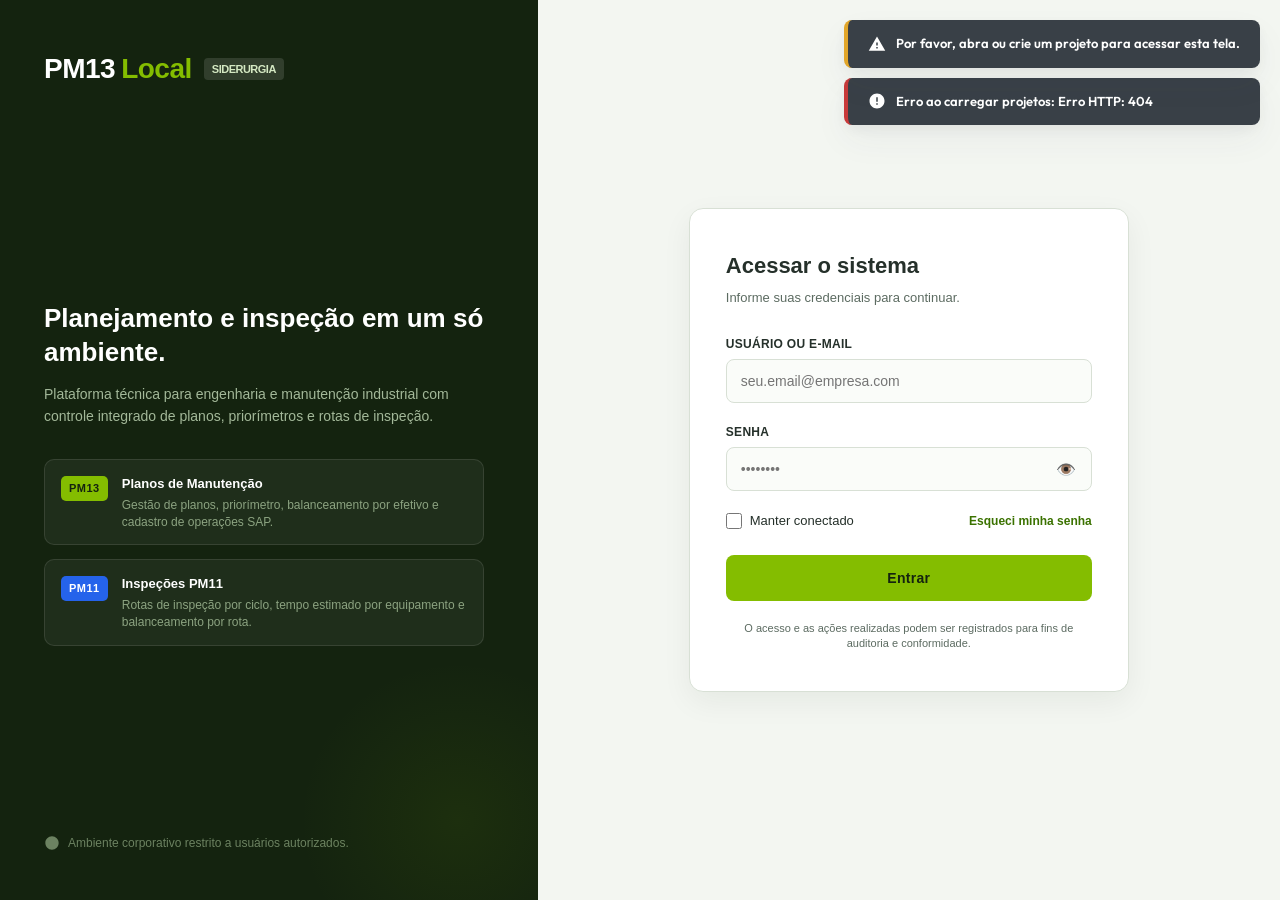
==== commit ab3b0207: "Feat: Implementar popup interativo de escolha de escopo e selecao/filtro por itens especificos na ex" ====
--- a/static/index.html
+++ b/static/index.html
@@ -2788,6 +2788,68 @@
         </div>
     </div>
 
+    <!-- Modal: Choice for Bulk Deleting Long Texts -->
+    <div id="modal-delete-lt-choice" class="modal-overlay hidden">
+        <div class="modal modal-md">
+            <div class="modal-header bg-danger">
+                <h2>🗑️ Opções de Exclusão em Massa (Textos Longos)</h2>
+                <button class="modal-close btn-icon" onclick="document.getElementById('modal-delete-lt-choice').classList.add('hidden')">✕</button>
+            </div>
+            <div class="modal-body" style="padding: 20px;">
+                <p id="delete-lt-choice-count-msg" style="font-size: 15px; font-weight: 600; margin-bottom: 12px; color: var(--text-primary);"></p>
+                <p style="font-size: 13px; color: var(--text-muted); margin-bottom: 20px;">Como você deseja proceder com os registros selecionados?</p>
+                
+                <div style="display: flex; flex-direction: column; gap: 12px;">
+                    <button class="btn btn-warning" id="btn-delete-only-lt" style="padding: 14px; text-align: left; display: flex; flex-direction: column; gap: 4px; border-radius: 8px;">
+                        <span style="font-size: 14px; font-weight: 700;">📝 1. Excluir Apenas os Textos Longos</span>
+                        <span style="font-size: 12px; opacity: 0.9;">Remove somente o procedimento técnico em texto, preservando as operações pai na tabela.</span>
+                    </button>
+
+                    <button class="btn btn-danger" id="btn-delete-lt-and-ops" style="padding: 14px; text-align: left; display: flex; flex-direction: column; gap: 4px; border-radius: 8px;">
+                        <span style="font-size: 14px; font-weight: 700;">💣 2. Excluir o Pacote de Operações Completo</span>
+                        <span style="font-size: 12px; opacity: 0.9;">Remove tanto as operações quanto todos os textos longos a elas vinculados.</span>
+                    </button>
+                </div>
+            </div>
+            <div class="modal-footer" style="justify-content: flex-end;">
+                <button class="btn btn-outline" onclick="document.getElementById('modal-delete-lt-choice').classList.add('hidden')">Cancelar</button>
+            </div>
+        </div>
+    </div>
+
+    <!-- Modal: Animated Progress Overlay for Bulk Deletions -->
+    <div id="modal-bulk-progress" class="modal-overlay hidden" style="z-index: 10000; background: rgba(15, 23, 42, 0.85); backdrop-filter: blur(4px);">
+        <div class="modal modal-md" style="text-align: center; padding: 30px; border-radius: 16px; box-shadow: 0 20px 25px -5px rgba(0,0,0,0.3); background: var(--bg-surface);">
+            <div id="bulk-progress-spinner-container" style="margin-bottom: 20px;">
+                <div class="spinner" style="width: 56px; height: 56px; border-width: 5px; margin: 0 auto;"></div>
+            </div>
+            
+            <div id="bulk-progress-icon-success" class="hidden" style="font-size: 56px; line-height: 1; margin-bottom: 16px; color: var(--success-color, #10b981);">
+                ✅
+            </div>
+            
+            <div id="bulk-progress-icon-error" class="hidden" style="font-size: 56px; line-height: 1; margin-bottom: 16px; color: var(--danger-color, #ef4444);">
+                ❌
+            </div>
+
+            <h3 id="bulk-progress-title" style="font-size: 20px; font-weight: 700; color: var(--text-primary); margin-bottom: 10px;">
+                Excluindo Registros em Massa...
+            </h3>
+            
+            <p id="bulk-progress-status" style="font-size: 14px; color: var(--text-muted); margin-bottom: 20px; line-height: 1.5;">
+                Aguarde enquanto o sistema processa a exclusão no banco de dados.
+            </p>
+
+            <div id="bulk-progress-bar-wrapper" style="width: 100%; height: 10px; background: rgba(0,0,0,0.1); border-radius: 999px; overflow: hidden; margin-bottom: 20px;">
+                <div id="bulk-progress-bar-fill" style="width: 20%; height: 100%; background: linear-gradient(90deg, #3b82f6, #6366f1); border-radius: 999px; transition: width 0.3s ease, background 0.3s ease;"></div>
+            </div>
+
+            <div id="bulk-progress-actions" class="hidden" style="margin-top: 15px;">
+                <button class="btn btn-primary" onclick="document.getElementById('modal-bulk-progress').classList.add('hidden')">Entendido</button>
+            </div>
+        </div>
+    </div>
+
     <!-- Modal: Automatic intelligent balancing -->
     <div id="auto-balance-modal" class="modal-overlay hidden auto-balance-overlay">
         <div class="auto-balance-modal">
@@ -3497,8 +3559,9 @@
     <script src="js/balance.js?v=2.4.0"></script>
     <script src="js/priorimeter.js?v=1.0.0"></script>
     <script src="js/import.js?v=1.3.2"></script>
+    <script src="js/export_manager.js?v=1.0.0"></script>
     <script src="js/technical_classes.js?v=4.0.0"></script>
-    <script src="js/app.js?v=2.3.1"></script>
+    <script src="js/app.js?v=2.3.3"></script>
     <!-- PM11 Front-end scripts -->
     <script src="js/pm11/api.js?v=4.0.0"></script>
     <script src="js/pm11/ui.js?v=6.0.0"></script>
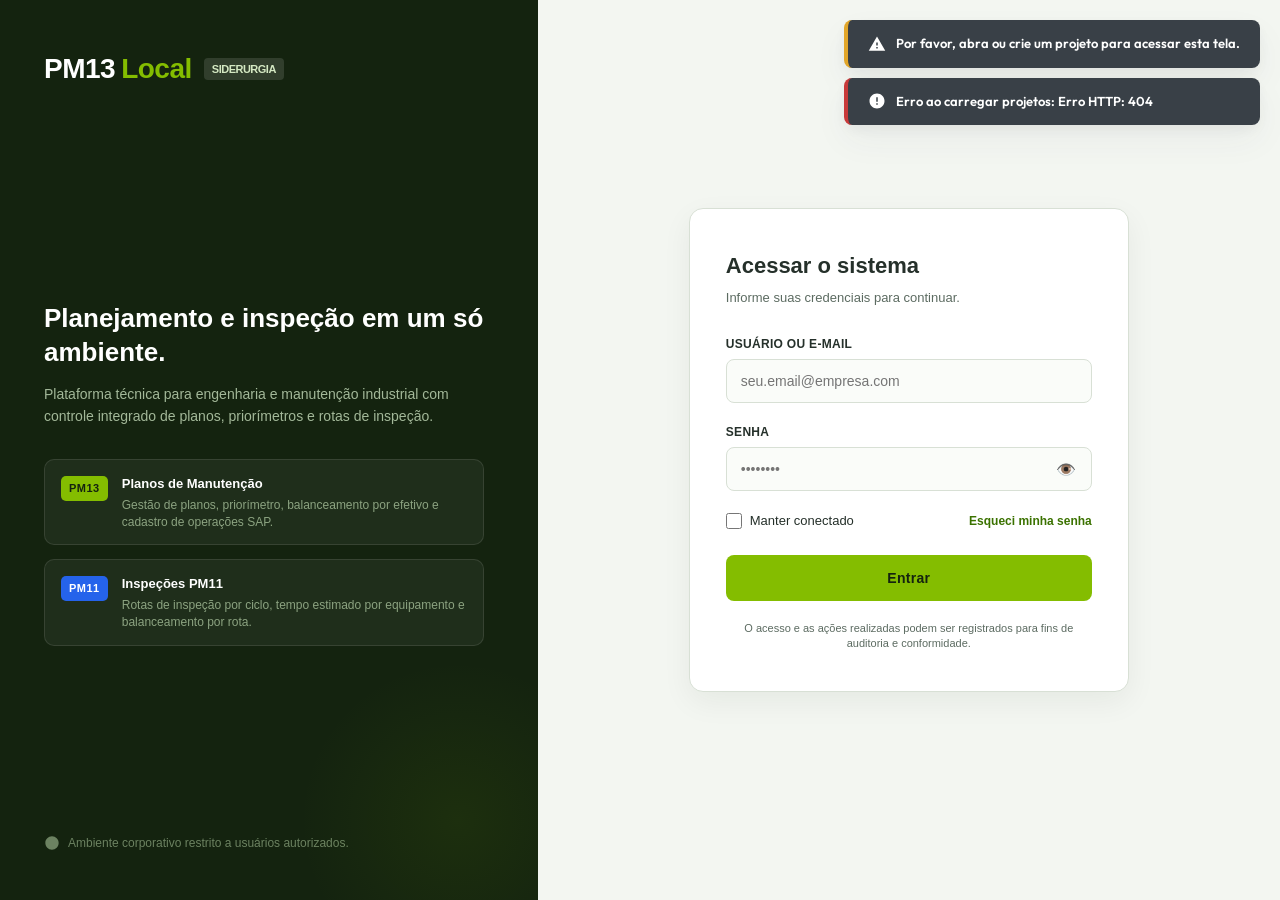
==== commit 0eb0a5a6: "Fix: Incluir tag do script export_manager.js no index.html e remover fallback silencioso de download" ====
--- a/static/index.html
+++ b/static/index.html
@@ -3558,8 +3558,8 @@
     <script src="js/operations.js?v=2.0.2"></script>
     <script src="js/balance.js?v=2.4.0"></script>
     <script src="js/priorimeter.js?v=1.0.0"></script>
+    <script src="js/export_manager.js?v=1.0.1"></script>
     <script src="js/import.js?v=1.3.2"></script>
-    <script src="js/export_manager.js?v=1.0.0"></script>
     <script src="js/technical_classes.js?v=4.0.0"></script>
     <script src="js/app.js?v=2.3.3"></script>
     <!-- PM11 Front-end scripts -->
